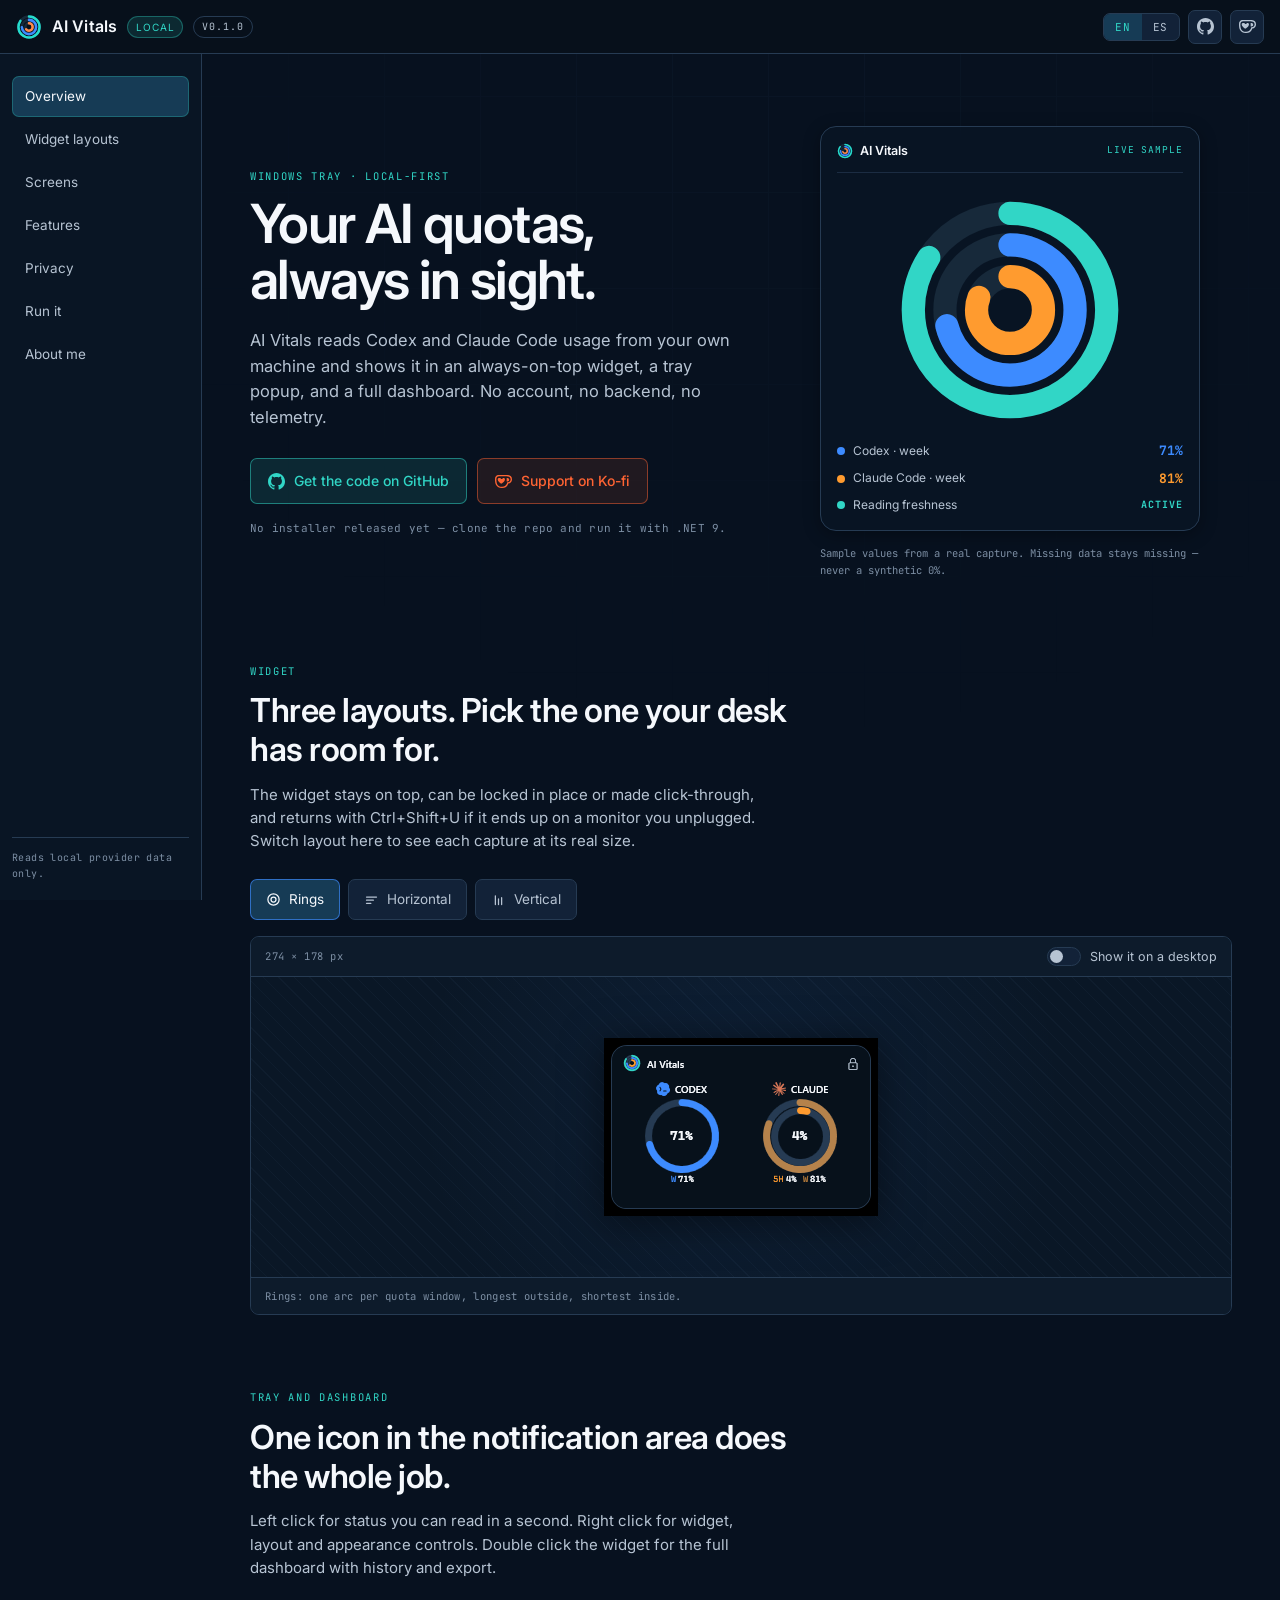
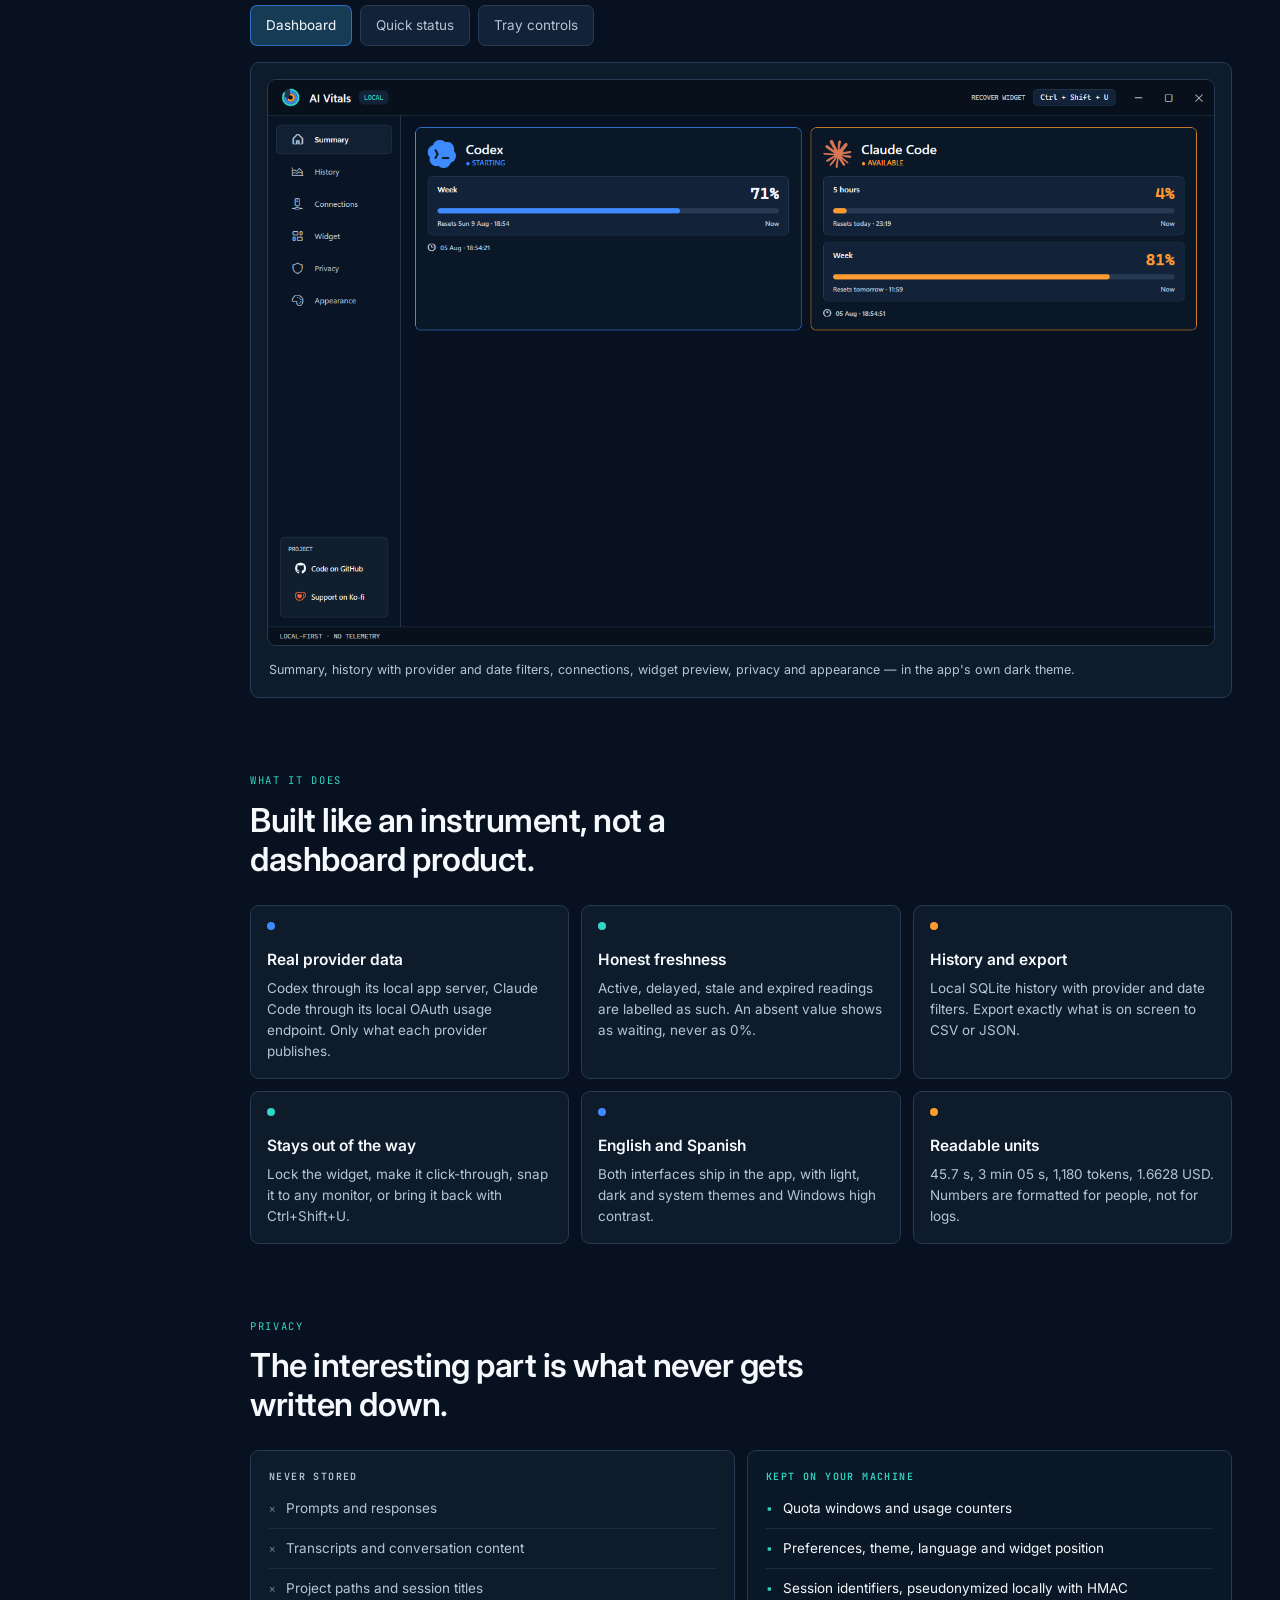
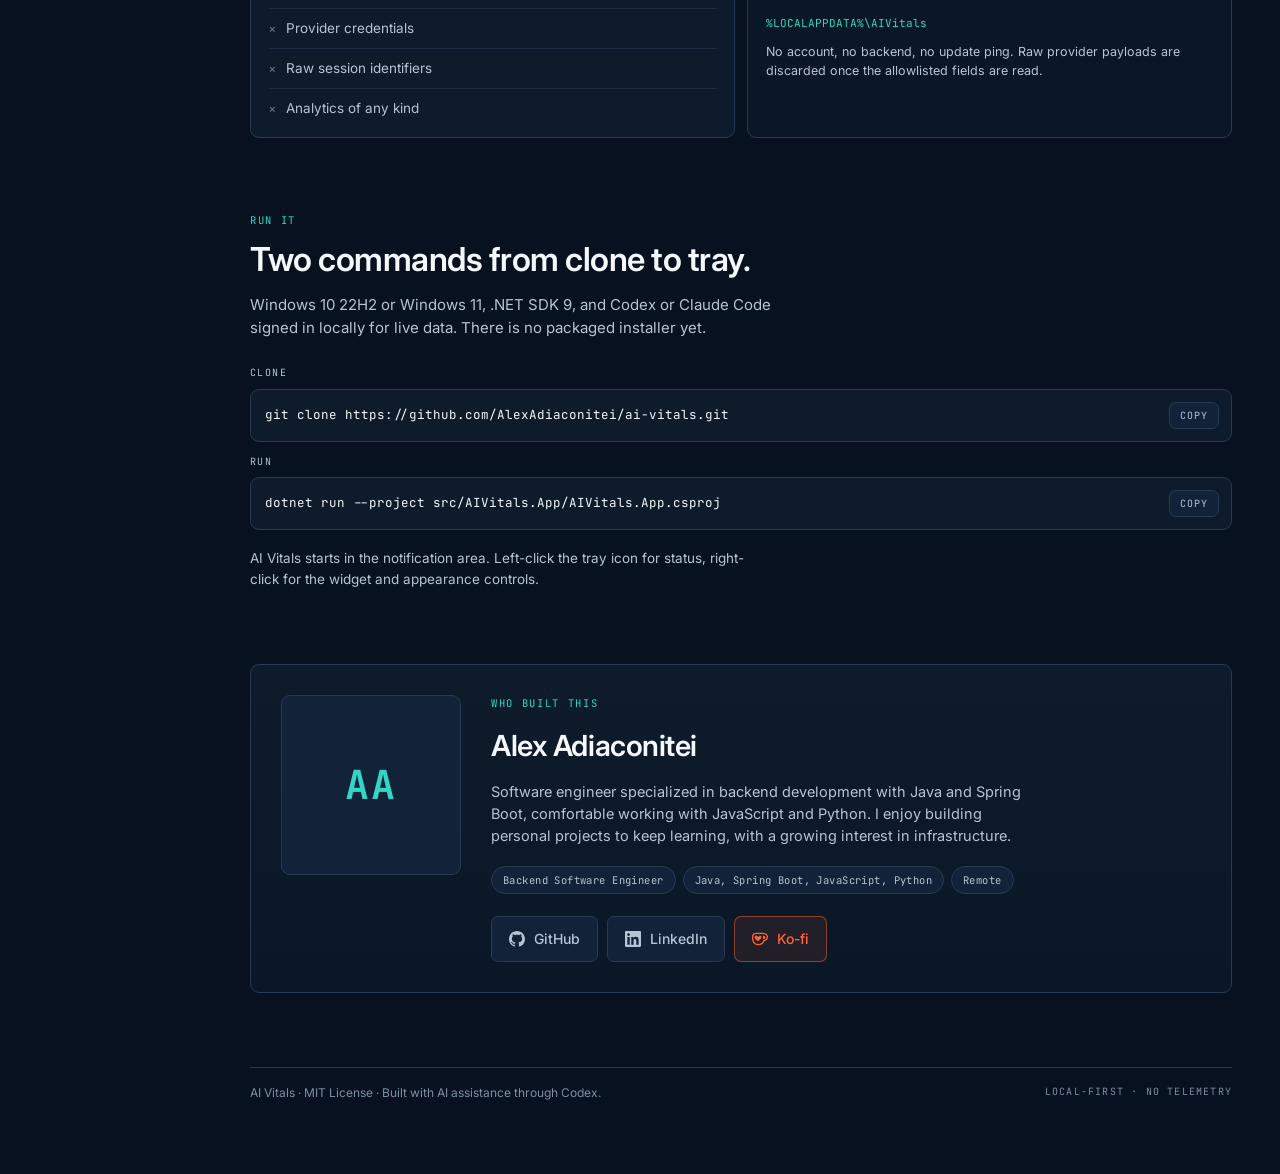
==== index.html @ 39efa4aa "docs: add AI Vitals landing page Static site for GitHub Pages: plain HTML, CSS and JavaScript, no bu" ====
<!DOCTYPE html>
<html lang="en" data-lang="en">
<head>
<meta charset="utf-8" />
<meta name="viewport" content="width=device-width, initial-scale=1" />
<title>AI Vitals — local-first quota monitor for Codex and Claude Code</title>
<meta name="description" content="AI Vitals is a Windows tray app that reads Codex and Claude Code usage from your own machine and shows it in an always-on-top widget, a quick popup, and a full dashboard. No account, no backend, no telemetry." />
<meta name="theme-color" content="#07111F" />
<link rel="icon" href="assets/img/app-icon.png" type="image/png" />
<meta property="og:type" content="website" />
<meta property="og:url" content="https://alexadiaconitei.github.io/ai-vitals/" />
<meta property="og:title" content="AI Vitals — local-first quota monitor for Codex and Claude Code" />
<meta property="og:description" content="Windows tray app for AI coding assistant quotas. Widget, quick popup, dashboard. Local-first, no telemetry." />
<meta property="og:image" content="https://alexadiaconitei.github.io/ai-vitals/assets/img/dashboard.png" />
<meta name="twitter:card" content="summary_large_image" />
<link rel="preconnect" href="https://fonts.googleapis.com" />
<link rel="preconnect" href="https://fonts.gstatic.com" crossorigin />
<link href="https://fonts.googleapis.com/css2?family=Inter:wght@400;500;600;700&family=JetBrains+Mono:wght@400;500;700&display=swap" rel="stylesheet" />
<link rel="stylesheet" href="assets/css/site.css" />
</head>
<body>

<a class="skip" href="#overview" data-i18n="skip">Skip to content</a>

<!-- ── app chrome: top bar ───────────────────────────────────────────── -->
<header class="topbar">
  <div class="topbar__brand">
    <img class="topbar__icon" src="assets/img/app-icon.svg" alt="" width="26" height="26" />
    <span class="topbar__name">AI Vitals</span>
    <span class="chip chip--teal">LOCAL</span>
    <span class="chip chip--line mono">v0.1.0</span>
  </div>
  <div class="topbar__actions">
    <div class="langswitch" role="group" aria-label="Language / Idioma">
      <button type="button" class="langswitch__btn is-on" data-lang-set="en" aria-pressed="true">EN</button>
      <button type="button" class="langswitch__btn" data-lang-set="es" aria-pressed="false">ES</button>
    </div>
    <a class="iconlink" href="https://github.com/AlexAdiaconitei/ai-vitals" data-i18n-label="nav.github" aria-label="AI Vitals on GitHub">
      <svg viewBox="0 0 1024 1024" aria-hidden="true" width="17" height="17"><path fill="currentColor" fill-rule="evenodd" d="M512 0C229.12 0 0 229.12 0 512c0 226.56 146.56 417.92 350.08 485.76 25.6 4.48 35.2-10.88 35.2-24.32 0-12.16-.64-52.48-.64-95.36-128.64 23.68-161.92-31.36-172.16-60.16-5.76-14.72-30.72-60.16-52.48-72.32-17.92-9.6-43.52-33.28-.64-33.92 40.32-.64 69.12 37.12 78.72 52.48 46.08 77.44 119.68 55.68 149.12 42.24 4.48-33.28 17.92-55.68 32.64-68.48-113.92-12.8-232.96-56.96-232.96-252.8 0-55.68 19.84-101.76 52.48-137.6-5.12-12.8-23.04-65.28 5.12-135.68 0 0 42.88-13.44 140.8 52.48 40.96-11.52 84.48-17.28 128-17.28s87.04 5.76 128 17.28c97.92-66.56 140.8-52.48 140.8-52.48 28.16 70.4 10.24 122.88 5.12 135.68 32.64 35.84 52.48 81.28 52.48 137.6 0 196.48-119.68 240-233.6 252.8 18.56 16 34.56 46.72 34.56 94.72 0 68.48-.64 123.52-.64 140.8 0 13.44 9.6 29.44 35.2 24.32C877.44 929.92 1024 738.56 1024 512 1024 229.12 794.88 0 512 0"/></svg>
    </a>
    <a class="iconlink iconlink--kofi" href="https://ko-fi.com/K3Q5236GOO" data-i18n-label="nav.kofi" aria-label="Support on Ko-fi">
      <svg viewBox="0 0 24 24" aria-hidden="true" width="17" height="17"><path fill="currentColor" d="M11.351 2.715c-2.7 0-4.986.025-6.83.26C2.078 3.285 0 5.154 0 8.61c0 3.506.182 6.13 1.585 8.493 1.584 2.701 4.233 4.182 7.662 4.182h.83c4.209 0 6.494-2.234 7.637-4a9.5 9.5 0 0 0 1.091-2.338C21.792 14.688 24 12.22 24 9.208v-.415c0-3.247-2.13-5.507-5.792-5.87-1.558-.156-2.65-.208-6.857-.208m0 1.947c4.208 0 5.09.052 6.571.182 2.624.311 4.13 1.584 4.13 4v.39c0 2.156-1.792 3.844-3.87 3.844h-.935l-.156.649c-.208 1.013-.597 1.818-1.039 2.546-.909 1.428-2.545 3.064-5.922 3.064h-.805c-2.571 0-4.831-.883-6.078-3.195-1.09-2-1.298-4.155-1.298-7.532 0-2.545 1.428-3.766 4-4 1.376-.13 2.234-.182 5.402-.182zm5.117 2.287v4.911h1.195c1.351 0 2.415-1.09 2.415-2.442 0-1.35-1.064-2.469-2.415-2.469zM5.663 6.976c-1.013 0-1.87.831-1.87 1.87 0 3.298 4.598 5.998 4.806 6.128a.66.66 0 0 0 .676 0c.208-.13 4.805-2.83 4.805-6.129 0-1.038-.857-1.869-1.87-1.869-1.194 0-1.87.987-2.311 1.61l-.961-.001c-.442-.623-1.09-1.61-2.286-1.61z"/></svg>
    </a>
  </div>
</header>

<div class="shell">

  <!-- ── app chrome: sidebar nav ─────────────────────────────────────── -->
  <nav class="rail" aria-label="Sections">
    <ul class="rail__list">
      <li><a class="rail__item" href="#overview" data-i18n="nav.overview">Overview</a></li>
      <li><a class="rail__item" href="#layouts" data-i18n="nav.layouts">Widget layouts</a></li>
      <li><a class="rail__item" href="#screens" data-i18n="nav.screens">Screens</a></li>
      <li><a class="rail__item" href="#features" data-i18n="nav.features">Features</a></li>
      <li><a class="rail__item" href="#privacy" data-i18n="nav.privacy">Privacy</a></li>
      <li><a class="rail__item" href="#install" data-i18n="nav.install">Run it</a></li>
      <li><a class="rail__item" href="#about" data-i18n="nav.about">About me</a></li>
    </ul>
    <div class="rail__foot">
      <p class="mono rail__note" data-i18n="rail.note">Reads local provider data only.</p>
    </div>
  </nav>

  <main class="main">

    <!-- ── hero ─────────────────────────────────────────────────────── -->
    <section class="hero" id="overview">
      <div class="hero__copy">
        <p class="eyebrow mono" data-i18n="hero.eyebrow">WINDOWS TRAY · LOCAL-FIRST</p>
        <h1 class="hero__title" data-i18n="hero.title">Your AI quotas, always in sight.</h1>
        <p class="hero__sub" data-i18n="hero.sub">AI Vitals reads Codex and Claude Code usage from your own machine and shows it in an always-on-top widget, a tray popup, and a full dashboard. No account, no backend, no telemetry.</p>
        <div class="hero__cta">
          <a class="btn btn--primary" href="https://github.com/AlexAdiaconitei/ai-vitals">
            <svg viewBox="0 0 1024 1024" aria-hidden="true" width="17" height="17"><path fill="currentColor" fill-rule="evenodd" d="M512 0C229.12 0 0 229.12 0 512c0 226.56 146.56 417.92 350.08 485.76 25.6 4.48 35.2-10.88 35.2-24.32 0-12.16-.64-52.48-.64-95.36-128.64 23.68-161.92-31.36-172.16-60.16-5.76-14.72-30.72-60.16-52.48-72.32-17.92-9.6-43.52-33.28-.64-33.92 40.32-.64 69.12 37.12 78.72 52.48 46.08 77.44 119.68 55.68 149.12 42.24 4.48-33.28 17.92-55.68 32.64-68.48-113.92-12.8-232.96-56.96-232.96-252.8 0-55.68 19.84-101.76 52.48-137.6-5.12-12.8-23.04-65.28 5.12-135.68 0 0 42.88-13.44 140.8 52.48 40.96-11.52 84.48-17.28 128-17.28s87.04 5.76 128 17.28c97.92-66.56 140.8-52.48 140.8-52.48 28.16 70.4 10.24 122.88 5.12 135.68 32.64 35.84 52.48 81.28 52.48 137.6 0 196.48-119.68 240-233.6 252.8 18.56 16 34.56 46.72 34.56 94.72 0 68.48-.64 123.52-.64 140.8 0 13.44 9.6 29.44 35.2 24.32C877.44 929.92 1024 738.56 1024 512 1024 229.12 794.88 0 512 0"/></svg>
            <span data-i18n="hero.cta.code">Get the code on GitHub</span>
          </a>
          <a class="btn btn--kofi" href="https://ko-fi.com/K3Q5236GOO">
            <svg viewBox="0 0 24 24" aria-hidden="true" width="17" height="17"><path fill="currentColor" d="M11.351 2.715c-2.7 0-4.986.025-6.83.26C2.078 3.285 0 5.154 0 8.61c0 3.506.182 6.13 1.585 8.493 1.584 2.701 4.233 4.182 7.662 4.182h.83c4.209 0 6.494-2.234 7.637-4a9.5 9.5 0 0 0 1.091-2.338C21.792 14.688 24 12.22 24 9.208v-.415c0-3.247-2.13-5.507-5.792-5.87-1.558-.156-2.65-.208-6.857-.208m0 1.947c4.208 0 5.09.052 6.571.182 2.624.311 4.13 1.584 4.13 4v.39c0 2.156-1.792 3.844-3.87 3.844h-.935l-.156.649c-.208 1.013-.597 1.818-1.039 2.546-.909 1.428-2.545 3.064-5.922 3.064h-.805c-2.571 0-4.831-.883-6.078-3.195-1.09-2-1.298-4.155-1.298-7.532 0-2.545 1.428-3.766 4-4 1.376-.13 2.234-.182 5.402-.182zm5.117 2.287v4.911h1.195c1.351 0 2.415-1.09 2.415-2.442 0-1.35-1.064-2.469-2.415-2.469zM5.663 6.976c-1.013 0-1.87.831-1.87 1.87 0 3.298 4.598 5.998 4.806 6.128a.66.66 0 0 0 .676 0c.208-.13 4.805-2.83 4.805-6.129 0-1.038-.857-1.869-1.87-1.869-1.194 0-1.87.987-2.311 1.61l-.961-.001c-.442-.623-1.09-1.61-2.286-1.61z"/></svg>
            <span data-i18n="hero.cta.kofi">Support on Ko-fi</span>
          </a>
        </div>
        <p class="hero__foot mono" data-i18n="hero.foot">No installer released yet — clone the repo and run it with .NET 9.</p>
      </div>

      <!-- signature: a live widget, not a picture of one -->
      <div class="hero__widget">
        <div class="glass glass--hero" role="img" data-i18n-label="hero.rings.alt"
             aria-label="Activity rings: Codex week at 71 percent, Claude Code week at 81 percent.">
          <div class="glass__head">
            <img src="assets/img/app-icon.svg" alt="" width="16" height="16" />
            <span class="glass__name">AI Vitals</span>
            <span class="glass__state mono" data-i18n="hero.rings.state">LIVE SAMPLE</span>
          </div>
          <div class="rings">
            <svg class="rings__svg" viewBox="0 0 256 256" aria-hidden="true">
              <circle class="rings__track" cx="128" cy="128" r="104" stroke-width="25" />
              <circle class="rings__arc" id="ringApp" cx="128" cy="128" r="104" stroke="#31D6C6" stroke-width="25" stroke-linecap="round" transform="rotate(-90 128 128)" />
              <circle class="rings__track" cx="128" cy="128" r="70" stroke-width="25" />
              <circle class="rings__arc" id="ringCodex" cx="128" cy="128" r="70" stroke="#3D8BFF" stroke-width="25" stroke-linecap="round" transform="rotate(-90 128 128)" />
              <circle class="rings__track" cx="128" cy="128" r="36" stroke-width="25" />
              <circle class="rings__arc" id="ringClaude" cx="128" cy="128" r="36" stroke="#FF9B2F" stroke-width="25" stroke-linecap="round" transform="rotate(-90 128 128)" />
            </svg>
          </div>
          <dl class="legend">
            <div class="legend__row">
              <dt><span class="dot dot--blue"></span><span data-i18n="hero.legend.codex">Codex · week</span></dt>
              <dd class="mono" data-count="71">71%</dd>
            </div>
            <div class="legend__row">
              <dt><span class="dot dot--orange"></span><span data-i18n="hero.legend.claude">Claude Code · week</span></dt>
              <dd class="mono" data-count="81">81%</dd>
            </div>
            <div class="legend__row">
              <dt><span class="dot dot--teal"></span><span data-i18n="hero.legend.app">Reading freshness</span></dt>
              <dd class="mono" data-i18n="hero.legend.fresh">ACTIVE</dd>
            </div>
          </dl>
        </div>
        <p class="hero__caption mono" data-i18n="hero.caption">Sample values from a real capture. Missing data stays missing — never a synthetic 0%.</p>
      </div>
    </section>

    <!-- ── layouts ──────────────────────────────────────────────────── -->
    <section class="section" id="layouts">
      <header class="section__head">
        <p class="eyebrow mono" data-i18n="layouts.eyebrow">WIDGET</p>
        <h2 class="section__title" data-i18n="layouts.title">Three layouts. Pick the one your desk has room for.</h2>
        <p class="section__lede" data-i18n="layouts.lede">The widget stays on top, can be locked in place or made click-through, and returns with Ctrl+Shift+U if it ends up on a monitor you unplugged. Switch layout here to see each capture at its real size.</p>
      </header>

      <div class="switcher" role="tablist" data-i18n-label="layouts.tablist" aria-label="Widget layout">
        <button class="seg" role="tab" id="tab-rings" aria-controls="panel-rings" aria-selected="true" data-layout="rings">
          <svg viewBox="0 0 24 24" aria-hidden="true" width="15" height="15" fill="none" stroke="currentColor" stroke-width="2"><circle cx="12" cy="12" r="9"/><circle cx="12" cy="12" r="4"/></svg>
          <span data-i18n="layouts.tab.rings">Rings</span>
        </button>
        <button class="seg" role="tab" id="tab-horizontal" aria-controls="panel-horizontal" aria-selected="false" tabindex="-1" data-layout="horizontal">
          <svg viewBox="0 0 24 24" aria-hidden="true" width="15" height="15" fill="none" stroke="currentColor" stroke-width="2" stroke-linecap="round"><path d="M4 8h16M4 13h11M4 18h7"/></svg>
          <span data-i18n="layouts.tab.horizontal">Horizontal</span>
        </button>
        <button class="seg" role="tab" id="tab-vertical" aria-controls="panel-vertical" aria-selected="false" tabindex="-1" data-layout="vertical">
          <svg viewBox="0 0 24 24" aria-hidden="true" width="15" height="15" fill="none" stroke="currentColor" stroke-width="2" stroke-linecap="round"><path d="M7 20V6M12 20v-9M17 20V9"/></svg>
          <span data-i18n="layouts.tab.vertical">Vertical</span>
        </button>
      </div>

      <div class="stage">
        <div class="stage__bar">
          <span class="mono stage__dims" id="stageDims">274 × 178 px</span>
          <label class="toggle">
            <input type="checkbox" id="ctxToggle" />
            <span class="toggle__track" aria-hidden="true"><span class="toggle__knob"></span></span>
            <span class="toggle__label" data-i18n="layouts.toggle">Show it on a desktop</span>
          </label>
        </div>

        <div class="stage__view" id="stageView">
          <figure class="shot shot--widget" role="tabpanel" id="panel-rings" aria-labelledby="tab-rings">
            <img src="assets/img/widget-rings.png" width="274" height="178" data-i18n-alt="layouts.alt.rings" alt="Activity-ring widget showing Codex at 71 percent and Claude at 4 and 81 percent" />
          </figure>
          <figure class="shot shot--widget is-hidden" role="tabpanel" id="panel-horizontal" aria-labelledby="tab-horizontal" hidden>
            <img src="assets/img/widget-horizontal.png" width="420" height="117" data-i18n-alt="layouts.alt.horizontal" alt="Horizontal-bar widget with one bar per quota window" />
          </figure>
          <figure class="shot shot--widget is-hidden" role="tabpanel" id="panel-vertical" aria-labelledby="tab-vertical" hidden>
            <img src="assets/img/widget-vertical.png" width="144" height="420" data-i18n-alt="layouts.alt.vertical" alt="Vertical-bar widget, a narrow column of quota bars" />
          </figure>
          <figure class="shot shot--ctx is-hidden" id="panel-ctx" hidden>
            <img id="ctxImage" src="assets/img/widget-rings-cartoon.png" width="1672" height="941" data-i18n-alt="layouts.alt.ctx" alt="The widget floating over an illustrated code editor, showing its real footprint" />
          </figure>
        </div>

        <p class="stage__note mono" id="stageNote" data-i18n="layouts.note.rings">Rings: one arc per quota window, longest outside, shortest inside.</p>
      </div>
    </section>

    <!-- ── screens ──────────────────────────────────────────────────── -->
    <section class="section" id="screens">
      <header class="section__head">
        <p class="eyebrow mono" data-i18n="screens.eyebrow">TRAY AND DASHBOARD</p>
        <h2 class="section__title" data-i18n="screens.title">One icon in the notification area does the whole job.</h2>
        <p class="section__lede" data-i18n="screens.lede">Left click for status you can read in a second. Right click for widget, layout and appearance controls. Double click the widget for the full dashboard with history and export.</p>
      </header>

      <div class="switcher switcher--wide" role="tablist" data-i18n-label="screens.tablist" aria-label="Screen">
        <button class="seg" role="tab" id="tab-dashboard" aria-controls="panel-dashboard" aria-selected="true" data-screen="dashboard"><span data-i18n="screens.tab.dashboard">Dashboard</span></button>
        <button class="seg" role="tab" id="tab-quick" aria-controls="panel-quick" aria-selected="false" tabindex="-1" data-screen="quick"><span data-i18n="screens.tab.quick">Quick status</span></button>
        <button class="seg" role="tab" id="tab-tray" aria-controls="panel-tray" aria-selected="false" tabindex="-1" data-screen="tray"><span data-i18n="screens.tab.tray">Tray controls</span></button>
      </div>

      <div class="screens">
        <figure class="shot shot--screen" role="tabpanel" id="panel-dashboard" aria-labelledby="tab-dashboard">
          <button class="zoom" type="button" data-zoom="assets/img/dashboard.png" data-i18n-label="screens.zoom">
            <img src="assets/img/dashboard.png" width="1440" height="860" data-i18n-alt="screens.alt.dashboard" alt="AI Vitals dashboard with Codex and Claude Code quota cards" />
          </button>
          <figcaption data-i18n="screens.cap.dashboard">Summary, history with provider and date filters, connections, widget preview, privacy and appearance — in the app's own dark theme.</figcaption>
        </figure>
        <figure class="shot shot--screen is-hidden" role="tabpanel" id="panel-quick" aria-labelledby="tab-quick" hidden>
          <button class="zoom" type="button" data-zoom="assets/img/tray-quick-status.png" data-i18n-label="screens.zoom">
            <img src="assets/img/tray-quick-status.png" width="440" height="610" data-i18n-alt="screens.alt.quick" alt="Quick status popup listing live quota windows" />
          </button>
          <figcaption data-i18n="screens.cap.quick">Left click: live quota windows and widget shortcuts, without opening the dashboard.</figcaption>
        </figure>
        <figure class="shot shot--screen is-hidden" role="tabpanel" id="panel-tray" aria-labelledby="tab-tray" hidden>
          <button class="zoom" type="button" data-zoom="assets/img/tray-menu.png" data-i18n-label="screens.zoom">
            <img src="assets/img/tray-menu.png" width="344" height="458" data-i18n-alt="screens.alt.tray" alt="Tray popover with widget actions, layout and appearance controls" />
          </button>
          <figcaption data-i18n="screens.cap.tray">Right click: show or hide, lock, click-through, recover, move to another display, layout and theme.</figcaption>
        </figure>
      </div>
    </section>

    <!-- ── features ─────────────────────────────────────────────────── -->
    <section class="section" id="features">
      <header class="section__head">
        <p class="eyebrow mono" data-i18n="features.eyebrow">WHAT IT DOES</p>
        <h2 class="section__title" data-i18n="features.title">Built like an instrument, not a dashboard product.</h2>
      </header>
      <ul class="cards">
        <li class="card">
          <span class="card__mark dot dot--blue"></span>
          <h3 data-i18n="features.f1.t">Real provider data</h3>
          <p data-i18n="features.f1.d">Codex through its local app server, Claude Code through its local OAuth usage endpoint. Only what each provider publishes.</p>
        </li>
        <li class="card">
          <span class="card__mark dot dot--teal"></span>
          <h3 data-i18n="features.f2.t">Honest freshness</h3>
          <p data-i18n="features.f2.d">Active, delayed, stale and expired readings are labelled as such. An absent value shows as waiting, never as 0%.</p>
        </li>
        <li class="card">
          <span class="card__mark dot dot--orange"></span>
          <h3 data-i18n="features.f3.t">History and export</h3>
          <p data-i18n="features.f3.d">Local SQLite history with provider and date filters. Export exactly what is on screen to CSV or JSON.</p>
        </li>
        <li class="card">
          <span class="card__mark dot dot--teal"></span>
          <h3 data-i18n="features.f4.t">Stays out of the way</h3>
          <p data-i18n="features.f4.d">Lock the widget, make it click-through, snap it to any monitor, or bring it back with Ctrl+Shift+U.</p>
        </li>
        <li class="card">
          <span class="card__mark dot dot--blue"></span>
          <h3 data-i18n="features.f5.t">English and Spanish</h3>
          <p data-i18n="features.f5.d">Both interfaces ship in the app, with light, dark and system themes and Windows high contrast.</p>
        </li>
        <li class="card">
          <span class="card__mark dot dot--orange"></span>
          <h3 data-i18n="features.f6.t">Readable units</h3>
          <p data-i18n="features.f6.d">45.7 s, 3 min 05 s, 1,180 tokens, 1.6628 USD. Numbers are formatted for people, not for logs.</p>
        </li>
      </ul>
    </section>

    <!-- ── privacy ──────────────────────────────────────────────────── -->
    <section class="section" id="privacy">
      <header class="section__head">
        <p class="eyebrow mono" data-i18n="privacy.eyebrow">PRIVACY</p>
        <h2 class="section__title" data-i18n="privacy.title">The interesting part is what never gets written down.</h2>
      </header>
      <div class="privacy">
        <div class="privacy__col privacy__col--no">
          <h3 class="mono privacy__h" data-i18n="privacy.no.t">NEVER STORED</h3>
          <ul class="ledger">
            <li data-i18n="privacy.no.1">Prompts and responses</li>
            <li data-i18n="privacy.no.2">Transcripts and conversation content</li>
            <li data-i18n="privacy.no.3">Project paths and session titles</li>
            <li data-i18n="privacy.no.4">Provider credentials</li>
            <li data-i18n="privacy.no.5">Raw session identifiers</li>
            <li data-i18n="privacy.no.6">Analytics of any kind</li>
          </ul>
        </div>
        <div class="privacy__col privacy__col--yes">
          <h3 class="mono privacy__h" data-i18n="privacy.yes.t">KEPT ON YOUR MACHINE</h3>
          <ul class="ledger ledger--yes">
            <li data-i18n="privacy.yes.1">Quota windows and usage counters</li>
            <li data-i18n="privacy.yes.2">Preferences, theme, language and widget position</li>
            <li data-i18n="privacy.yes.3">Session identifiers, pseudonymized locally with HMAC</li>
          </ul>
          <p class="privacy__path mono">%LOCALAPPDATA%\AIVitals</p>
          <p class="privacy__note" data-i18n="privacy.note">No account, no backend, no update ping. Raw provider payloads are discarded once the allowlisted fields are read.</p>
        </div>
      </div>
    </section>

    <!-- ── install ──────────────────────────────────────────────────── -->
    <section class="section" id="install">
      <header class="section__head">
        <p class="eyebrow mono" data-i18n="install.eyebrow">RUN IT</p>
        <h2 class="section__title" data-i18n="install.title">Two commands from clone to tray.</h2>
        <p class="section__lede" data-i18n="install.lede">Windows 10 22H2 or Windows 11, .NET SDK 9, and Codex or Claude Code signed in locally for live data. There is no packaged installer yet.</p>
      </header>
      <ol class="steps">
        <li class="step">
          <p class="step__label mono" data-i18n="install.s1">Clone</p>
          <div class="code">
            <code>git clone https://github.com/AlexAdiaconitei/ai-vitals.git</code>
            <button class="copy" type="button" data-copy="git clone https://github.com/AlexAdiaconitei/ai-vitals.git" data-i18n-label="install.copy" aria-label="Copy command"><span class="mono" data-i18n="install.copy.short">COPY</span></button>
          </div>
        </li>
        <li class="step">
          <p class="step__label mono" data-i18n="install.s2">Run</p>
          <div class="code">
            <code>dotnet run --project src/AIVitals.App/AIVitals.App.csproj</code>
            <button class="copy" type="button" data-copy="dotnet run --project src/AIVitals.App/AIVitals.App.csproj" data-i18n-label="install.copy" aria-label="Copy command"><span class="mono" data-i18n="install.copy.short">COPY</span></button>
          </div>
        </li>
      </ol>
      <p class="install__after" data-i18n="install.after">AI Vitals starts in the notification area. Left-click the tray icon for status, right-click for the widget and appearance controls.</p>
    </section>

    <!-- ── about ────────────────────────────────────────────────────── -->
    <section class="section section--about" id="about">
      <div class="about">
        <div class="about__portrait">
          <img class="about__photo" src="assets/img/alex.webp" width="180" height="180" alt="Alex Adiaconitei" id="aboutPhoto" />
          <span class="about__initials mono" id="aboutInitials" aria-hidden="true">AA</span>
        </div>
        <div class="about__body">
          <p class="eyebrow mono" data-i18n="about.eyebrow">WHO BUILT THIS</p>
          <h2 class="about__name">Alex Adiaconitei</h2>
          <p class="about__bio" data-i18n="about.bio">Software engineer specialized in backend development with Java and Spring Boot, comfortable working with JavaScript and Python. I enjoy building personal projects to keep learning, with a growing interest in infrastructure.</p>
          <ul class="facts">
            <li class="fact mono" data-i18n="about.fact1">Backend Software Engineer</li>
            <li class="fact mono" data-i18n="about.fact2">Java, Spring Boot, JavaScript, Python</li>
            <li class="fact mono" data-i18n="about.fact3">Remote</li>
          </ul>
          <div class="about__links">
            <a class="btn btn--ghost" href="https://github.com/AlexAdiaconitei">
              <svg viewBox="0 0 1024 1024" aria-hidden="true" width="16" height="16"><path fill="currentColor" fill-rule="evenodd" d="M512 0C229.12 0 0 229.12 0 512c0 226.56 146.56 417.92 350.08 485.76 25.6 4.48 35.2-10.88 35.2-24.32 0-12.16-.64-52.48-.64-95.36-128.64 23.68-161.92-31.36-172.16-60.16-5.76-14.72-30.72-60.16-52.48-72.32-17.92-9.6-43.52-33.28-.64-33.92 40.32-.64 69.12 37.12 78.72 52.48 46.08 77.44 119.68 55.68 149.12 42.24 4.48-33.28 17.92-55.68 32.64-68.48-113.92-12.8-232.96-56.96-232.96-252.8 0-55.68 19.84-101.76 52.48-137.6-5.12-12.8-23.04-65.28 5.12-135.68 0 0 42.88-13.44 140.8 52.48 40.96-11.52 84.48-17.28 128-17.28s87.04 5.76 128 17.28c97.92-66.56 140.8-52.48 140.8-52.48 28.16 70.4 10.24 122.88 5.12 135.68 32.64 35.84 52.48 81.28 52.48 137.6 0 196.48-119.68 240-233.6 252.8 18.56 16 34.56 46.72 34.56 94.72 0 68.48-.64 123.52-.64 140.8 0 13.44 9.6 29.44 35.2 24.32C877.44 929.92 1024 738.56 1024 512 1024 229.12 794.88 0 512 0"/></svg>
              GitHub
            </a>
            <a class="btn btn--ghost" href="https://www.linkedin.com/in/alexadiaconitei/">
              <svg viewBox="0 0 24 24" aria-hidden="true" width="16" height="16"><path fill="currentColor" d="M20.45 20.45h-3.56v-5.57c0-1.33-.02-3.04-1.85-3.04-1.85 0-2.14 1.45-2.14 2.94v5.67H9.35V9h3.42v1.56h.05c.48-.9 1.64-1.85 3.37-1.85 3.6 0 4.27 2.37 4.27 5.46zM5.34 7.43a2.06 2.06 0 1 1 0-4.13 2.06 2.06 0 0 1 0 4.13M7.12 20.45H3.55V9h3.57zM22.22 0H1.77C.79 0 0 .77 0 1.73v20.54C0 23.22.79 24 1.77 24h20.45c.98 0 1.78-.78 1.78-1.73V1.73C24 .77 23.2 0 22.22 0"/></svg>
              LinkedIn
            </a>
            <a class="btn btn--kofi" href="https://ko-fi.com/K3Q5236GOO">
              <svg viewBox="0 0 24 24" aria-hidden="true" width="16" height="16"><path fill="currentColor" d="M11.351 2.715c-2.7 0-4.986.025-6.83.26C2.078 3.285 0 5.154 0 8.61c0 3.506.182 6.13 1.585 8.493 1.584 2.701 4.233 4.182 7.662 4.182h.83c4.209 0 6.494-2.234 7.637-4a9.5 9.5 0 0 0 1.091-2.338C21.792 14.688 24 12.22 24 9.208v-.415c0-3.247-2.13-5.507-5.792-5.87-1.558-.156-2.65-.208-6.857-.208m0 1.947c4.208 0 5.09.052 6.571.182 2.624.311 4.13 1.584 4.13 4v.39c0 2.156-1.792 3.844-3.87 3.844h-.935l-.156.649c-.208 1.013-.597 1.818-1.039 2.546-.909 1.428-2.545 3.064-5.922 3.064h-.805c-2.571 0-4.831-.883-6.078-3.195-1.09-2-1.298-4.155-1.298-7.532 0-2.545 1.428-3.766 4-4 1.376-.13 2.234-.182 5.402-.182zm5.117 2.287v4.911h1.195c1.351 0 2.415-1.09 2.415-2.442 0-1.35-1.064-2.469-2.415-2.469zM5.663 6.976c-1.013 0-1.87.831-1.87 1.87 0 3.298 4.598 5.998 4.806 6.128a.66.66 0 0 0 .676 0c.208-.13 4.805-2.83 4.805-6.129 0-1.038-.857-1.869-1.87-1.869-1.194 0-1.87.987-2.311 1.61l-.961-.001c-.442-.623-1.09-1.61-2.286-1.61z"/></svg>
              Ko-fi
            </a>
          </div>
        </div>
      </div>
    </section>

    <footer class="foot">
      <p data-i18n="foot.left">AI Vitals · MIT License · Built with AI assistance through Codex.</p>
      <p class="mono foot__right">LOCAL-FIRST · NO TELEMETRY</p>
    </footer>
  </main>
</div>

<dialog class="lightbox" id="lightbox">
  <button class="lightbox__close" type="button" data-i18n-label="lightbox.close" aria-label="Close">✕</button>
  <img id="lightboxImage" src="" alt="" />
</dialog>

<script src="assets/js/site.js"></script>
</body>
</html>
---- assets/css/site.css ----
/* AI Vitals landing page
   Tokens mirror DESIGN.md (dark theme). Colours carry meaning: teal = app,
   blue = Codex, orange = Claude. Everything else stays neutral. */

:root {
  --canvas: #07111F;
  --panel: #0D1B2B;
  --panel-alt: #0A1726;
  --surface: #122238;
  --elevated: #172A42;
  --selection: #163B55;
  --glass: rgba(10, 23, 38, 0.72);
  --line: #263B53;
  --line-soft: #1B2C42;
  --text: #F5F8FC;
  --muted: #B7C4D3;
  --teal: #31D6C6;
  --blue: #3D8BFF;
  --orange: #FF9B2F;
  --kofi: #FF6433;

  --font-ui: "Segoe UI Variable Text", "Segoe UI", Inter, system-ui, sans-serif;
  --font-mono: "Cascadia Code", "Cascadia Mono", "JetBrains Mono", Consolas, ui-monospace, monospace;

  --r-card: 9px;
  --r-widget: 16px;
  --r-btn: 7px;
  --topbar-h: 54px;
  --rail-w: 202px;
}

* { box-sizing: border-box; }

html {
  scroll-behavior: smooth;
  scroll-padding-top: calc(var(--topbar-h) + 18px);
  overflow-x: hidden;
}

body {
  margin: 0;
  background: var(--canvas);
  color: var(--text);
  font-family: var(--font-ui);
  font-size: 15px;
  line-height: 1.55;
  -webkit-font-smoothing: antialiased;
}

/* faint instrument grid, fixed so it reads as chassis rather than content */
body::before {
  content: "";
  position: fixed;
  inset: 0;
  pointer-events: none;
  background-image:
    linear-gradient(var(--line-soft) 1px, transparent 1px),
    linear-gradient(90deg, var(--line-soft) 1px, transparent 1px);
  background-size: 96px 96px;
  opacity: .22;
  mask-image: radial-gradient(circle at 62% 0%, #000 0%, transparent 62%);
  z-index: 0;
}

img { max-width: 100%; height: auto; display: block; }

.mono { font-family: var(--font-mono); font-variant-ligatures: none; }

a { color: inherit; }

:focus-visible {
  outline: 2px solid var(--orange);
  outline-offset: 2px;
  border-radius: 4px;
}

.skip {
  position: absolute;
  left: -9999px;
  top: 8px;
  z-index: 60;
  background: var(--surface);
  padding: 8px 14px;
  border-radius: var(--r-btn);
  text-decoration: none;
}
.skip:focus { left: 12px; }

/* ── top bar ─────────────────────────────────────────────────────── */
.topbar {
  position: sticky;
  top: 0;
  z-index: 40;
  height: var(--topbar-h);
  display: flex;
  align-items: center;
  justify-content: space-between;
  gap: 14px;
  padding: 0 16px;
  background: #07101B;
  border-bottom: 1px solid var(--line);
}
.topbar__brand { display: flex; align-items: center; gap: 10px; min-width: 0; }
.topbar__name { font-weight: 600; font-size: 16px; letter-spacing: .1px; white-space: nowrap; }
.topbar__actions { display: flex; align-items: center; gap: 8px; }

@media (max-width: 620px) {
  .topbar { padding: 0 16px; gap: 8px; }
  .topbar__brand .chip--line { display: none; }
  .topbar__actions .iconlink { width: 32px; height: 32px; }
}
@media (max-width: 420px) {
  .topbar__brand .chip { display: none; }
}

.chip {
  font-size: 10px;
  letter-spacing: .09em;
  text-transform: uppercase;
  padding: 3px 8px;
  border-radius: 999px;
  line-height: 1.4;
  white-space: nowrap;
}
.chip--teal { background: rgba(49, 214, 198, .13); color: var(--teal); border: 1px solid rgba(49, 214, 198, .35); }
.chip--line { border: 1px solid var(--line); color: var(--muted); }

.langswitch {
  display: flex;
  border: 1px solid var(--line);
  border-radius: var(--r-btn);
  overflow: hidden;
  background: var(--surface);
}
.langswitch__btn {
  appearance: none;
  border: 0;
  background: transparent;
  color: var(--muted);
  font-family: var(--font-mono);
  font-size: 11px;
  letter-spacing: .06em;
  padding: 6px 11px;
  cursor: pointer;
}
.langswitch__btn.is-on { background: var(--selection); color: var(--teal); }

.iconlink {
  display: grid;
  place-items: center;
  width: 34px;
  height: 34px;
  border: 1px solid var(--line);
  border-radius: var(--r-btn);
  color: var(--muted);
  background: var(--surface);
  transition: color .16s ease, border-color .16s ease;
}
.iconlink:hover { color: var(--text); border-color: #35507099; background: var(--elevated); }
.iconlink--kofi:hover { color: var(--kofi); }

/* ── shell + rail ────────────────────────────────────────────────── */
.shell { position: relative; z-index: 1; display: block; }

.rail { display: none; }

.main {
  max-width: 1120px;
  margin: 0 auto;
  padding: 0 16px 64px;
}

@media (min-width: 620px) {
  .main { padding: 0 24px 64px; }
}

@media (min-width: 1180px) {
  .shell { display: grid; grid-template-columns: var(--rail-w) minmax(0, 1fr); }
  .rail {
    display: flex;
    flex-direction: column;
    justify-content: space-between;
    position: sticky;
    top: var(--topbar-h);
    height: calc(100vh - var(--topbar-h));
    padding: 22px 12px 18px;
    background: #091524;
    border-right: 1px solid var(--line);
  }
  .main { margin: 0; padding: 0 48px 72px; max-width: 1080px; }
}

.rail__list { list-style: none; margin: 0; padding: 0; display: grid; gap: 2px; }
.rail__item {
  display: block;
  padding: 9px 12px;
  border-radius: var(--r-btn);
  color: var(--muted);
  text-decoration: none;
  font-size: 13.5px;
  border: 1px solid transparent;
}
.rail__item:hover { background: var(--surface); color: var(--text); }
.rail__item.is-current { background: var(--selection); color: var(--text); border-color: rgba(49, 214, 198, .28); }
.rail__foot { border-top: 1px solid var(--line); padding-top: 12px; }
.rail__note { font-size: 10px; color: #7D8FA4; letter-spacing: .04em; margin: 0; line-height: 1.6; }

/* ── shared section furniture ────────────────────────────────────── */
.eyebrow {
  margin: 0 0 12px;
  font-size: 10.5px;
  letter-spacing: .16em;
  color: var(--teal);
  text-transform: uppercase;
}

.section { padding: 74px 0 0; }
.section__head { max-width: 62ch; }
.section__title {
  margin: 0;
  font-size: clamp(24px, 3.1vw, 33px);
  font-weight: 600;
  line-height: 1.18;
  letter-spacing: -.015em;
}
.section__lede { margin: 14px 0 0; color: var(--muted); font-size: 15px; max-width: 58ch; }

/* ── hero ────────────────────────────────────────────────────────── */
.hero {
  display: grid;
  gap: 34px;
  padding: 56px 0 6px;
  align-items: center;
}
@media (min-width: 900px) {
  .hero { grid-template-columns: minmax(0, 1.05fr) minmax(320px, .95fr); gap: 48px; padding: 72px 0 10px; }
}

.hero__title {
  margin: 0;
  font-size: clamp(34px, 5.4vw, 54px);
  line-height: 1.04;
  letter-spacing: -.03em;
  font-weight: 600;
  text-wrap: balance;
}
.hero__sub { margin: 20px 0 0; color: var(--muted); font-size: 16.5px; max-width: 52ch; }
.hero__cta { display: flex; flex-wrap: wrap; gap: 10px; margin: 28px 0 0; }
.hero__foot { margin: 16px 0 0; font-size: 11px; color: #7D8FA4; letter-spacing: .02em; }

.btn {
  display: inline-flex;
  align-items: center;
  gap: 9px;
  padding: 11px 17px;
  border-radius: var(--r-btn);
  border: 1px solid var(--line);
  background: var(--surface);
  color: var(--text);
  font: inherit;
  font-size: 14px;
  font-weight: 500;
  text-decoration: none;
  cursor: pointer;
  transition: background .16s ease, border-color .16s ease, transform .16s ease;
}
.btn:hover { background: var(--elevated); transform: translateY(-1px); }
.btn--primary { background: rgba(49, 214, 198, .12); border-color: rgba(49, 214, 198, .5); color: var(--teal); }
.btn--primary:hover { background: rgba(49, 214, 198, .2); }
.btn--kofi { border-color: rgba(255, 100, 51, .48); color: var(--kofi); background: rgba(255, 100, 51, .1); }
.btn--kofi:hover { background: rgba(255, 100, 51, .18); }
.btn--ghost { color: var(--muted); }
.btn--ghost:hover { color: var(--text); }

/* the hero widget: same glass, radius and shadow rules as the real one */
.glass {
  background: var(--glass);
  border: 1px solid var(--line);
  border-radius: var(--r-widget);
  box-shadow: 0 4px 17px rgba(0, 0, 0, .32);
  backdrop-filter: blur(9px);
  padding: 14px 16px 16px;
}
.glass--hero { max-width: 380px; margin-inline: auto; }
.glass__head { display: flex; align-items: center; gap: 7px; padding-bottom: 12px; border-bottom: 1px solid var(--line-soft); }
.glass__name { font-size: 12.5px; font-weight: 600; }
.glass__state { margin-left: auto; font-size: 9.5px; letter-spacing: .1em; color: var(--teal); }

.rings { padding: 18px 0 6px; display: grid; place-items: center; }
.rings__svg { width: min(238px, 62vw); height: auto; }
.rings__track { fill: none; stroke: #17293A; }
.rings__arc {
  fill: none;
  stroke-dasharray: 0 2000;
  transition: stroke-dasharray 1.4s cubic-bezier(.22, .8, .28, 1);
}

.legend { margin: 6px 0 0; display: grid; gap: 7px; }
.legend__row { display: flex; align-items: center; justify-content: space-between; gap: 12px; }
.legend dt { display: flex; align-items: center; gap: 8px; font-size: 12px; color: var(--muted); }
.legend dd { margin: 0; font-size: 13px; font-weight: 700; letter-spacing: .01em; }
.legend__row:nth-child(1) dd { color: var(--blue); }
.legend__row:nth-child(2) dd { color: var(--orange); }
.legend__row:nth-child(3) dd { color: var(--teal); font-size: 10px; letter-spacing: .1em; }

.dot { width: 8px; height: 8px; border-radius: 50%; flex: none; display: inline-block; }
.dot--teal { background: var(--teal); }
.dot--blue { background: var(--blue); }
.dot--orange { background: var(--orange); }

.hero__caption { margin: 14px auto 0; font-size: 10.5px; color: #7D8FA4; max-width: 380px; line-height: 1.6; }

/* ── segmented switchers (same language as the tray menu) ────────── */
.switcher {
  display: flex;
  flex-wrap: wrap;
  gap: 8px;
  margin: 26px 0 16px;
}
.seg {
  display: inline-flex;
  align-items: center;
  gap: 8px;
  padding: 9px 15px;
  border-radius: var(--r-btn);
  border: 1px solid var(--line);
  background: var(--surface);
  color: var(--muted);
  font: inherit;
  font-size: 13.5px;
  cursor: pointer;
  transition: background .16s ease, color .16s ease, border-color .16s ease;
}
.seg:hover { background: var(--elevated); color: var(--text); }
.seg[aria-selected="true"] {
  background: var(--selection);
  border-color: rgba(61, 139, 255, .65);
  color: var(--text);
}

/* ── widget stage ────────────────────────────────────────────────── */
.stage {
  border: 1px solid var(--line);
  border-radius: var(--r-card);
  background: var(--panel-alt);
  overflow: hidden;
}
.stage__bar {
  display: flex;
  flex-wrap: wrap;
  align-items: center;
  justify-content: space-between;
  gap: 8px 12px;
  padding: 10px 14px;
  border-bottom: 1px solid var(--line);
  background: var(--panel);
}
.stage__dims { font-size: 10.5px; color: #7D8FA4; letter-spacing: .05em; }

.toggle { display: inline-flex; align-items: center; gap: 9px; cursor: pointer; font-size: 12.5px; color: var(--muted); }
.toggle input { position: absolute; opacity: 0; width: 0; height: 0; }
.toggle__track {
  width: 34px;
  height: 19px;
  border-radius: 999px;
  background: var(--surface);
  border: 1px solid var(--line);
  display: inline-flex;
  align-items: center;
  padding: 2px;
  transition: background .16s ease, border-color .16s ease;
}
.toggle__knob { width: 13px; height: 13px; border-radius: 50%; background: var(--muted); transition: transform .16s ease, background .16s ease; }
.toggle input:checked + .toggle__track { background: rgba(49, 214, 198, .18); border-color: rgba(49, 214, 198, .55); }
.toggle input:checked + .toggle__track .toggle__knob { transform: translateX(15px); background: var(--teal); }
.toggle input:focus-visible + .toggle__track { outline: 2px solid var(--orange); outline-offset: 2px; }

.stage__view {
  min-height: 300px;
  display: grid;
  place-items: center;
  padding: 30px 18px;
  background:
    radial-gradient(circle at 50% 40%, rgba(61, 139, 255, .07), transparent 62%),
    repeating-linear-gradient(45deg, rgba(38, 59, 83, .16) 0 1px, transparent 1px 11px);
}
.shot { margin: 0; }
.shot--widget img {
  image-rendering: -webkit-optimize-contrast;
  filter: drop-shadow(0 6px 20px rgba(0, 0, 0, .5));
  width: auto;
  max-width: 100%;
}
.shot--ctx img { border-radius: var(--r-card); border: 1px solid var(--line); }
.is-hidden { display: none; }

.stage__note {
  margin: 0;
  padding: 10px 14px;
  border-top: 1px solid var(--line);
  background: var(--panel);
  font-size: 10.5px;
  color: #7D8FA4;
  letter-spacing: .03em;
}

/* ── screens ─────────────────────────────────────────────────────── */
.screens { border: 1px solid var(--line); border-radius: var(--r-card); background: var(--panel); padding: 16px; }
.shot--screen figcaption { margin: 14px 2px 2px; color: var(--muted); font-size: 12.5px; }
.zoom {
  display: block;
  width: 100%;
  padding: 0;
  border: 1px solid var(--line);
  border-radius: var(--r-card);
  background: var(--panel-alt);
  cursor: zoom-in;
  overflow: hidden;
}
.zoom img { width: 100%; }
.shot--screen:not(#panel-dashboard) .zoom { max-width: 440px; margin-inline: auto; }

/* ── feature cards ───────────────────────────────────────────────── */
.cards {
  list-style: none;
  margin: 26px 0 0;
  padding: 0;
  display: grid;
  gap: 12px;
  grid-template-columns: repeat(auto-fit, minmax(240px, 1fr));
}
.card {
  background: var(--panel);
  border: 1px solid var(--line);
  border-radius: var(--r-card);
  padding: 16px;
}
.card__mark { margin-bottom: 12px; }
.card h3 { margin: 0 0 6px; font-size: 15.5px; font-weight: 600; }
.card p { margin: 0; color: var(--muted); font-size: 13.5px; }

/* ── privacy ledger ──────────────────────────────────────────────── */
.privacy { display: grid; gap: 12px; margin-top: 26px; grid-template-columns: repeat(auto-fit, minmax(280px, 1fr)); }
.privacy__col { border: 1px solid var(--line); border-radius: var(--r-card); padding: 18px; background: var(--panel); }
.privacy__col--yes { background: var(--panel-alt); }
.privacy__h { margin: 0 0 14px; font-size: 10px; letter-spacing: .14em; color: var(--muted); font-weight: 600; }
.privacy__col--yes .privacy__h { color: var(--teal); }

.ledger { list-style: none; margin: 0; padding: 0; display: grid; gap: 9px; }
.ledger li {
  display: flex;
  align-items: baseline;
  gap: 10px;
  font-size: 13.5px;
  color: var(--muted);
  padding-bottom: 9px;
  border-bottom: 1px solid var(--line-soft);
}
.ledger li:last-child { border-bottom: 0; padding-bottom: 0; }
.ledger li::before {
  content: "✕";
  font-family: var(--font-mono);
  font-size: 11px;
  color: #6E8199;
  flex: none;
}
.ledger--yes li::before { content: "▪"; color: var(--teal); }
.ledger--yes li { color: var(--text); }

.privacy__path { margin: 16px 0 0; font-size: 11px; color: var(--teal); word-break: break-all; }
.privacy__note { margin: 10px 0 0; font-size: 12.5px; color: var(--muted); }

/* ── install steps ───────────────────────────────────────────────── */
/* minmax(0, 1fr): the nowrap command must scroll inside its box, never
   widen the page on narrow screens */
.steps { list-style: none; margin: 26px 0 0; padding: 0; display: grid; grid-template-columns: minmax(0, 1fr); gap: 12px; }
.step__label { margin: 0 0 8px; font-size: 10px; letter-spacing: .14em; color: var(--muted); text-transform: uppercase; }
.code {
  display: flex;
  align-items: center;
  gap: 12px;
  background: var(--panel);
  border: 1px solid var(--line);
  border-radius: var(--r-card);
  padding: 12px 12px 12px 14px;
}
.code code {
  font-family: var(--font-mono);
  font-size: 12.5px;
  color: var(--text);
  overflow-x: auto;
  white-space: nowrap;
  flex: 1 1 0;
  min-width: 0;
  padding-bottom: 2px;
}
.copy {
  flex: none;
  border: 1px solid var(--line);
  background: var(--surface);
  color: var(--muted);
  border-radius: var(--r-btn);
  padding: 6px 10px;
  font-size: 10px;
  letter-spacing: .1em;
  cursor: pointer;
}
.copy:hover { background: var(--elevated); color: var(--text); }
.copy.is-done { color: var(--teal); border-color: rgba(49, 214, 198, .5); }
.install__after { margin: 18px 0 0; color: var(--muted); font-size: 13.5px; max-width: 58ch; }

/* ── about ───────────────────────────────────────────────────────── */
.section--about { padding-top: 74px; }
.about {
  display: grid;
  gap: 24px;
  align-items: start;
  border: 1px solid var(--line);
  border-radius: var(--r-card);
  background: linear-gradient(180deg, var(--panel) 0%, var(--panel-alt) 100%);
  padding: 24px;
}
@media (min-width: 760px) {
  .about { grid-template-columns: 180px minmax(0, 1fr); gap: 30px; padding: 30px; }
}
.about__portrait {
  position: relative;
  width: 148px;
  height: 148px;
  border-radius: var(--r-card);
  overflow: hidden;
  border: 1px solid var(--line);
  background: var(--surface);
  display: grid;
  place-items: center;
}
@media (min-width: 760px) { .about__portrait { width: 180px; height: 180px; } }
.about__photo { width: 100%; height: 100%; object-fit: cover; }
.about__initials {
  position: absolute;
  font-size: 40px;
  font-weight: 700;
  color: var(--teal);
  letter-spacing: .04em;
  display: none;
}
.about__portrait.is-fallback .about__photo { display: none; }
.about__portrait.is-fallback .about__initials { display: block; }

.about__name { margin: 0 0 12px; font-size: clamp(23px, 3vw, 29px); font-weight: 600; letter-spacing: -.015em; }
.about__bio { margin: 0; color: var(--muted); font-size: 14.5px; max-width: 60ch; }
.facts { list-style: none; margin: 18px 0 0; padding: 0; display: flex; flex-wrap: wrap; gap: 7px; }
.fact {
  border: 1px solid var(--line);
  background: var(--surface);
  border-radius: 999px;
  padding: 5px 11px;
  font-size: 10.5px;
  letter-spacing: .04em;
  color: var(--muted);
}
.about__links { display: flex; flex-wrap: wrap; gap: 9px; margin-top: 22px; }

/* ── footer ──────────────────────────────────────────────────────── */
.foot {
  margin-top: 74px;
  padding-top: 16px;
  border-top: 1px solid var(--line);
  display: flex;
  flex-wrap: wrap;
  gap: 10px;
  justify-content: space-between;
  color: #7D8FA4;
  font-size: 12px;
}
.foot p { margin: 0; }
.foot__right { font-size: 10px; letter-spacing: .12em; }

/* ── lightbox ────────────────────────────────────────────────────── */
.lightbox {
  border: 1px solid var(--line);
  border-radius: var(--r-card);
  background: var(--panel);
  padding: 12px;
  max-width: min(96vw, 1500px);
  max-height: 92vh;
  color: var(--text);
}
.lightbox::backdrop { background: rgba(4, 9, 16, .82); }
.lightbox img { max-height: 82vh; width: auto; margin-inline: auto; }
.lightbox__close {
  display: block;
  margin: 0 0 10px auto;
  width: 32px;
  height: 32px;
  border-radius: var(--r-btn);
  border: 1px solid var(--line);
  background: var(--surface);
  color: var(--muted);
  cursor: pointer;
  font-size: 13px;
}
.lightbox__close:hover { background: var(--elevated); color: var(--text); }

/* ── motion ──────────────────────────────────────────────────────── */
.reveal { opacity: 0; transform: translateY(14px); transition: opacity .6s ease, transform .6s ease; }
.reveal.is-in { opacity: 1; transform: none; }

@media (prefers-reduced-motion: reduce) {
  html { scroll-behavior: auto; }
  *, *::before, *::after { animation-duration: .001ms !important; transition-duration: .001ms !important; }
  .reveal { opacity: 1; transform: none; }
}
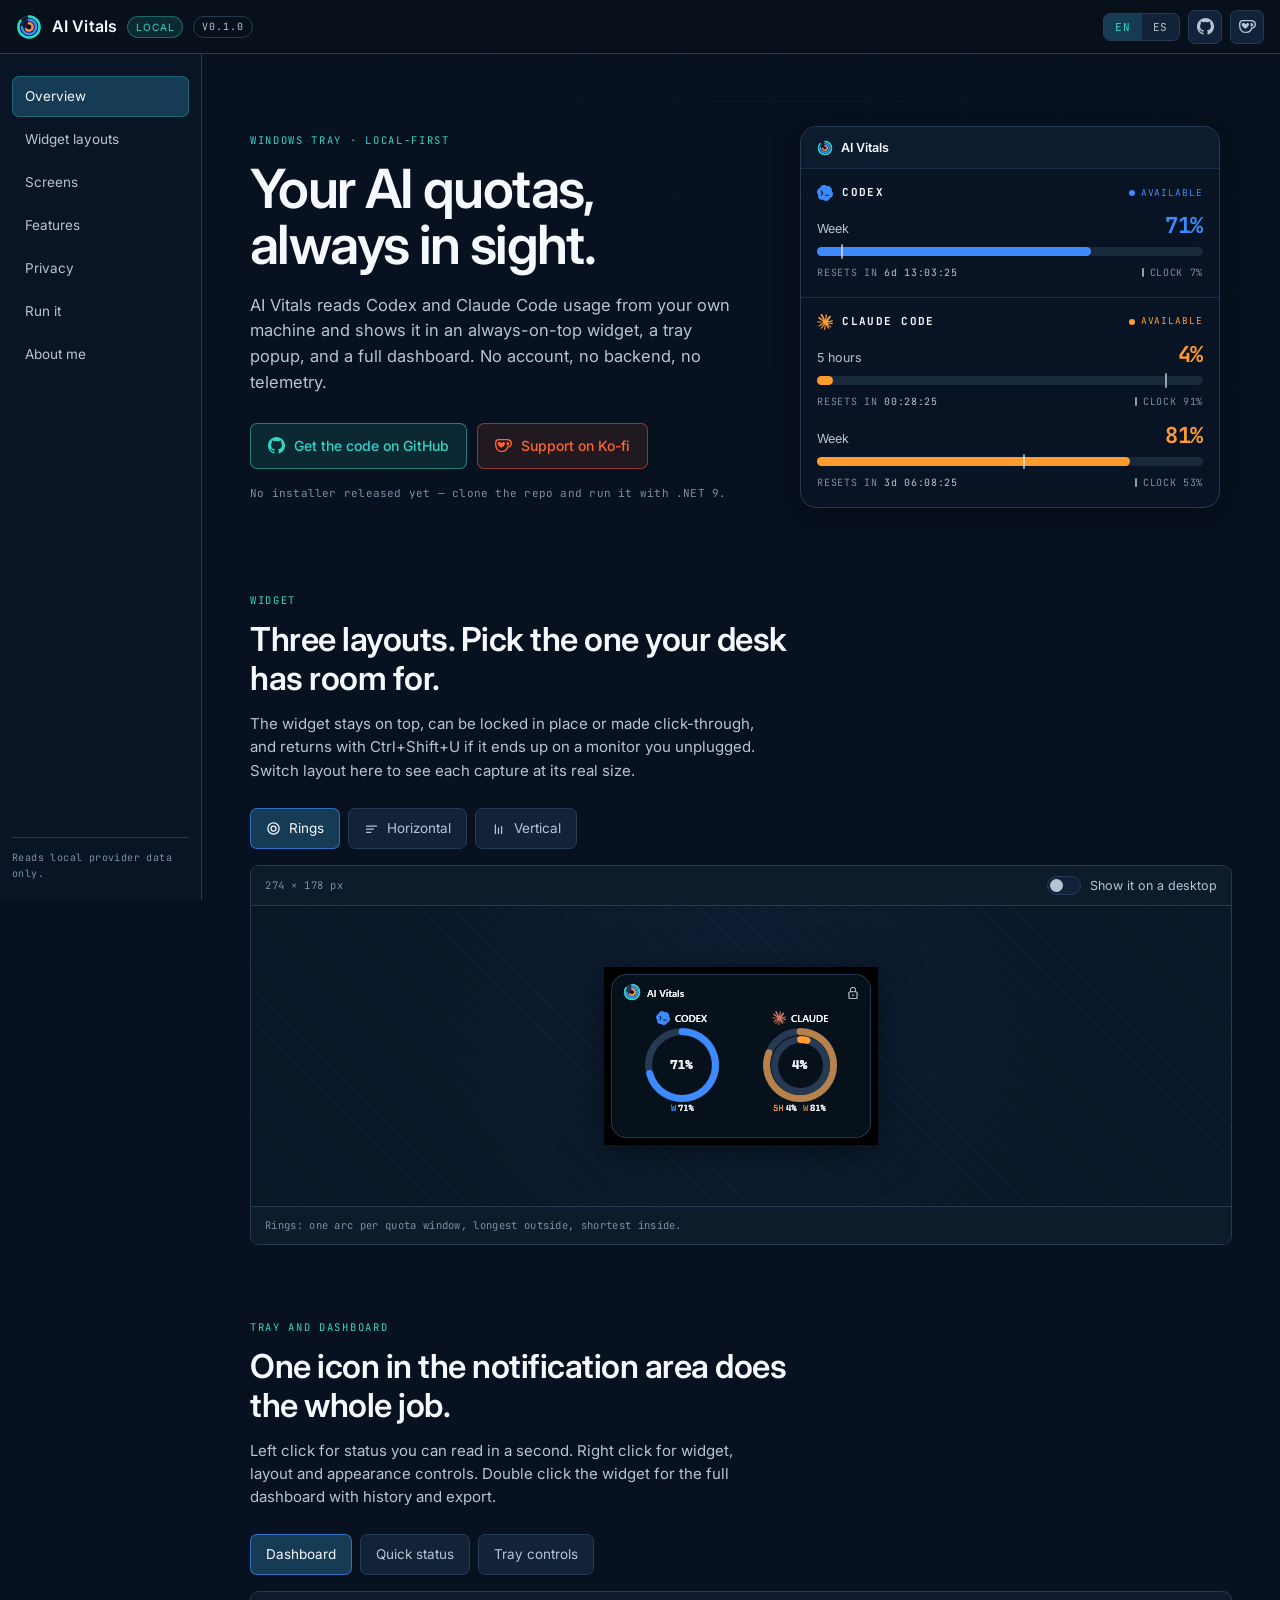
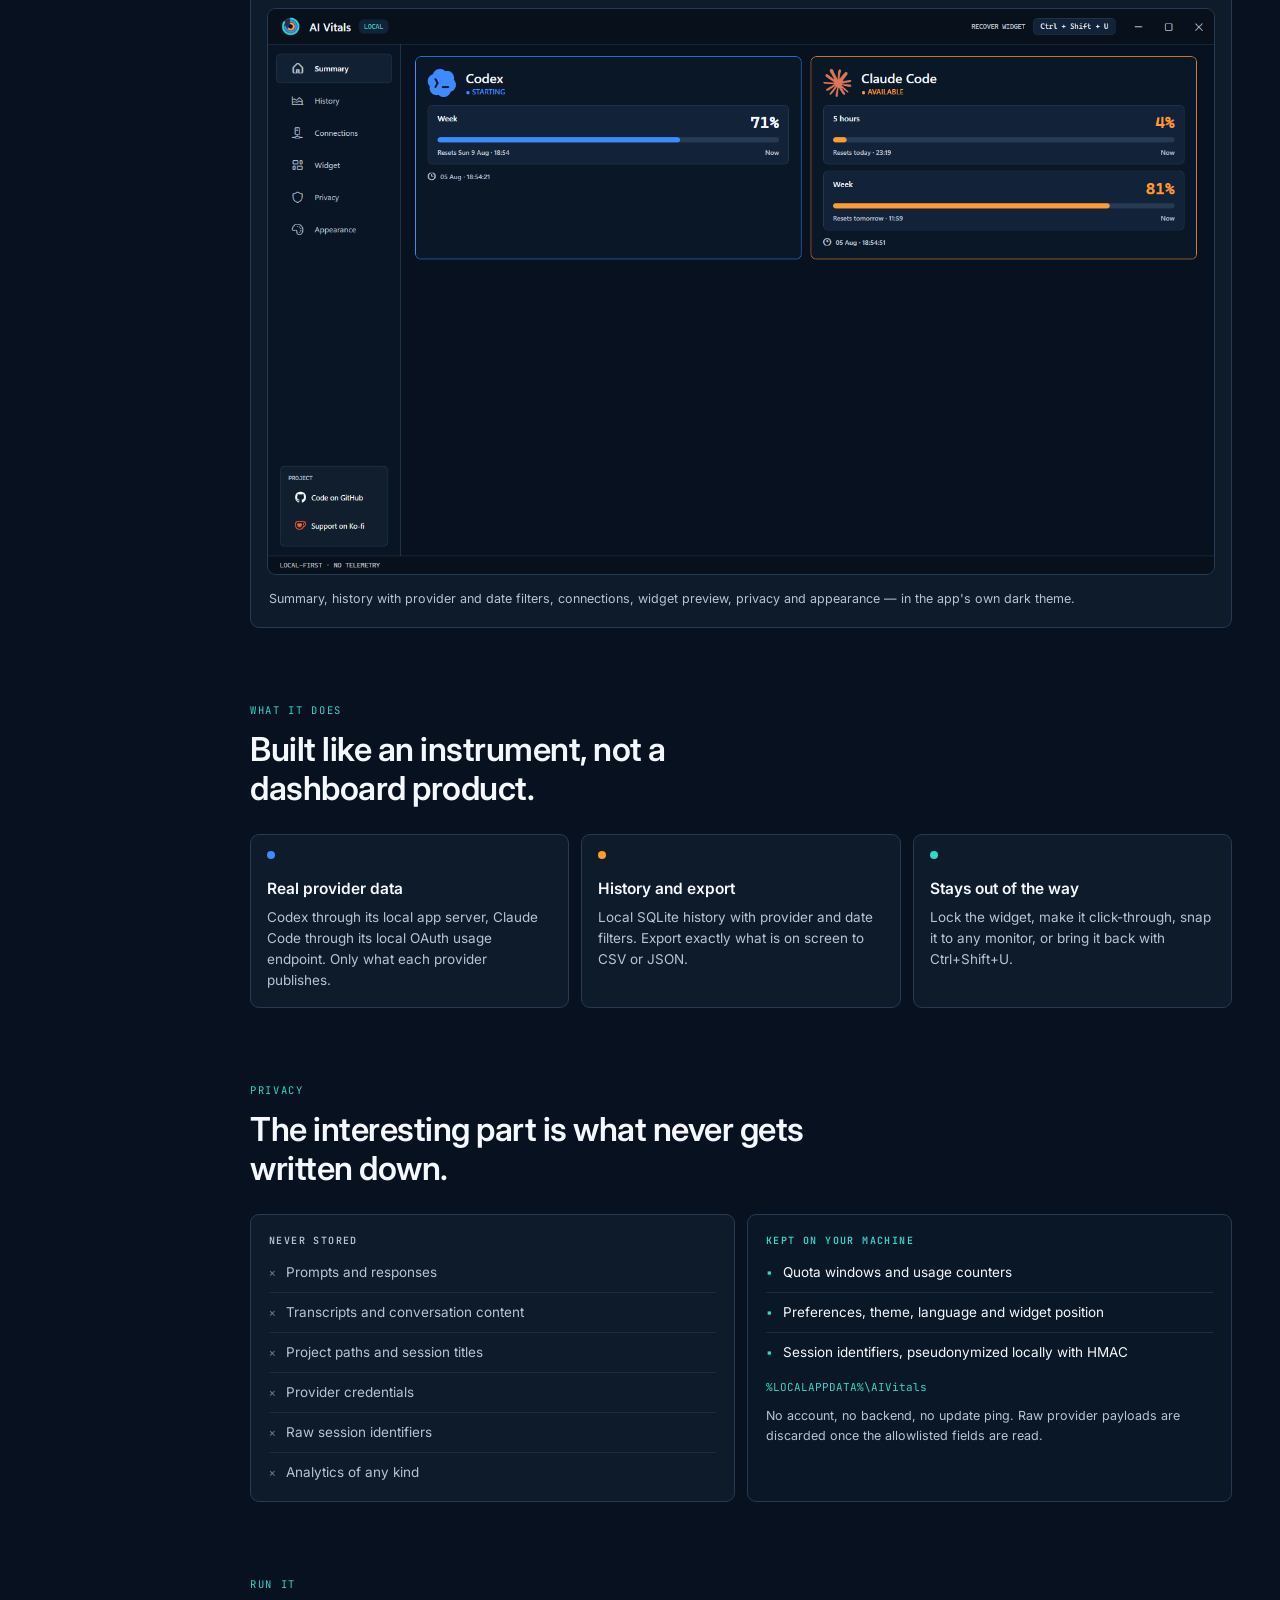
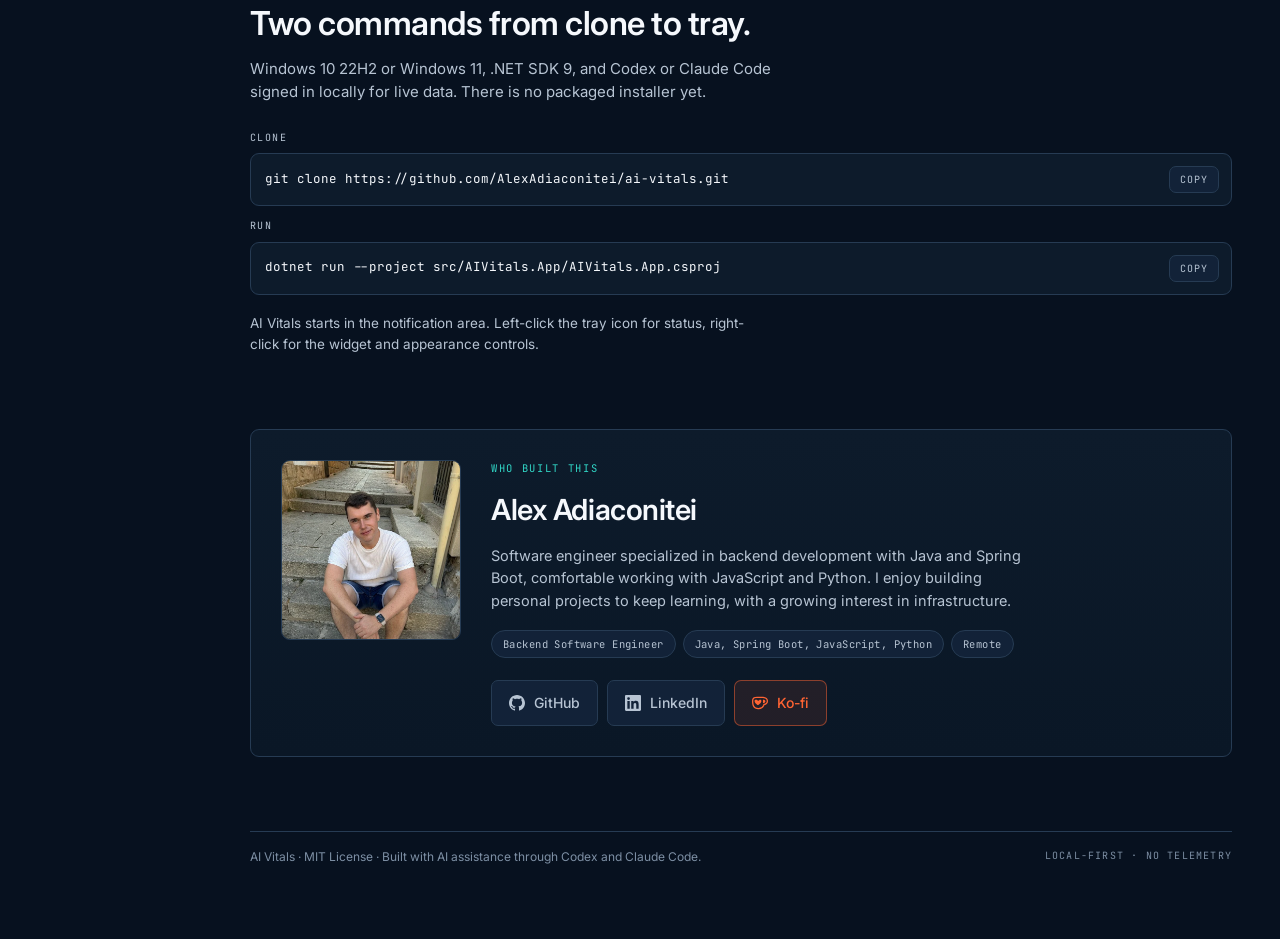
==== commit 6a6ac365: "docs: updated landing page with svg and about image" ====
--- a/index.html
+++ b/index.html
@@ -83,41 +83,80 @@
         <p class="hero__foot mono" data-i18n="hero.foot">No installer released yet — clone the repo and run it with .NET 9.</p>
       </div>
 
-      <!-- signature: a live widget, not a picture of one -->
-      <div class="hero__widget">
-        <div class="glass glass--hero" role="img" data-i18n-label="hero.rings.alt"
-             aria-label="Activity rings: Codex week at 71 percent, Claude Code week at 81 percent.">
-          <div class="glass__head">
+      <!-- signature: the reading itself — one meter per quota window, each
+           with the clock that empties it. Colour means provider, nothing else. -->
+      <div class="hero__panel">
+        <div class="panel" role="group" data-i18n-label="hero.panel.label" aria-label="Sample reading: Codex and Claude Code quota windows">
+          <div class="panel__head">
             <img src="assets/img/app-icon.svg" alt="" width="16" height="16" />
-            <span class="glass__name">AI Vitals</span>
-            <span class="glass__state mono" data-i18n="hero.rings.state">LIVE SAMPLE</span>
-          </div>
-          <div class="rings">
-            <svg class="rings__svg" viewBox="0 0 256 256" aria-hidden="true">
-              <circle class="rings__track" cx="128" cy="128" r="104" stroke-width="25" />
-              <circle class="rings__arc" id="ringApp" cx="128" cy="128" r="104" stroke="#31D6C6" stroke-width="25" stroke-linecap="round" transform="rotate(-90 128 128)" />
-              <circle class="rings__track" cx="128" cy="128" r="70" stroke-width="25" />
-              <circle class="rings__arc" id="ringCodex" cx="128" cy="128" r="70" stroke="#3D8BFF" stroke-width="25" stroke-linecap="round" transform="rotate(-90 128 128)" />
-              <circle class="rings__track" cx="128" cy="128" r="36" stroke-width="25" />
-              <circle class="rings__arc" id="ringClaude" cx="128" cy="128" r="36" stroke="#FF9B2F" stroke-width="25" stroke-linecap="round" transform="rotate(-90 128 128)" />
-            </svg>
-          </div>
-          <dl class="legend">
-            <div class="legend__row">
-              <dt><span class="dot dot--blue"></span><span data-i18n="hero.legend.codex">Codex · week</span></dt>
-              <dd class="mono" data-count="71">71%</dd>
+            <span class="panel__name">AI Vitals</span>
+          </div>
+
+          <div class="prov prov--codex">
+            <div class="prov__head">
+              <svg class="prov__icon" viewBox="0 0 24 24" aria-hidden="true" width="16" height="16"><path fill="currentColor" fill-rule="evenodd" clip-rule="evenodd" d="M8.086.457a6.105 6.105 0 013.046-.415c1.333.153 2.521.72 3.564 1.7a.117.117 0 00.107.029c1.408-.346 2.762-.224 4.061.366l.063.03.154.076c1.357.703 2.33 1.77 2.918 3.198.278.679.418 1.388.421 2.126a5.655 5.655 0 01-.18 1.631.167.167 0 00.04.155 5.982 5.982 0 011.578 2.891c.385 1.901-.01 3.615-1.183 5.14l-.182.22a6.063 6.063 0 01-2.934 1.851.162.162 0 00-.108.102c-.255.736-.511 1.364-.987 1.992-1.199 1.582-2.962 2.462-4.948 2.451-1.583-.008-2.986-.587-4.21-1.736a.145.145 0 00-.14-.032c-.518.167-1.04.191-1.604.185a5.924 5.924 0 01-2.595-.622 6.058 6.058 0 01-2.146-1.781c-.203-.269-.404-.522-.551-.821a7.74 7.74 0 01-.495-1.283 6.11 6.11 0 01-.017-3.064.166.166 0 00.008-.074.115.115 0 00-.037-.064 5.958 5.958 0 01-1.38-2.202 5.196 5.196 0 01-.333-1.589 6.915 6.915 0 01.188-2.132c.45-1.484 1.309-2.648 2.577-3.493.282-.188.55-.334.802-.438.286-.12.573-.22.861-.304a.129.129 0 00.087-.087A6.016 6.016 0 015.635 2.31C6.315 1.464 7.132.846 8.086.457zm-.804 7.85a.848.848 0 00-1.473.842l1.694 2.965-1.688 2.848a.849.849 0 001.46.864l1.94-3.272a.849.849 0 00.007-.854l-1.94-3.393zm5.446 6.24a.849.849 0 000 1.695h4.848a.849.849 0 000-1.696h-4.848z"/></svg>
+              <span class="prov__name mono">CODEX</span>
+              <span class="prov__state mono" data-i18n="hero.panel.available">AVAILABLE</span>
             </div>
-            <div class="legend__row">
-              <dt><span class="dot dot--orange"></span><span data-i18n="hero.legend.claude">Claude Code · week</span></dt>
-              <dd class="mono" data-count="81">81%</dd>
+            <ul class="wins">
+              <li class="win">
+                <div class="win__top">
+                  <span class="win__label" data-i18n="hero.win.week">Week</span>
+                  <span class="win__pct mono" data-count="71">71%</span>
+                </div>
+                <div class="meter" role="progressbar" aria-valuemin="0" aria-valuemax="100" aria-valuenow="71"
+                     data-i18n-label="hero.a11y.codexWeek" aria-label="Codex, week window, 71 percent used">
+                  <span class="meter__fill" data-fill="71"></span>
+                  <span class="meter__now" data-window="codex-week"></span>
+                </div>
+                <p class="win__foot mono">
+                  <span class="win__clock"><span data-i18n="hero.win.resets">RESETS IN</span> <time data-window="codex-week">—</time></span>
+                  <span class="win__pace"><span data-i18n="hero.win.clock">CLOCK</span> <span data-window="codex-week">—</span></span>
+                </p>
+              </li>
+            </ul>
+          </div>
+
+          <div class="prov prov--claude">
+            <div class="prov__head">
+              <svg class="prov__icon" viewBox="0 0 256 257" aria-hidden="true" width="16" height="16"><path fill="currentColor" d="m50.228 170.321 50.357-28.257.843-2.463-.843-1.361h-2.462l-8.426-.518-28.775-.778-24.952-1.037-24.175-1.296-6.092-1.297L0 125.796l.583-3.759 5.12-3.434 7.324.648 16.202 1.101 24.304 1.685 17.629 1.037 26.118 2.722h4.148l.583-1.685-1.426-1.037-1.101-1.037-25.147-17.045-27.22-18.017-14.258-10.37-7.713-5.25-3.888-4.925-1.685-10.758 7-7.713 9.397.649 2.398.648 9.527 7.323 20.35 15.75L94.817 91.9l3.889 3.24 1.555-1.102.195-.777-1.75-2.917-14.453-26.118-15.425-26.572-6.87-11.018-1.814-6.61c-.648-2.723-1.102-4.991-1.102-7.778l7.972-10.823L71.42 0 82.05 1.426l4.472 3.888 6.61 15.101 10.694 23.786 16.591 32.34 4.861 9.592 2.592 8.879.973 2.722h1.685v-1.556l1.36-18.211 2.528-22.36 2.463-28.776.843-8.1 4.018-9.722 7.971-5.25 6.222 2.981 5.12 7.324-.713 4.73-3.046 19.768-5.962 30.98-3.889 20.739h2.268l2.593-2.593 10.499-13.934 17.628-22.036 7.778-8.749 9.073-9.657 5.833-4.601h11.018l8.1 12.055-3.628 12.443-11.342 14.388-9.398 12.184-13.48 18.147-8.426 14.518.778 1.166 2.01-.194 30.46-6.481 16.462-2.982 19.637-3.37 8.88 4.148.971 4.213-3.5 8.62-20.998 5.184-24.628 4.926-36.682 8.685-.454.324.519.648 16.526 1.555 7.065.389h17.304l32.21 2.398 8.426 5.574 5.055 6.805-.843 5.184-12.962 6.611-17.498-4.148-40.83-9.721-14-3.5h-1.944v1.167l11.666 11.406 21.387 19.314 26.767 24.887 1.36 6.157-3.434 4.86-3.63-.518-23.526-17.693-9.073-7.972-20.545-17.304h-1.36v1.814l4.73 6.935 25.017 37.59 1.296 11.536-1.814 3.76-6.481 2.268-7.13-1.297-14.647-20.544-15.1-23.138-12.185-20.739-1.49.843-7.194 77.448-3.37 3.953-7.778 2.981-6.48-4.925-3.436-7.972 3.435-15.749 4.148-20.544 3.37-16.333 3.046-20.285 1.815-6.74-.13-.454-1.49.194-15.295 20.999-23.267 31.433-18.406 19.702-4.407 1.75-7.648-3.954.713-7.064 4.277-6.286 25.47-32.405 15.36-20.092 9.917-11.6-.065-1.686h-.583L44.07 198.125l-12.055 1.555-5.185-4.86.648-7.972 2.463-2.593 20.35-13.999-.064.065Z"/></svg>
+              <span class="prov__name mono">CLAUDE CODE</span>
+              <span class="prov__state mono" data-i18n="hero.panel.available">AVAILABLE</span>
             </div>
-            <div class="legend__row">
-              <dt><span class="dot dot--teal"></span><span data-i18n="hero.legend.app">Reading freshness</span></dt>
-              <dd class="mono" data-i18n="hero.legend.fresh">ACTIVE</dd>
-            </div>
-          </dl>
-        </div>
-        <p class="hero__caption mono" data-i18n="hero.caption">Sample values from a real capture. Missing data stays missing — never a synthetic 0%.</p>
+            <ul class="wins">
+              <li class="win">
+                <div class="win__top">
+                  <span class="win__label" data-i18n="hero.win.5h">5 hours</span>
+                  <span class="win__pct mono" data-count="4">4%</span>
+                </div>
+                <div class="meter" role="progressbar" aria-valuemin="0" aria-valuemax="100" aria-valuenow="4"
+                     data-i18n-label="hero.a11y.claude5h" aria-label="Claude Code, 5-hour window, 4 percent used">
+                  <span class="meter__fill" data-fill="4"></span>
+                  <span class="meter__now" data-window="claude-5h"></span>
+                </div>
+                <p class="win__foot mono">
+                  <span class="win__clock"><span data-i18n="hero.win.resets">RESETS IN</span> <time data-window="claude-5h">—</time></span>
+                  <span class="win__pace"><span data-i18n="hero.win.clock">CLOCK</span> <span data-window="claude-5h">—</span></span>
+                </p>
+              </li>
+              <li class="win">
+                <div class="win__top">
+                  <span class="win__label" data-i18n="hero.win.week">Week</span>
+                  <span class="win__pct mono" data-count="81">81%</span>
+                </div>
+                <div class="meter" role="progressbar" aria-valuemin="0" aria-valuemax="100" aria-valuenow="81"
+                     data-i18n-label="hero.a11y.claudeWeek" aria-label="Claude Code, week window, 81 percent used">
+                  <span class="meter__fill" data-fill="81"></span>
+                  <span class="meter__now" data-window="claude-week"></span>
+                </div>
+                <p class="win__foot mono">
+                  <span class="win__clock"><span data-i18n="hero.win.resets">RESETS IN</span> <time data-window="claude-week">—</time></span>
+                  <span class="win__pace"><span data-i18n="hero.win.clock">CLOCK</span> <span data-window="claude-week">—</span></span>
+                </p>
+              </li>
+            </ul>
+          </div>
+        </div>
       </div>
     </section>
 
@@ -222,11 +261,6 @@
           <p data-i18n="features.f1.d">Codex through its local app server, Claude Code through its local OAuth usage endpoint. Only what each provider publishes.</p>
         </li>
         <li class="card">
-          <span class="card__mark dot dot--teal"></span>
-          <h3 data-i18n="features.f2.t">Honest freshness</h3>
-          <p data-i18n="features.f2.d">Active, delayed, stale and expired readings are labelled as such. An absent value shows as waiting, never as 0%.</p>
-        </li>
-        <li class="card">
           <span class="card__mark dot dot--orange"></span>
           <h3 data-i18n="features.f3.t">History and export</h3>
           <p data-i18n="features.f3.d">Local SQLite history with provider and date filters. Export exactly what is on screen to CSV or JSON.</p>
@@ -235,16 +269,6 @@
           <span class="card__mark dot dot--teal"></span>
           <h3 data-i18n="features.f4.t">Stays out of the way</h3>
           <p data-i18n="features.f4.d">Lock the widget, make it click-through, snap it to any monitor, or bring it back with Ctrl+Shift+U.</p>
-        </li>
-        <li class="card">
-          <span class="card__mark dot dot--blue"></span>
-          <h3 data-i18n="features.f5.t">English and Spanish</h3>
-          <p data-i18n="features.f5.d">Both interfaces ship in the app, with light, dark and system themes and Windows high contrast.</p>
-        </li>
-        <li class="card">
-          <span class="card__mark dot dot--orange"></span>
-          <h3 data-i18n="features.f6.t">Readable units</h3>
-          <p data-i18n="features.f6.d">45.7 s, 3 min 05 s, 1,180 tokens, 1.6628 USD. Numbers are formatted for people, not for logs.</p>
         </li>
       </ul>
     </section>
@@ -341,7 +365,7 @@
     </section>
 
     <footer class="foot">
-      <p data-i18n="foot.left">AI Vitals · MIT License · Built with AI assistance through Codex.</p>
+      <p data-i18n="foot.left">AI Vitals · MIT License · Built with AI assistance through Codex and Claude Code.</p>
       <p class="mono foot__right">LOCAL-FIRST · NO TELEMETRY</p>
     </footer>
   </main>
--- a/assets/css/site.css
+++ b/assets/css/site.css
@@ -272,43 +272,122 @@
 .btn--ghost { color: var(--muted); }
 .btn--ghost:hover { color: var(--text); }
 
-/* the hero widget: same glass, radius and shadow rules as the real one */
-.glass {
-  background: var(--glass);
-  border: 1px solid var(--line);
-  border-radius: var(--r-widget);
-  box-shadow: 0 4px 17px rgba(0, 0, 0, .32);
-  backdrop-filter: blur(9px);
-  padding: 14px 16px 16px;
-}
-.glass--hero { max-width: 380px; margin-inline: auto; }
-.glass__head { display: flex; align-items: center; gap: 7px; padding-bottom: 12px; border-bottom: 1px solid var(--line-soft); }
-.glass__name { font-size: 12.5px; font-weight: 600; }
-.glass__state { margin-left: auto; font-size: 9.5px; letter-spacing: .1em; color: var(--teal); }
-
-.rings { padding: 18px 0 6px; display: grid; place-items: center; }
-.rings__svg { width: min(238px, 62vw); height: auto; }
-.rings__track { fill: none; stroke: #17293A; }
-.rings__arc {
-  fill: none;
-  stroke-dasharray: 0 2000;
-  transition: stroke-dasharray 1.4s cubic-bezier(.22, .8, .28, 1);
-}
-
-.legend { margin: 6px 0 0; display: grid; gap: 7px; }
-.legend__row { display: flex; align-items: center; justify-content: space-between; gap: 12px; }
-.legend dt { display: flex; align-items: center; gap: 8px; font-size: 12px; color: var(--muted); }
-.legend dd { margin: 0; font-size: 13px; font-weight: 700; letter-spacing: .01em; }
-.legend__row:nth-child(1) dd { color: var(--blue); }
-.legend__row:nth-child(2) dd { color: var(--orange); }
-.legend__row:nth-child(3) dd { color: var(--teal); font-size: 10px; letter-spacing: .1em; }
-
 .dot { width: 8px; height: 8px; border-radius: 50%; flex: none; display: inline-block; }
 .dot--teal { background: var(--teal); }
 .dot--blue { background: var(--blue); }
 .dot--orange { background: var(--orange); }
 
-.hero__caption { margin: 14px auto 0; font-size: 10.5px; color: #7D8FA4; max-width: 380px; line-height: 1.6; }
+/* ── hero panel ──────────────────────────────────────────────────────
+   One meter per quota window, in the app's own glass, radius and shadow.
+   Colour carries the provider — blue Codex, orange Claude — and each label
+   sits on its own row, so nothing needs a legend to be read. */
+.hero__panel { min-width: 0; }
+
+.panel {
+  max-width: 420px;
+  margin-inline: auto;
+  background: var(--glass);
+  border: 1px solid var(--line);
+  border-radius: var(--r-widget);
+  box-shadow: 0 6px 26px rgba(0, 0, 0, .38);
+  backdrop-filter: blur(9px);
+  overflow: hidden;
+}
+.panel__head {
+  display: flex;
+  align-items: center;
+  gap: 8px;
+  padding: 11px 16px;
+  background: rgba(18, 34, 56, .55);
+  border-bottom: 1px solid var(--line-soft);
+}
+.panel__name { font-size: 12.5px; font-weight: 600; }
+.panel__stamp { margin-left: auto; font-size: 9.5px; letter-spacing: .1em; color: #7D8FA4; }
+
+/* provider block: sets the colour every meter and figure inherits */
+.prov { padding: 15px 16px 17px; }
+.prov + .prov { border-top: 1px solid var(--line-soft); }
+.prov--codex { color: var(--blue); }
+.prov--claude { color: var(--orange); }
+
+.prov__head { display: flex; align-items: center; gap: 9px; margin-bottom: 14px; }
+/* provider marks, straight from the app's own asset folder, tinted by the
+   block colour so the icon and its figures always agree */
+.prov__icon { flex: none; width: 16px; height: 16px; color: currentColor; }
+.prov__name { font-size: 11px; font-weight: 700; letter-spacing: .13em; color: var(--text); }
+.prov__state {
+  margin-left: auto;
+  display: inline-flex;
+  align-items: center;
+  gap: 6px;
+  font-size: 9.5px;
+  letter-spacing: .1em;
+  color: currentColor;
+}
+.prov__state::before { content: ""; width: 6px; height: 6px; border-radius: 50%; background: currentColor; }
+
+.wins { list-style: none; margin: 0; padding: 0; display: grid; gap: 16px; }
+.win__top { display: flex; align-items: baseline; justify-content: space-between; gap: 12px; }
+.win__label { font-size: 12.5px; color: var(--muted); }
+.win__pct {
+  font-size: 22px;
+  font-weight: 700;
+  line-height: 1;
+  letter-spacing: -.01em;
+  color: currentColor;
+  font-variant-numeric: tabular-nums;
+}
+
+.meter { position: relative; height: 9px; margin: 8px 0 9px; border-radius: 999px; background: #17293A; }
+.meter__fill {
+  position: absolute;
+  left: 0;
+  top: 0;
+  bottom: 0;
+  width: 0;
+  border-radius: 999px;
+  background: currentColor;
+  transition: width 1.1s cubic-bezier(.22, .8, .28, 1);
+}
+/* the hairline: where the clock stands inside the window, so a filled bar
+   can be read against the time it has left */
+.meter__now {
+  position: absolute;
+  top: -3px;
+  bottom: -3px;
+  left: 0;
+  width: 2px;
+  margin-left: -1px;
+  border-radius: 2px;
+  background: var(--text);
+  opacity: .6;
+}
+
+.win__foot {
+  display: flex;
+  flex-wrap: wrap;
+  align-items: center;
+  justify-content: space-between;
+  gap: 3px 12px;
+  margin: 0;
+  font-size: 10px;
+  letter-spacing: .07em;
+  color: #7D8FA4;
+}
+.win__clock time { color: var(--muted); font-variant-numeric: tabular-nums; }
+.win__pace::before {
+  content: "";
+  display: inline-block;
+  width: 2px;
+  height: 9px;
+  margin-right: 6px;
+  vertical-align: -1px;
+  border-radius: 2px;
+  background: var(--text);
+  opacity: .6;
+}
+
+.hero__caption { margin: 14px auto 0; font-size: 10.5px; color: #7D8FA4; max-width: 420px; line-height: 1.65; }
 
 /* ── segmented switchers (same language as the tray menu) ────────── */
 .switcher {
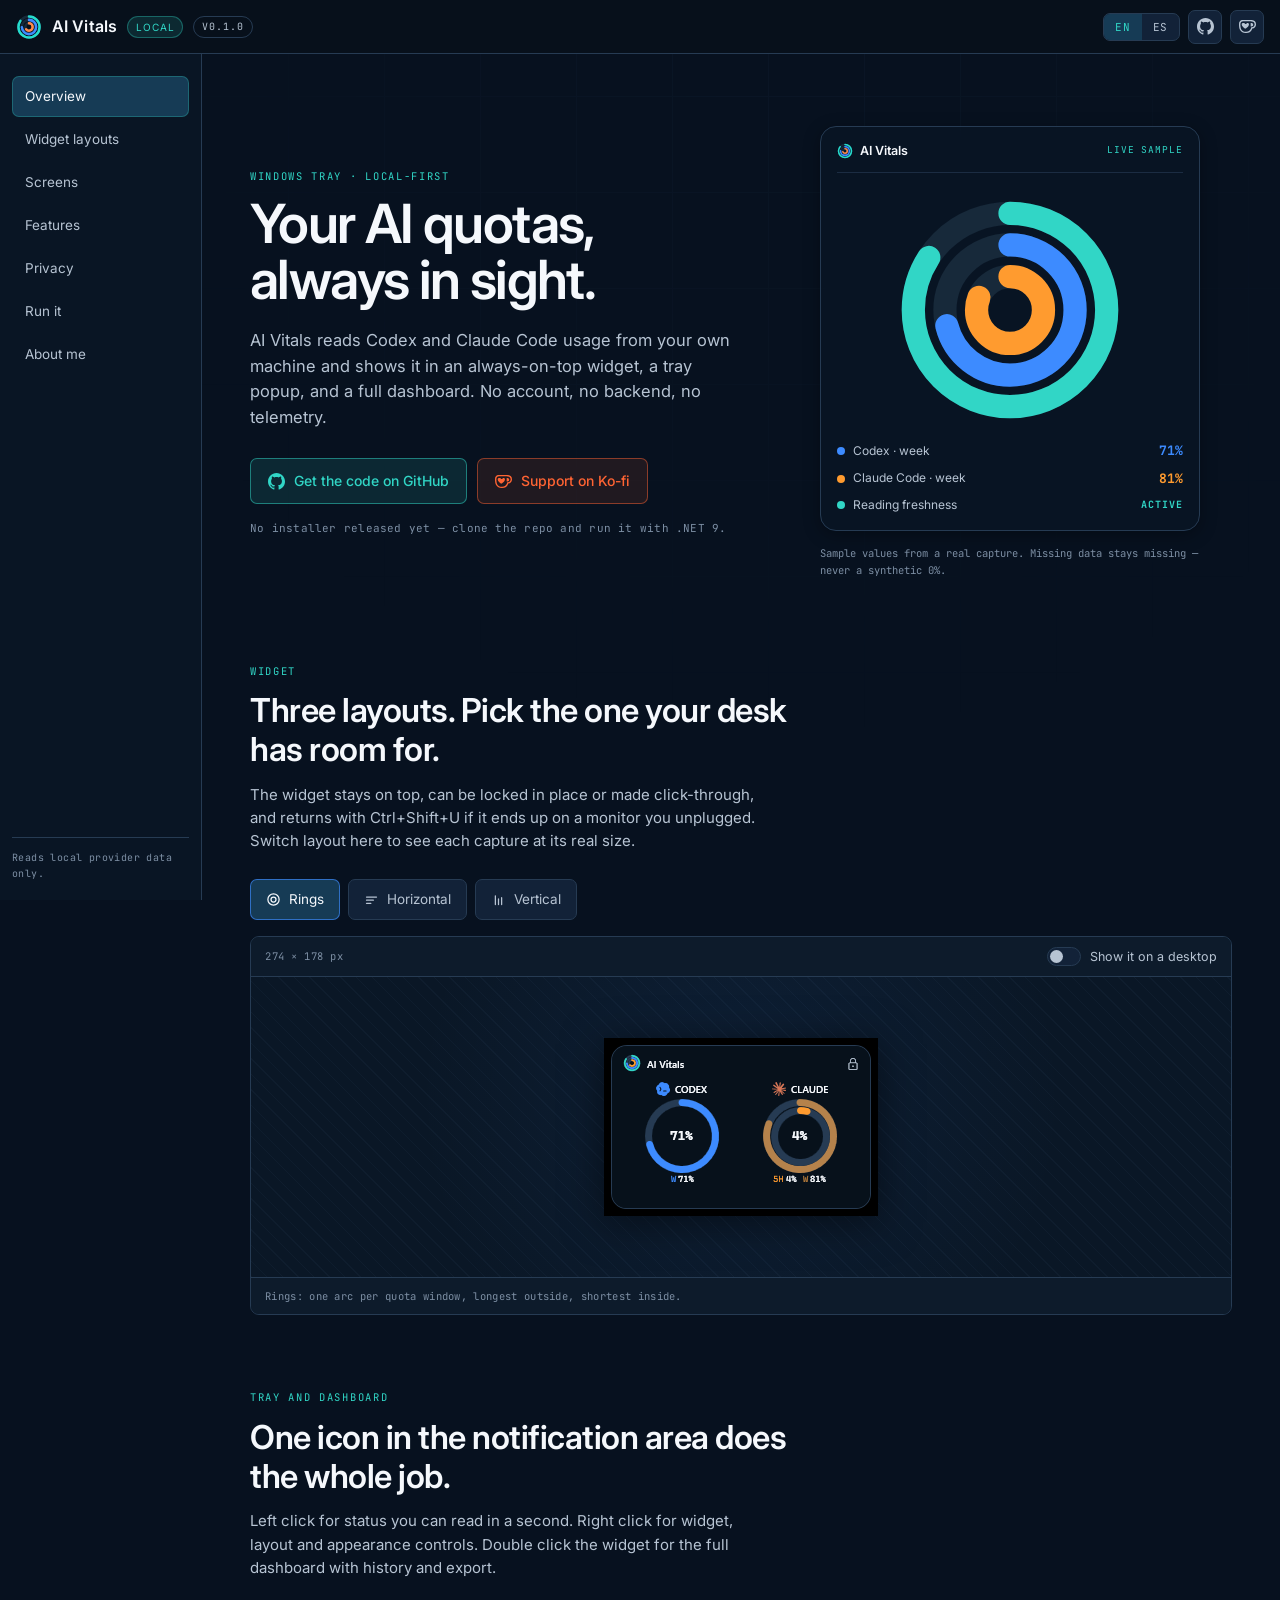
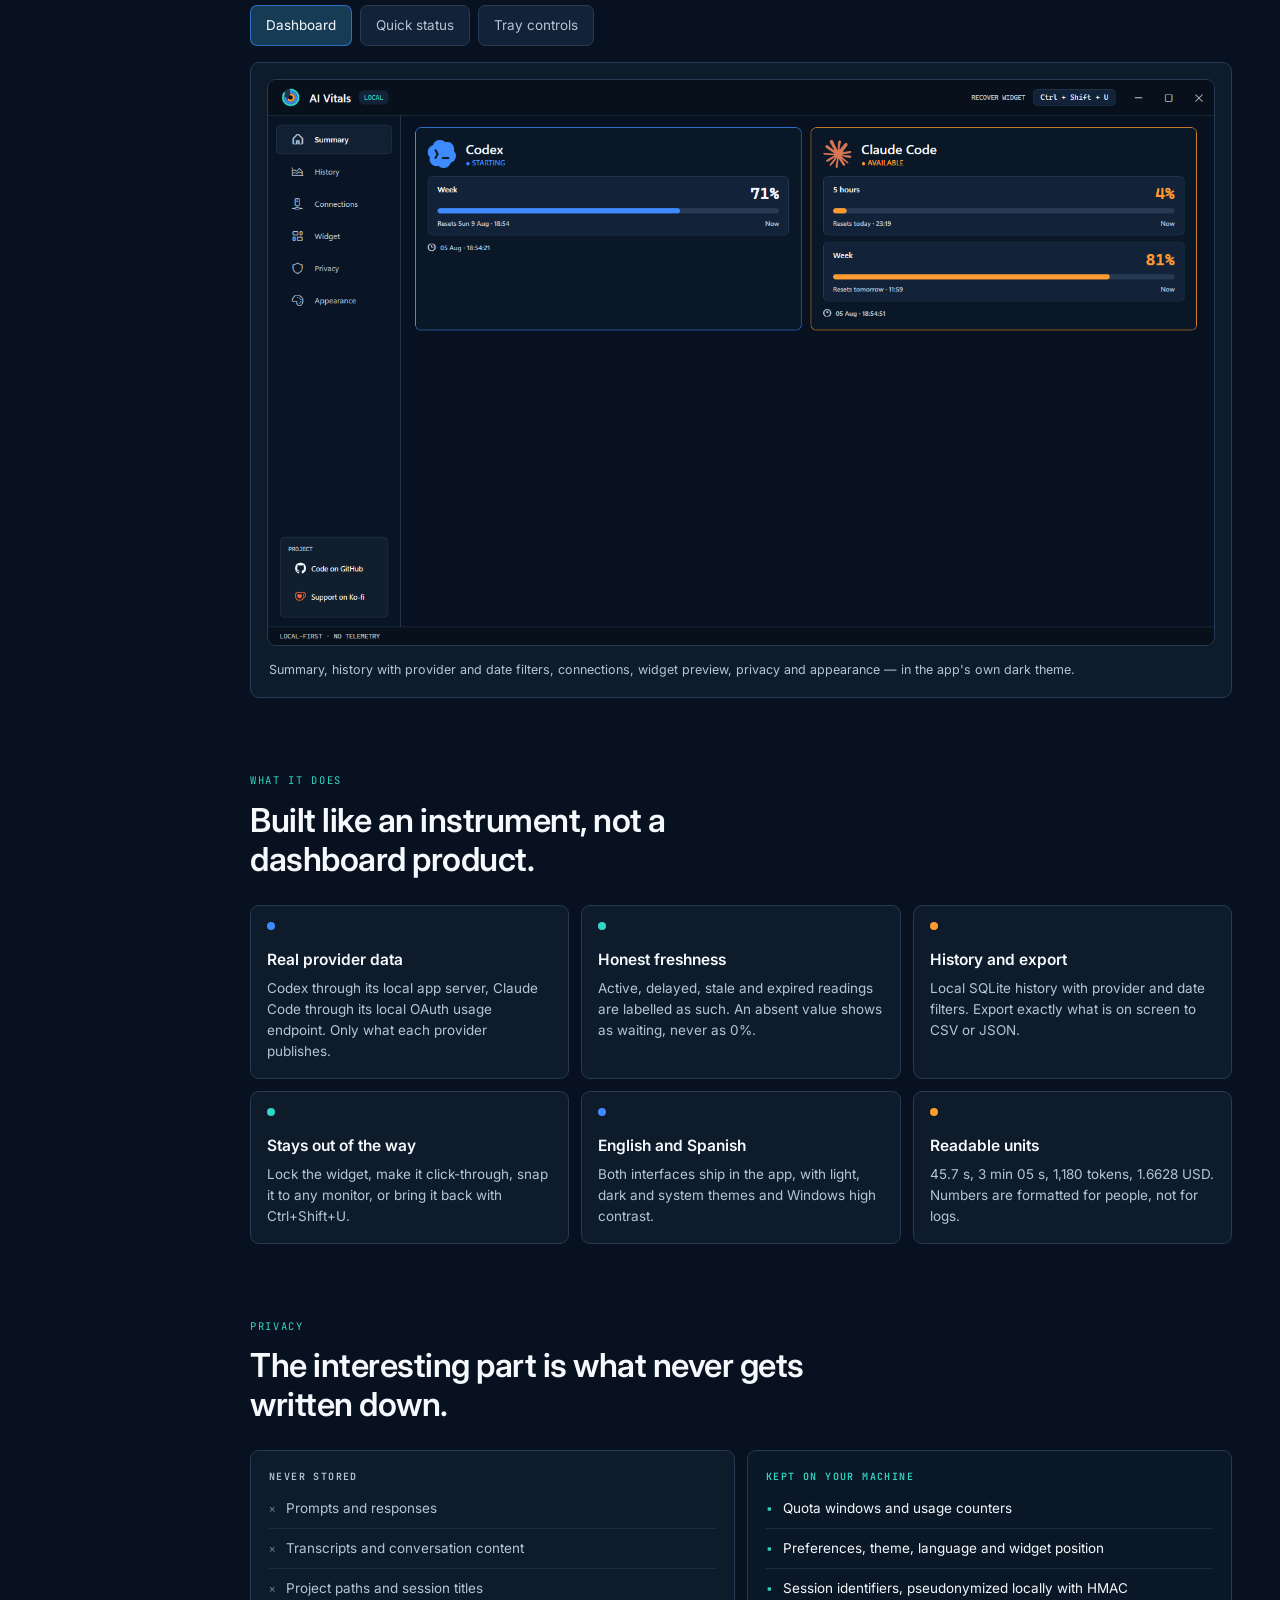
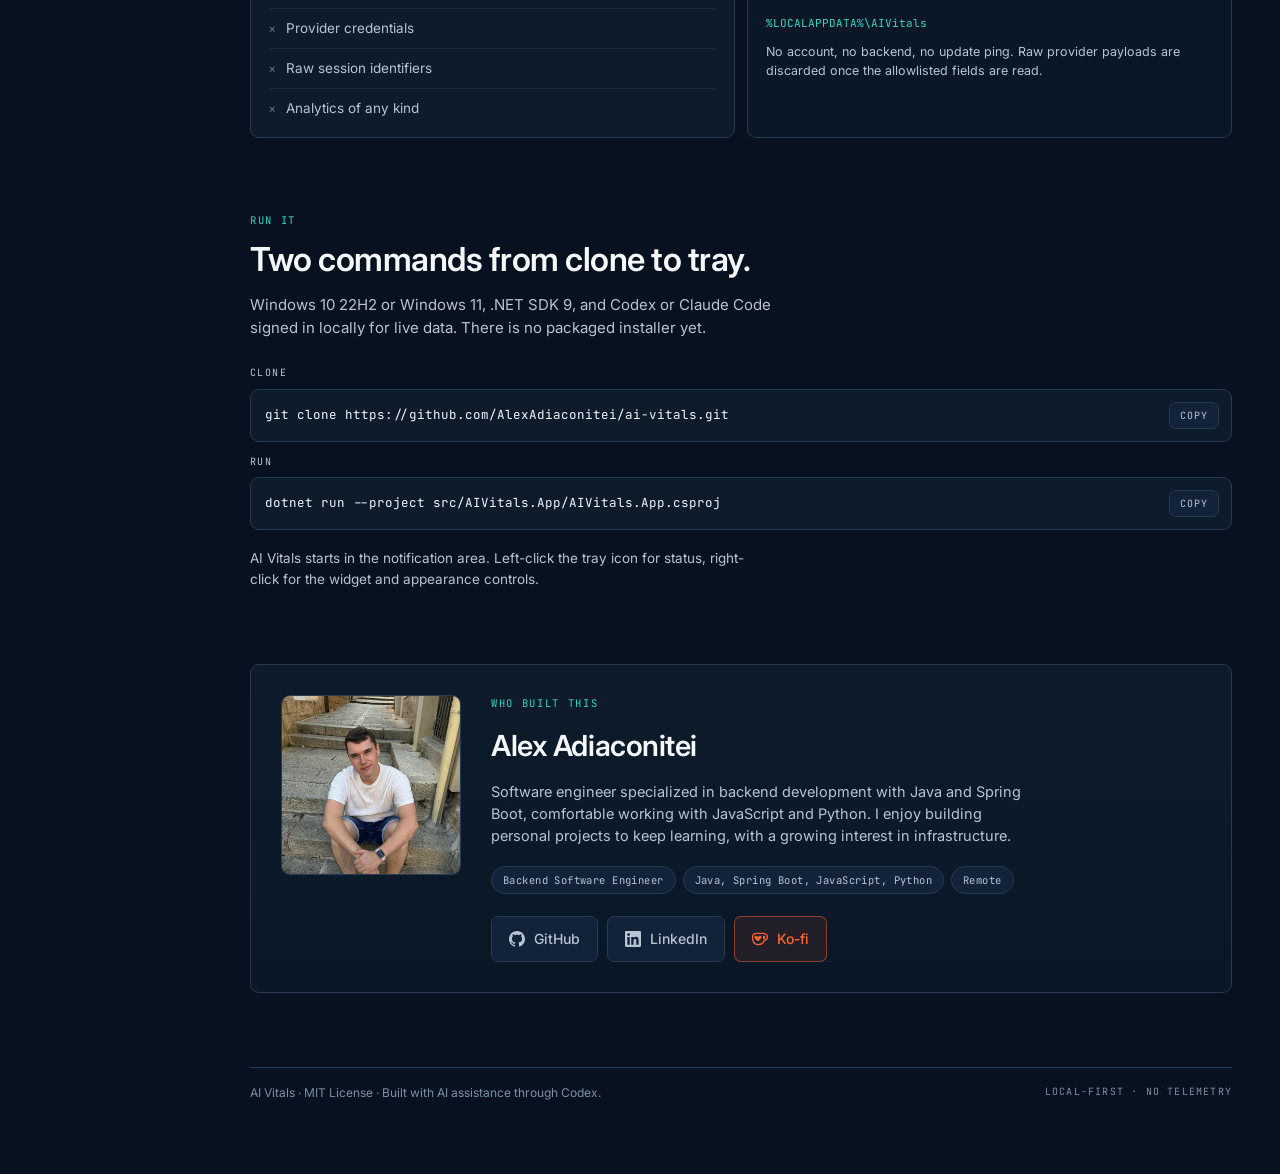
==== commit d947cccd: "docs: add AI Vitals landing page Static site for GitHub Pages: plain HTML, CSS and JavaScript, no bu" ====
--- a/index.html
+++ b/index.html
@@ -83,80 +83,41 @@
         <p class="hero__foot mono" data-i18n="hero.foot">No installer released yet — clone the repo and run it with .NET 9.</p>
       </div>
 
-      <!-- signature: the reading itself — one meter per quota window, each
-           with the clock that empties it. Colour means provider, nothing else. -->
-      <div class="hero__panel">
-        <div class="panel" role="group" data-i18n-label="hero.panel.label" aria-label="Sample reading: Codex and Claude Code quota windows">
-          <div class="panel__head">
+      <!-- signature: a live widget, not a picture of one -->
+      <div class="hero__widget">
+        <div class="glass glass--hero" role="img" data-i18n-label="hero.rings.alt"
+             aria-label="Activity rings: Codex week at 71 percent, Claude Code week at 81 percent.">
+          <div class="glass__head">
             <img src="assets/img/app-icon.svg" alt="" width="16" height="16" />
-            <span class="panel__name">AI Vitals</span>
-          </div>
-
-          <div class="prov prov--codex">
-            <div class="prov__head">
-              <svg class="prov__icon" viewBox="0 0 24 24" aria-hidden="true" width="16" height="16"><path fill="currentColor" fill-rule="evenodd" clip-rule="evenodd" d="M8.086.457a6.105 6.105 0 013.046-.415c1.333.153 2.521.72 3.564 1.7a.117.117 0 00.107.029c1.408-.346 2.762-.224 4.061.366l.063.03.154.076c1.357.703 2.33 1.77 2.918 3.198.278.679.418 1.388.421 2.126a5.655 5.655 0 01-.18 1.631.167.167 0 00.04.155 5.982 5.982 0 011.578 2.891c.385 1.901-.01 3.615-1.183 5.14l-.182.22a6.063 6.063 0 01-2.934 1.851.162.162 0 00-.108.102c-.255.736-.511 1.364-.987 1.992-1.199 1.582-2.962 2.462-4.948 2.451-1.583-.008-2.986-.587-4.21-1.736a.145.145 0 00-.14-.032c-.518.167-1.04.191-1.604.185a5.924 5.924 0 01-2.595-.622 6.058 6.058 0 01-2.146-1.781c-.203-.269-.404-.522-.551-.821a7.74 7.74 0 01-.495-1.283 6.11 6.11 0 01-.017-3.064.166.166 0 00.008-.074.115.115 0 00-.037-.064 5.958 5.958 0 01-1.38-2.202 5.196 5.196 0 01-.333-1.589 6.915 6.915 0 01.188-2.132c.45-1.484 1.309-2.648 2.577-3.493.282-.188.55-.334.802-.438.286-.12.573-.22.861-.304a.129.129 0 00.087-.087A6.016 6.016 0 015.635 2.31C6.315 1.464 7.132.846 8.086.457zm-.804 7.85a.848.848 0 00-1.473.842l1.694 2.965-1.688 2.848a.849.849 0 001.46.864l1.94-3.272a.849.849 0 00.007-.854l-1.94-3.393zm5.446 6.24a.849.849 0 000 1.695h4.848a.849.849 0 000-1.696h-4.848z"/></svg>
-              <span class="prov__name mono">CODEX</span>
-              <span class="prov__state mono" data-i18n="hero.panel.available">AVAILABLE</span>
+            <span class="glass__name">AI Vitals</span>
+            <span class="glass__state mono" data-i18n="hero.rings.state">LIVE SAMPLE</span>
+          </div>
+          <div class="rings">
+            <svg class="rings__svg" viewBox="0 0 256 256" aria-hidden="true">
+              <circle class="rings__track" cx="128" cy="128" r="104" stroke-width="25" />
+              <circle class="rings__arc" id="ringApp" cx="128" cy="128" r="104" stroke="#31D6C6" stroke-width="25" stroke-linecap="round" transform="rotate(-90 128 128)" />
+              <circle class="rings__track" cx="128" cy="128" r="70" stroke-width="25" />
+              <circle class="rings__arc" id="ringCodex" cx="128" cy="128" r="70" stroke="#3D8BFF" stroke-width="25" stroke-linecap="round" transform="rotate(-90 128 128)" />
+              <circle class="rings__track" cx="128" cy="128" r="36" stroke-width="25" />
+              <circle class="rings__arc" id="ringClaude" cx="128" cy="128" r="36" stroke="#FF9B2F" stroke-width="25" stroke-linecap="round" transform="rotate(-90 128 128)" />
+            </svg>
+          </div>
+          <dl class="legend">
+            <div class="legend__row">
+              <dt><span class="dot dot--blue"></span><span data-i18n="hero.legend.codex">Codex · week</span></dt>
+              <dd class="mono" data-count="71">71%</dd>
             </div>
-            <ul class="wins">
-              <li class="win">
-                <div class="win__top">
-                  <span class="win__label" data-i18n="hero.win.week">Week</span>
-                  <span class="win__pct mono" data-count="71">71%</span>
-                </div>
-                <div class="meter" role="progressbar" aria-valuemin="0" aria-valuemax="100" aria-valuenow="71"
-                     data-i18n-label="hero.a11y.codexWeek" aria-label="Codex, week window, 71 percent used">
-                  <span class="meter__fill" data-fill="71"></span>
-                  <span class="meter__now" data-window="codex-week"></span>
-                </div>
-                <p class="win__foot mono">
-                  <span class="win__clock"><span data-i18n="hero.win.resets">RESETS IN</span> <time data-window="codex-week">—</time></span>
-                  <span class="win__pace"><span data-i18n="hero.win.clock">CLOCK</span> <span data-window="codex-week">—</span></span>
-                </p>
-              </li>
-            </ul>
-          </div>
-
-          <div class="prov prov--claude">
-            <div class="prov__head">
-              <svg class="prov__icon" viewBox="0 0 256 257" aria-hidden="true" width="16" height="16"><path fill="currentColor" d="m50.228 170.321 50.357-28.257.843-2.463-.843-1.361h-2.462l-8.426-.518-28.775-.778-24.952-1.037-24.175-1.296-6.092-1.297L0 125.796l.583-3.759 5.12-3.434 7.324.648 16.202 1.101 24.304 1.685 17.629 1.037 26.118 2.722h4.148l.583-1.685-1.426-1.037-1.101-1.037-25.147-17.045-27.22-18.017-14.258-10.37-7.713-5.25-3.888-4.925-1.685-10.758 7-7.713 9.397.649 2.398.648 9.527 7.323 20.35 15.75L94.817 91.9l3.889 3.24 1.555-1.102.195-.777-1.75-2.917-14.453-26.118-15.425-26.572-6.87-11.018-1.814-6.61c-.648-2.723-1.102-4.991-1.102-7.778l7.972-10.823L71.42 0 82.05 1.426l4.472 3.888 6.61 15.101 10.694 23.786 16.591 32.34 4.861 9.592 2.592 8.879.973 2.722h1.685v-1.556l1.36-18.211 2.528-22.36 2.463-28.776.843-8.1 4.018-9.722 7.971-5.25 6.222 2.981 5.12 7.324-.713 4.73-3.046 19.768-5.962 30.98-3.889 20.739h2.268l2.593-2.593 10.499-13.934 17.628-22.036 7.778-8.749 9.073-9.657 5.833-4.601h11.018l8.1 12.055-3.628 12.443-11.342 14.388-9.398 12.184-13.48 18.147-8.426 14.518.778 1.166 2.01-.194 30.46-6.481 16.462-2.982 19.637-3.37 8.88 4.148.971 4.213-3.5 8.62-20.998 5.184-24.628 4.926-36.682 8.685-.454.324.519.648 16.526 1.555 7.065.389h17.304l32.21 2.398 8.426 5.574 5.055 6.805-.843 5.184-12.962 6.611-17.498-4.148-40.83-9.721-14-3.5h-1.944v1.167l11.666 11.406 21.387 19.314 26.767 24.887 1.36 6.157-3.434 4.86-3.63-.518-23.526-17.693-9.073-7.972-20.545-17.304h-1.36v1.814l4.73 6.935 25.017 37.59 1.296 11.536-1.814 3.76-6.481 2.268-7.13-1.297-14.647-20.544-15.1-23.138-12.185-20.739-1.49.843-7.194 77.448-3.37 3.953-7.778 2.981-6.48-4.925-3.436-7.972 3.435-15.749 4.148-20.544 3.37-16.333 3.046-20.285 1.815-6.74-.13-.454-1.49.194-15.295 20.999-23.267 31.433-18.406 19.702-4.407 1.75-7.648-3.954.713-7.064 4.277-6.286 25.47-32.405 15.36-20.092 9.917-11.6-.065-1.686h-.583L44.07 198.125l-12.055 1.555-5.185-4.86.648-7.972 2.463-2.593 20.35-13.999-.064.065Z"/></svg>
-              <span class="prov__name mono">CLAUDE CODE</span>
-              <span class="prov__state mono" data-i18n="hero.panel.available">AVAILABLE</span>
+            <div class="legend__row">
+              <dt><span class="dot dot--orange"></span><span data-i18n="hero.legend.claude">Claude Code · week</span></dt>
+              <dd class="mono" data-count="81">81%</dd>
             </div>
-            <ul class="wins">
-              <li class="win">
-                <div class="win__top">
-                  <span class="win__label" data-i18n="hero.win.5h">5 hours</span>
-                  <span class="win__pct mono" data-count="4">4%</span>
-                </div>
-                <div class="meter" role="progressbar" aria-valuemin="0" aria-valuemax="100" aria-valuenow="4"
-                     data-i18n-label="hero.a11y.claude5h" aria-label="Claude Code, 5-hour window, 4 percent used">
-                  <span class="meter__fill" data-fill="4"></span>
-                  <span class="meter__now" data-window="claude-5h"></span>
-                </div>
-                <p class="win__foot mono">
-                  <span class="win__clock"><span data-i18n="hero.win.resets">RESETS IN</span> <time data-window="claude-5h">—</time></span>
-                  <span class="win__pace"><span data-i18n="hero.win.clock">CLOCK</span> <span data-window="claude-5h">—</span></span>
-                </p>
-              </li>
-              <li class="win">
-                <div class="win__top">
-                  <span class="win__label" data-i18n="hero.win.week">Week</span>
-                  <span class="win__pct mono" data-count="81">81%</span>
-                </div>
-                <div class="meter" role="progressbar" aria-valuemin="0" aria-valuemax="100" aria-valuenow="81"
-                     data-i18n-label="hero.a11y.claudeWeek" aria-label="Claude Code, week window, 81 percent used">
-                  <span class="meter__fill" data-fill="81"></span>
-                  <span class="meter__now" data-window="claude-week"></span>
-                </div>
-                <p class="win__foot mono">
-                  <span class="win__clock"><span data-i18n="hero.win.resets">RESETS IN</span> <time data-window="claude-week">—</time></span>
-                  <span class="win__pace"><span data-i18n="hero.win.clock">CLOCK</span> <span data-window="claude-week">—</span></span>
-                </p>
-              </li>
-            </ul>
-          </div>
-        </div>
+            <div class="legend__row">
+              <dt><span class="dot dot--teal"></span><span data-i18n="hero.legend.app">Reading freshness</span></dt>
+              <dd class="mono" data-i18n="hero.legend.fresh">ACTIVE</dd>
+            </div>
+          </dl>
+        </div>
+        <p class="hero__caption mono" data-i18n="hero.caption">Sample values from a real capture. Missing data stays missing — never a synthetic 0%.</p>
       </div>
     </section>
 
@@ -261,6 +222,11 @@
           <p data-i18n="features.f1.d">Codex through its local app server, Claude Code through its local OAuth usage endpoint. Only what each provider publishes.</p>
         </li>
         <li class="card">
+          <span class="card__mark dot dot--teal"></span>
+          <h3 data-i18n="features.f2.t">Honest freshness</h3>
+          <p data-i18n="features.f2.d">Active, delayed, stale and expired readings are labelled as such. An absent value shows as waiting, never as 0%.</p>
+        </li>
+        <li class="card">
           <span class="card__mark dot dot--orange"></span>
           <h3 data-i18n="features.f3.t">History and export</h3>
           <p data-i18n="features.f3.d">Local SQLite history with provider and date filters. Export exactly what is on screen to CSV or JSON.</p>
@@ -269,6 +235,16 @@
           <span class="card__mark dot dot--teal"></span>
           <h3 data-i18n="features.f4.t">Stays out of the way</h3>
           <p data-i18n="features.f4.d">Lock the widget, make it click-through, snap it to any monitor, or bring it back with Ctrl+Shift+U.</p>
+        </li>
+        <li class="card">
+          <span class="card__mark dot dot--blue"></span>
+          <h3 data-i18n="features.f5.t">English and Spanish</h3>
+          <p data-i18n="features.f5.d">Both interfaces ship in the app, with light, dark and system themes and Windows high contrast.</p>
+        </li>
+        <li class="card">
+          <span class="card__mark dot dot--orange"></span>
+          <h3 data-i18n="features.f6.t">Readable units</h3>
+          <p data-i18n="features.f6.d">45.7 s, 3 min 05 s, 1,180 tokens, 1.6628 USD. Numbers are formatted for people, not for logs.</p>
         </li>
       </ul>
     </section>
@@ -365,7 +341,7 @@
     </section>
 
     <footer class="foot">
-      <p data-i18n="foot.left">AI Vitals · MIT License · Built with AI assistance through Codex and Claude Code.</p>
+      <p data-i18n="foot.left">AI Vitals · MIT License · Built with AI assistance through Codex.</p>
       <p class="mono foot__right">LOCAL-FIRST · NO TELEMETRY</p>
     </footer>
   </main>
--- a/assets/css/site.css
+++ b/assets/css/site.css
@@ -272,122 +272,43 @@
 .btn--ghost { color: var(--muted); }
 .btn--ghost:hover { color: var(--text); }
 
+/* the hero widget: same glass, radius and shadow rules as the real one */
+.glass {
+  background: var(--glass);
+  border: 1px solid var(--line);
+  border-radius: var(--r-widget);
+  box-shadow: 0 4px 17px rgba(0, 0, 0, .32);
+  backdrop-filter: blur(9px);
+  padding: 14px 16px 16px;
+}
+.glass--hero { max-width: 380px; margin-inline: auto; }
+.glass__head { display: flex; align-items: center; gap: 7px; padding-bottom: 12px; border-bottom: 1px solid var(--line-soft); }
+.glass__name { font-size: 12.5px; font-weight: 600; }
+.glass__state { margin-left: auto; font-size: 9.5px; letter-spacing: .1em; color: var(--teal); }
+
+.rings { padding: 18px 0 6px; display: grid; place-items: center; }
+.rings__svg { width: min(238px, 62vw); height: auto; }
+.rings__track { fill: none; stroke: #17293A; }
+.rings__arc {
+  fill: none;
+  stroke-dasharray: 0 2000;
+  transition: stroke-dasharray 1.4s cubic-bezier(.22, .8, .28, 1);
+}
+
+.legend { margin: 6px 0 0; display: grid; gap: 7px; }
+.legend__row { display: flex; align-items: center; justify-content: space-between; gap: 12px; }
+.legend dt { display: flex; align-items: center; gap: 8px; font-size: 12px; color: var(--muted); }
+.legend dd { margin: 0; font-size: 13px; font-weight: 700; letter-spacing: .01em; }
+.legend__row:nth-child(1) dd { color: var(--blue); }
+.legend__row:nth-child(2) dd { color: var(--orange); }
+.legend__row:nth-child(3) dd { color: var(--teal); font-size: 10px; letter-spacing: .1em; }
+
 .dot { width: 8px; height: 8px; border-radius: 50%; flex: none; display: inline-block; }
 .dot--teal { background: var(--teal); }
 .dot--blue { background: var(--blue); }
 .dot--orange { background: var(--orange); }
 
-/* ── hero panel ──────────────────────────────────────────────────────
-   One meter per quota window, in the app's own glass, radius and shadow.
-   Colour carries the provider — blue Codex, orange Claude — and each label
-   sits on its own row, so nothing needs a legend to be read. */
-.hero__panel { min-width: 0; }
-
-.panel {
-  max-width: 420px;
-  margin-inline: auto;
-  background: var(--glass);
-  border: 1px solid var(--line);
-  border-radius: var(--r-widget);
-  box-shadow: 0 6px 26px rgba(0, 0, 0, .38);
-  backdrop-filter: blur(9px);
-  overflow: hidden;
-}
-.panel__head {
-  display: flex;
-  align-items: center;
-  gap: 8px;
-  padding: 11px 16px;
-  background: rgba(18, 34, 56, .55);
-  border-bottom: 1px solid var(--line-soft);
-}
-.panel__name { font-size: 12.5px; font-weight: 600; }
-.panel__stamp { margin-left: auto; font-size: 9.5px; letter-spacing: .1em; color: #7D8FA4; }
-
-/* provider block: sets the colour every meter and figure inherits */
-.prov { padding: 15px 16px 17px; }
-.prov + .prov { border-top: 1px solid var(--line-soft); }
-.prov--codex { color: var(--blue); }
-.prov--claude { color: var(--orange); }
-
-.prov__head { display: flex; align-items: center; gap: 9px; margin-bottom: 14px; }
-/* provider marks, straight from the app's own asset folder, tinted by the
-   block colour so the icon and its figures always agree */
-.prov__icon { flex: none; width: 16px; height: 16px; color: currentColor; }
-.prov__name { font-size: 11px; font-weight: 700; letter-spacing: .13em; color: var(--text); }
-.prov__state {
-  margin-left: auto;
-  display: inline-flex;
-  align-items: center;
-  gap: 6px;
-  font-size: 9.5px;
-  letter-spacing: .1em;
-  color: currentColor;
-}
-.prov__state::before { content: ""; width: 6px; height: 6px; border-radius: 50%; background: currentColor; }
-
-.wins { list-style: none; margin: 0; padding: 0; display: grid; gap: 16px; }
-.win__top { display: flex; align-items: baseline; justify-content: space-between; gap: 12px; }
-.win__label { font-size: 12.5px; color: var(--muted); }
-.win__pct {
-  font-size: 22px;
-  font-weight: 700;
-  line-height: 1;
-  letter-spacing: -.01em;
-  color: currentColor;
-  font-variant-numeric: tabular-nums;
-}
-
-.meter { position: relative; height: 9px; margin: 8px 0 9px; border-radius: 999px; background: #17293A; }
-.meter__fill {
-  position: absolute;
-  left: 0;
-  top: 0;
-  bottom: 0;
-  width: 0;
-  border-radius: 999px;
-  background: currentColor;
-  transition: width 1.1s cubic-bezier(.22, .8, .28, 1);
-}
-/* the hairline: where the clock stands inside the window, so a filled bar
-   can be read against the time it has left */
-.meter__now {
-  position: absolute;
-  top: -3px;
-  bottom: -3px;
-  left: 0;
-  width: 2px;
-  margin-left: -1px;
-  border-radius: 2px;
-  background: var(--text);
-  opacity: .6;
-}
-
-.win__foot {
-  display: flex;
-  flex-wrap: wrap;
-  align-items: center;
-  justify-content: space-between;
-  gap: 3px 12px;
-  margin: 0;
-  font-size: 10px;
-  letter-spacing: .07em;
-  color: #7D8FA4;
-}
-.win__clock time { color: var(--muted); font-variant-numeric: tabular-nums; }
-.win__pace::before {
-  content: "";
-  display: inline-block;
-  width: 2px;
-  height: 9px;
-  margin-right: 6px;
-  vertical-align: -1px;
-  border-radius: 2px;
-  background: var(--text);
-  opacity: .6;
-}
-
-.hero__caption { margin: 14px auto 0; font-size: 10.5px; color: #7D8FA4; max-width: 420px; line-height: 1.65; }
+.hero__caption { margin: 14px auto 0; font-size: 10.5px; color: #7D8FA4; max-width: 380px; line-height: 1.6; }
 
 /* ── segmented switchers (same language as the tray menu) ────────── */
 .switcher {
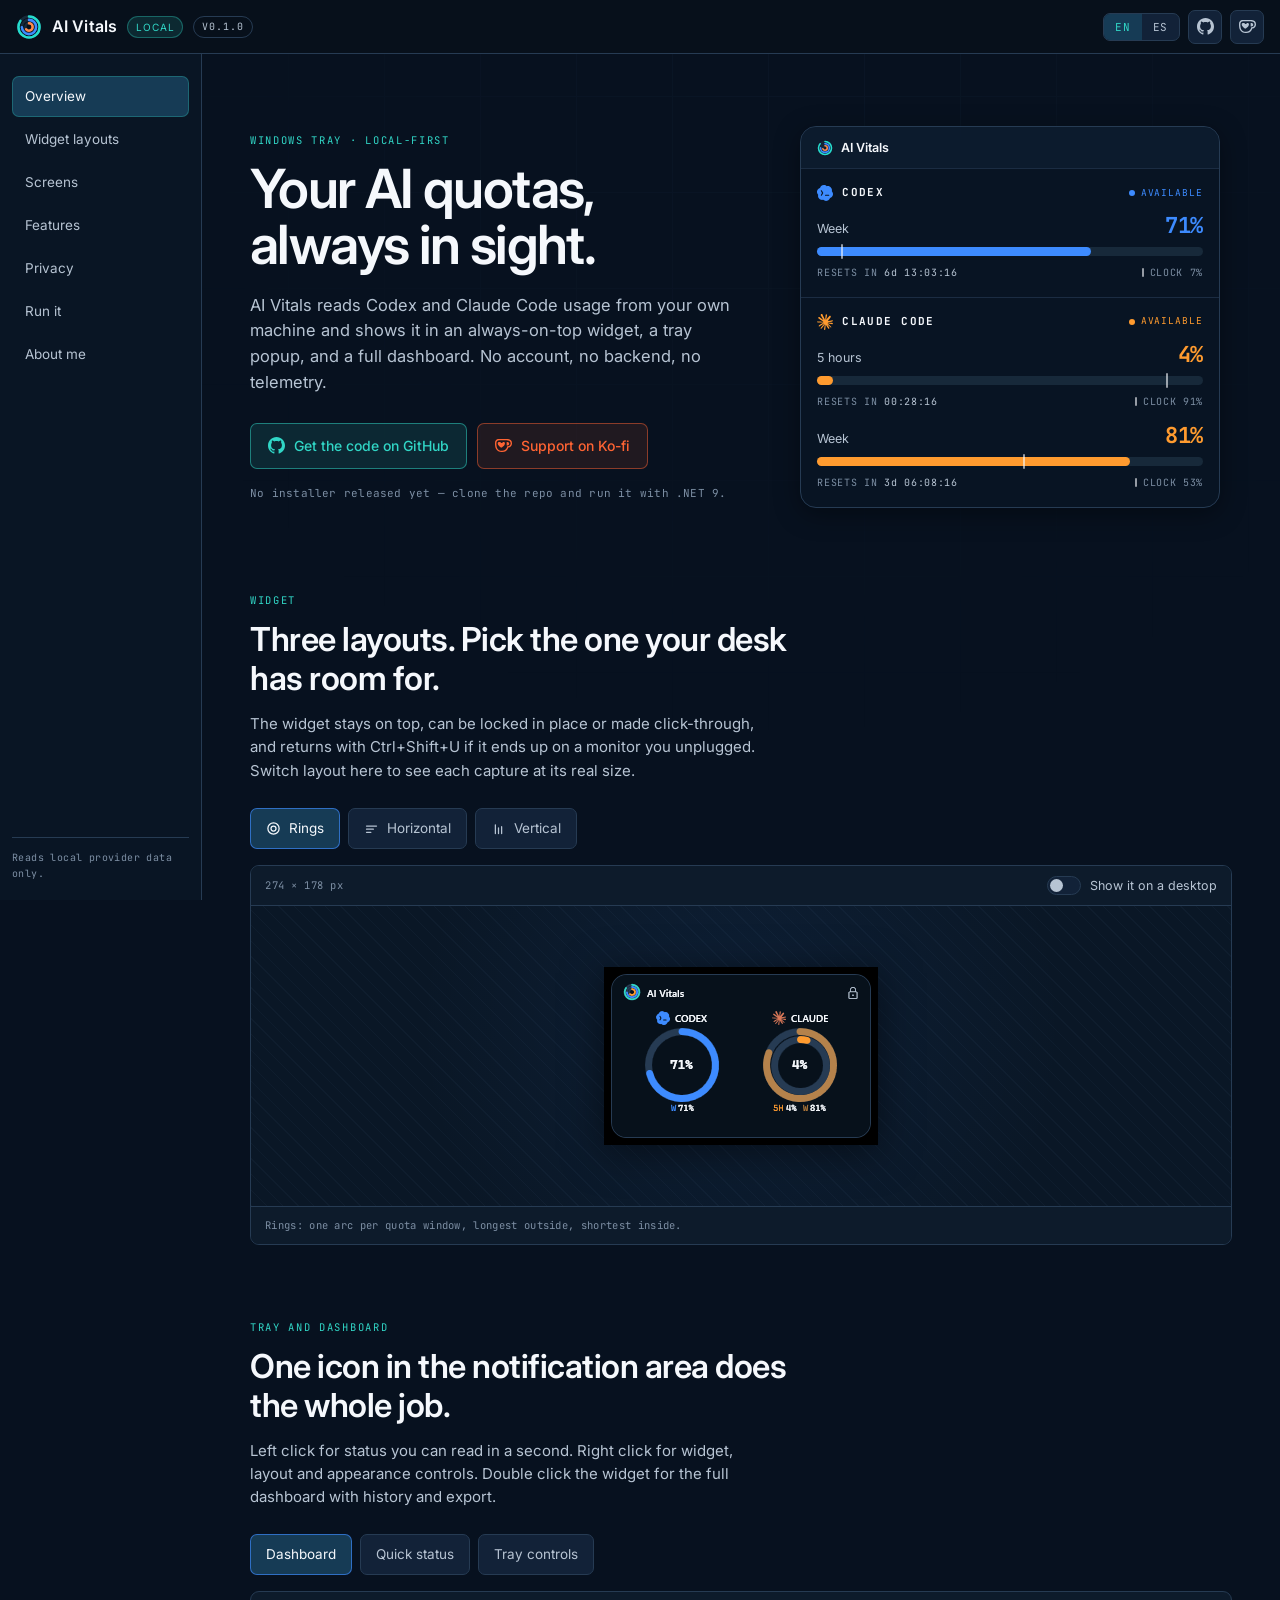
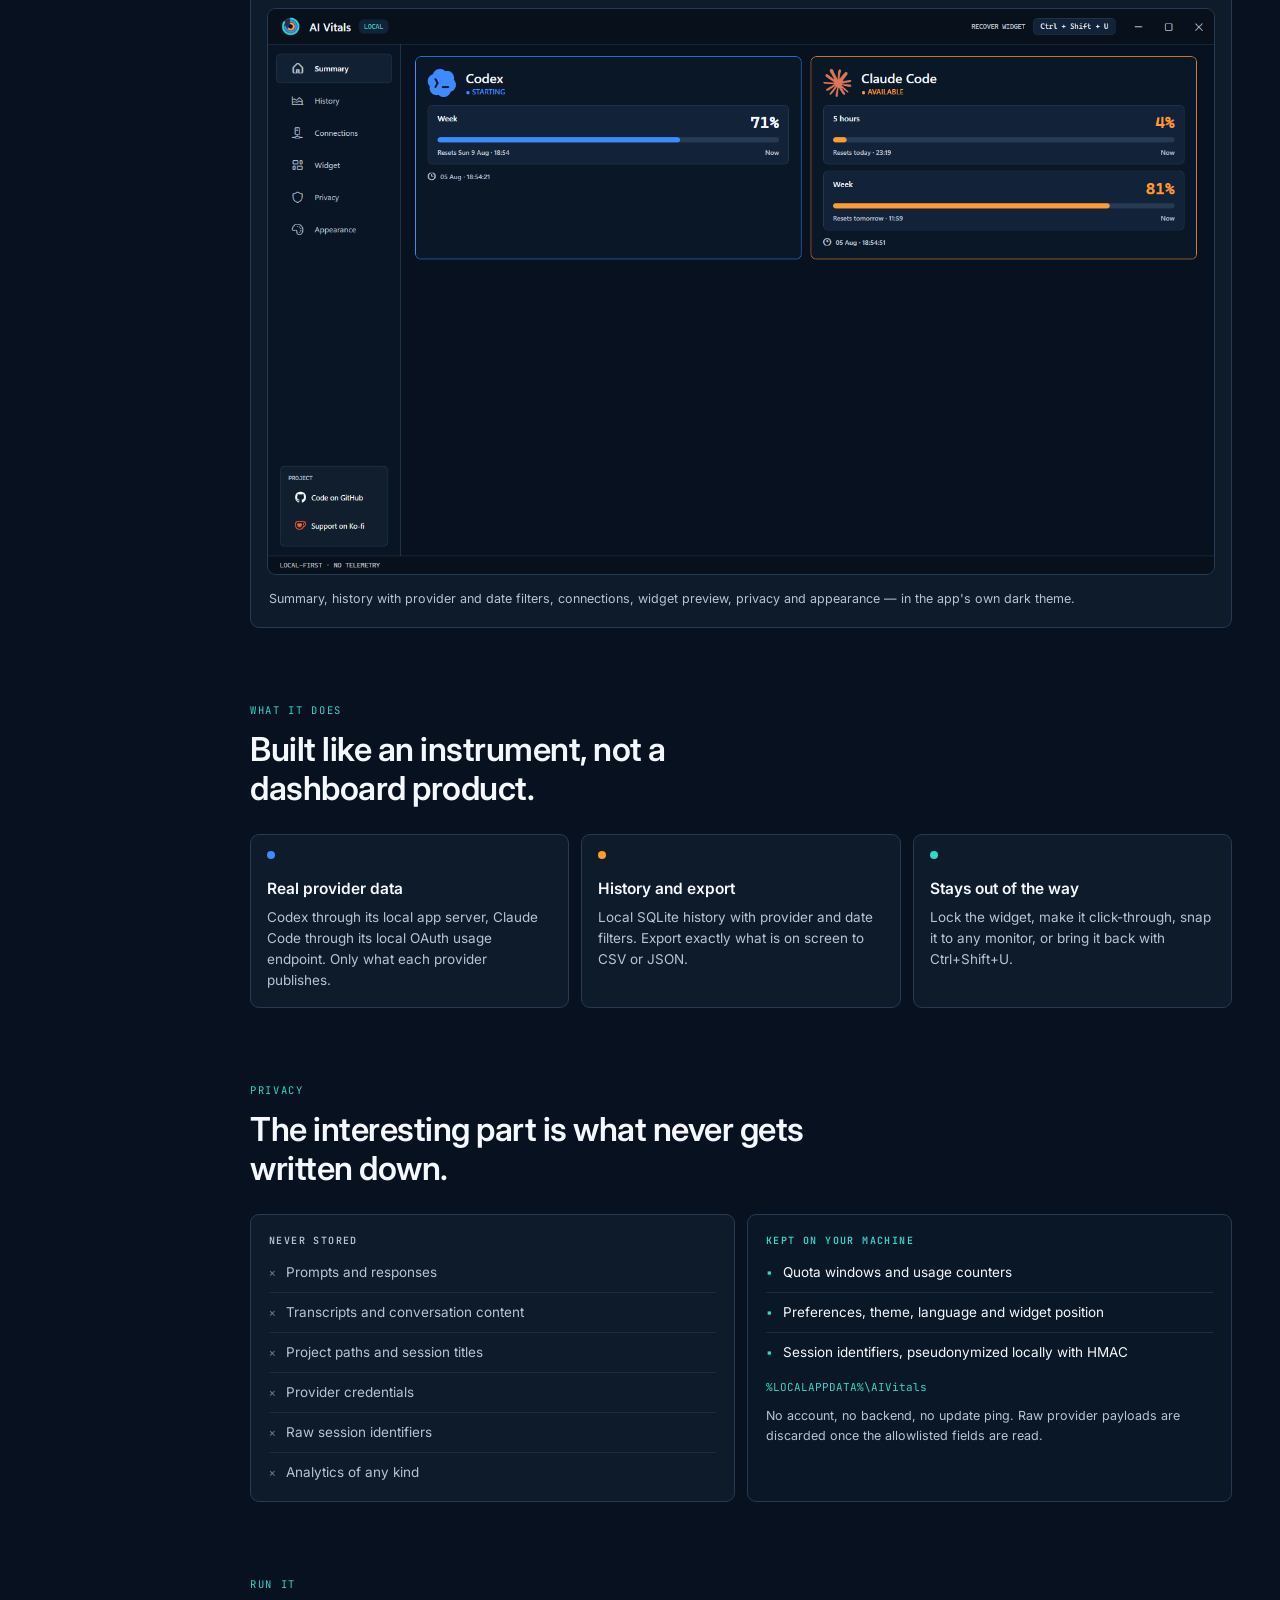
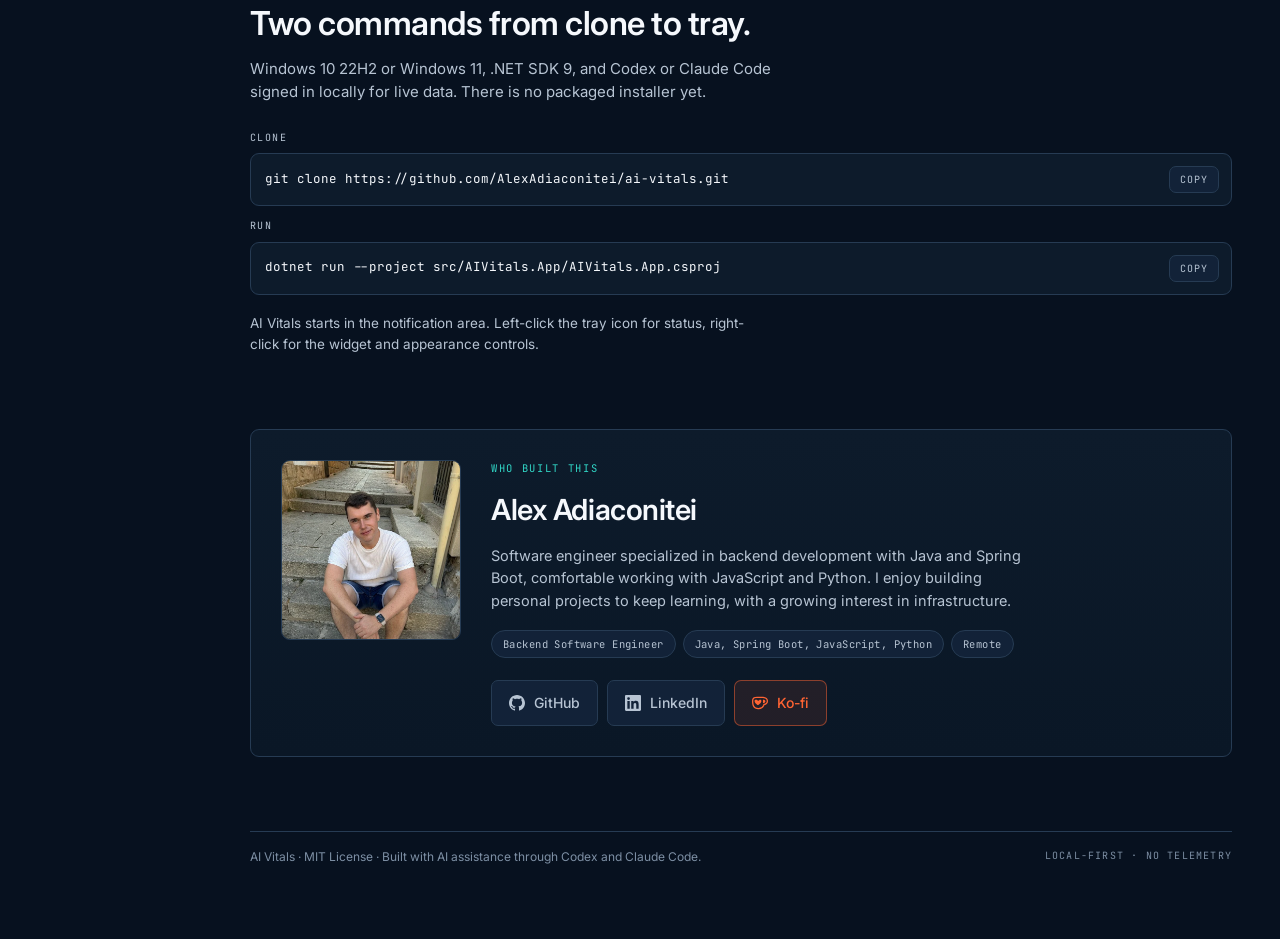
==== commit aa98da85: "docs: updated landing page with svg and about image" ====
--- a/index.html
+++ b/index.html
@@ -83,41 +83,80 @@
         <p class="hero__foot mono" data-i18n="hero.foot">No installer released yet — clone the repo and run it with .NET 9.</p>
       </div>
 
-      <!-- signature: a live widget, not a picture of one -->
-      <div class="hero__widget">
-        <div class="glass glass--hero" role="img" data-i18n-label="hero.rings.alt"
-             aria-label="Activity rings: Codex week at 71 percent, Claude Code week at 81 percent.">
-          <div class="glass__head">
+      <!-- signature: the reading itself — one meter per quota window, each
+           with the clock that empties it. Colour means provider, nothing else. -->
+      <div class="hero__panel">
+        <div class="panel" role="group" data-i18n-label="hero.panel.label" aria-label="Sample reading: Codex and Claude Code quota windows">
+          <div class="panel__head">
             <img src="assets/img/app-icon.svg" alt="" width="16" height="16" />
-            <span class="glass__name">AI Vitals</span>
-            <span class="glass__state mono" data-i18n="hero.rings.state">LIVE SAMPLE</span>
-          </div>
-          <div class="rings">
-            <svg class="rings__svg" viewBox="0 0 256 256" aria-hidden="true">
-              <circle class="rings__track" cx="128" cy="128" r="104" stroke-width="25" />
-              <circle class="rings__arc" id="ringApp" cx="128" cy="128" r="104" stroke="#31D6C6" stroke-width="25" stroke-linecap="round" transform="rotate(-90 128 128)" />
-              <circle class="rings__track" cx="128" cy="128" r="70" stroke-width="25" />
-              <circle class="rings__arc" id="ringCodex" cx="128" cy="128" r="70" stroke="#3D8BFF" stroke-width="25" stroke-linecap="round" transform="rotate(-90 128 128)" />
-              <circle class="rings__track" cx="128" cy="128" r="36" stroke-width="25" />
-              <circle class="rings__arc" id="ringClaude" cx="128" cy="128" r="36" stroke="#FF9B2F" stroke-width="25" stroke-linecap="round" transform="rotate(-90 128 128)" />
-            </svg>
-          </div>
-          <dl class="legend">
-            <div class="legend__row">
-              <dt><span class="dot dot--blue"></span><span data-i18n="hero.legend.codex">Codex · week</span></dt>
-              <dd class="mono" data-count="71">71%</dd>
+            <span class="panel__name">AI Vitals</span>
+          </div>
+
+          <div class="prov prov--codex">
+            <div class="prov__head">
+              <svg class="prov__icon" viewBox="0 0 24 24" aria-hidden="true" width="16" height="16"><path fill="currentColor" fill-rule="evenodd" clip-rule="evenodd" d="M8.086.457a6.105 6.105 0 013.046-.415c1.333.153 2.521.72 3.564 1.7a.117.117 0 00.107.029c1.408-.346 2.762-.224 4.061.366l.063.03.154.076c1.357.703 2.33 1.77 2.918 3.198.278.679.418 1.388.421 2.126a5.655 5.655 0 01-.18 1.631.167.167 0 00.04.155 5.982 5.982 0 011.578 2.891c.385 1.901-.01 3.615-1.183 5.14l-.182.22a6.063 6.063 0 01-2.934 1.851.162.162 0 00-.108.102c-.255.736-.511 1.364-.987 1.992-1.199 1.582-2.962 2.462-4.948 2.451-1.583-.008-2.986-.587-4.21-1.736a.145.145 0 00-.14-.032c-.518.167-1.04.191-1.604.185a5.924 5.924 0 01-2.595-.622 6.058 6.058 0 01-2.146-1.781c-.203-.269-.404-.522-.551-.821a7.74 7.74 0 01-.495-1.283 6.11 6.11 0 01-.017-3.064.166.166 0 00.008-.074.115.115 0 00-.037-.064 5.958 5.958 0 01-1.38-2.202 5.196 5.196 0 01-.333-1.589 6.915 6.915 0 01.188-2.132c.45-1.484 1.309-2.648 2.577-3.493.282-.188.55-.334.802-.438.286-.12.573-.22.861-.304a.129.129 0 00.087-.087A6.016 6.016 0 015.635 2.31C6.315 1.464 7.132.846 8.086.457zm-.804 7.85a.848.848 0 00-1.473.842l1.694 2.965-1.688 2.848a.849.849 0 001.46.864l1.94-3.272a.849.849 0 00.007-.854l-1.94-3.393zm5.446 6.24a.849.849 0 000 1.695h4.848a.849.849 0 000-1.696h-4.848z"/></svg>
+              <span class="prov__name mono">CODEX</span>
+              <span class="prov__state mono" data-i18n="hero.panel.available">AVAILABLE</span>
             </div>
-            <div class="legend__row">
-              <dt><span class="dot dot--orange"></span><span data-i18n="hero.legend.claude">Claude Code · week</span></dt>
-              <dd class="mono" data-count="81">81%</dd>
+            <ul class="wins">
+              <li class="win">
+                <div class="win__top">
+                  <span class="win__label" data-i18n="hero.win.week">Week</span>
+                  <span class="win__pct mono" data-count="71">71%</span>
+                </div>
+                <div class="meter" role="progressbar" aria-valuemin="0" aria-valuemax="100" aria-valuenow="71"
+                     data-i18n-label="hero.a11y.codexWeek" aria-label="Codex, week window, 71 percent used">
+                  <span class="meter__fill" data-fill="71"></span>
+                  <span class="meter__now" data-window="codex-week"></span>
+                </div>
+                <p class="win__foot mono">
+                  <span class="win__clock"><span data-i18n="hero.win.resets">RESETS IN</span> <time data-window="codex-week">—</time></span>
+                  <span class="win__pace"><span data-i18n="hero.win.clock">CLOCK</span> <span data-window="codex-week">—</span></span>
+                </p>
+              </li>
+            </ul>
+          </div>
+
+          <div class="prov prov--claude">
+            <div class="prov__head">
+              <svg class="prov__icon" viewBox="0 0 256 257" aria-hidden="true" width="16" height="16"><path fill="currentColor" d="m50.228 170.321 50.357-28.257.843-2.463-.843-1.361h-2.462l-8.426-.518-28.775-.778-24.952-1.037-24.175-1.296-6.092-1.297L0 125.796l.583-3.759 5.12-3.434 7.324.648 16.202 1.101 24.304 1.685 17.629 1.037 26.118 2.722h4.148l.583-1.685-1.426-1.037-1.101-1.037-25.147-17.045-27.22-18.017-14.258-10.37-7.713-5.25-3.888-4.925-1.685-10.758 7-7.713 9.397.649 2.398.648 9.527 7.323 20.35 15.75L94.817 91.9l3.889 3.24 1.555-1.102.195-.777-1.75-2.917-14.453-26.118-15.425-26.572-6.87-11.018-1.814-6.61c-.648-2.723-1.102-4.991-1.102-7.778l7.972-10.823L71.42 0 82.05 1.426l4.472 3.888 6.61 15.101 10.694 23.786 16.591 32.34 4.861 9.592 2.592 8.879.973 2.722h1.685v-1.556l1.36-18.211 2.528-22.36 2.463-28.776.843-8.1 4.018-9.722 7.971-5.25 6.222 2.981 5.12 7.324-.713 4.73-3.046 19.768-5.962 30.98-3.889 20.739h2.268l2.593-2.593 10.499-13.934 17.628-22.036 7.778-8.749 9.073-9.657 5.833-4.601h11.018l8.1 12.055-3.628 12.443-11.342 14.388-9.398 12.184-13.48 18.147-8.426 14.518.778 1.166 2.01-.194 30.46-6.481 16.462-2.982 19.637-3.37 8.88 4.148.971 4.213-3.5 8.62-20.998 5.184-24.628 4.926-36.682 8.685-.454.324.519.648 16.526 1.555 7.065.389h17.304l32.21 2.398 8.426 5.574 5.055 6.805-.843 5.184-12.962 6.611-17.498-4.148-40.83-9.721-14-3.5h-1.944v1.167l11.666 11.406 21.387 19.314 26.767 24.887 1.36 6.157-3.434 4.86-3.63-.518-23.526-17.693-9.073-7.972-20.545-17.304h-1.36v1.814l4.73 6.935 25.017 37.59 1.296 11.536-1.814 3.76-6.481 2.268-7.13-1.297-14.647-20.544-15.1-23.138-12.185-20.739-1.49.843-7.194 77.448-3.37 3.953-7.778 2.981-6.48-4.925-3.436-7.972 3.435-15.749 4.148-20.544 3.37-16.333 3.046-20.285 1.815-6.74-.13-.454-1.49.194-15.295 20.999-23.267 31.433-18.406 19.702-4.407 1.75-7.648-3.954.713-7.064 4.277-6.286 25.47-32.405 15.36-20.092 9.917-11.6-.065-1.686h-.583L44.07 198.125l-12.055 1.555-5.185-4.86.648-7.972 2.463-2.593 20.35-13.999-.064.065Z"/></svg>
+              <span class="prov__name mono">CLAUDE CODE</span>
+              <span class="prov__state mono" data-i18n="hero.panel.available">AVAILABLE</span>
             </div>
-            <div class="legend__row">
-              <dt><span class="dot dot--teal"></span><span data-i18n="hero.legend.app">Reading freshness</span></dt>
-              <dd class="mono" data-i18n="hero.legend.fresh">ACTIVE</dd>
-            </div>
-          </dl>
-        </div>
-        <p class="hero__caption mono" data-i18n="hero.caption">Sample values from a real capture. Missing data stays missing — never a synthetic 0%.</p>
+            <ul class="wins">
+              <li class="win">
+                <div class="win__top">
+                  <span class="win__label" data-i18n="hero.win.5h">5 hours</span>
+                  <span class="win__pct mono" data-count="4">4%</span>
+                </div>
+                <div class="meter" role="progressbar" aria-valuemin="0" aria-valuemax="100" aria-valuenow="4"
+                     data-i18n-label="hero.a11y.claude5h" aria-label="Claude Code, 5-hour window, 4 percent used">
+                  <span class="meter__fill" data-fill="4"></span>
+                  <span class="meter__now" data-window="claude-5h"></span>
+                </div>
+                <p class="win__foot mono">
+                  <span class="win__clock"><span data-i18n="hero.win.resets">RESETS IN</span> <time data-window="claude-5h">—</time></span>
+                  <span class="win__pace"><span data-i18n="hero.win.clock">CLOCK</span> <span data-window="claude-5h">—</span></span>
+                </p>
+              </li>
+              <li class="win">
+                <div class="win__top">
+                  <span class="win__label" data-i18n="hero.win.week">Week</span>
+                  <span class="win__pct mono" data-count="81">81%</span>
+                </div>
+                <div class="meter" role="progressbar" aria-valuemin="0" aria-valuemax="100" aria-valuenow="81"
+                     data-i18n-label="hero.a11y.claudeWeek" aria-label="Claude Code, week window, 81 percent used">
+                  <span class="meter__fill" data-fill="81"></span>
+                  <span class="meter__now" data-window="claude-week"></span>
+                </div>
+                <p class="win__foot mono">
+                  <span class="win__clock"><span data-i18n="hero.win.resets">RESETS IN</span> <time data-window="claude-week">—</time></span>
+                  <span class="win__pace"><span data-i18n="hero.win.clock">CLOCK</span> <span data-window="claude-week">—</span></span>
+                </p>
+              </li>
+            </ul>
+          </div>
+        </div>
       </div>
     </section>
 
@@ -222,11 +261,6 @@
           <p data-i18n="features.f1.d">Codex through its local app server, Claude Code through its local OAuth usage endpoint. Only what each provider publishes.</p>
         </li>
         <li class="card">
-          <span class="card__mark dot dot--teal"></span>
-          <h3 data-i18n="features.f2.t">Honest freshness</h3>
-          <p data-i18n="features.f2.d">Active, delayed, stale and expired readings are labelled as such. An absent value shows as waiting, never as 0%.</p>
-        </li>
-        <li class="card">
           <span class="card__mark dot dot--orange"></span>
           <h3 data-i18n="features.f3.t">History and export</h3>
           <p data-i18n="features.f3.d">Local SQLite history with provider and date filters. Export exactly what is on screen to CSV or JSON.</p>
@@ -235,16 +269,6 @@
           <span class="card__mark dot dot--teal"></span>
           <h3 data-i18n="features.f4.t">Stays out of the way</h3>
           <p data-i18n="features.f4.d">Lock the widget, make it click-through, snap it to any monitor, or bring it back with Ctrl+Shift+U.</p>
-        </li>
-        <li class="card">
-          <span class="card__mark dot dot--blue"></span>
-          <h3 data-i18n="features.f5.t">English and Spanish</h3>
-          <p data-i18n="features.f5.d">Both interfaces ship in the app, with light, dark and system themes and Windows high contrast.</p>
-        </li>
-        <li class="card">
-          <span class="card__mark dot dot--orange"></span>
-          <h3 data-i18n="features.f6.t">Readable units</h3>
-          <p data-i18n="features.f6.d">45.7 s, 3 min 05 s, 1,180 tokens, 1.6628 USD. Numbers are formatted for people, not for logs.</p>
         </li>
       </ul>
     </section>
@@ -341,7 +365,7 @@
     </section>
 
     <footer class="foot">
-      <p data-i18n="foot.left">AI Vitals · MIT License · Built with AI assistance through Codex.</p>
+      <p data-i18n="foot.left">AI Vitals · MIT License · Built with AI assistance through Codex and Claude Code.</p>
       <p class="mono foot__right">LOCAL-FIRST · NO TELEMETRY</p>
     </footer>
   </main>
--- a/assets/css/site.css
+++ b/assets/css/site.css
@@ -272,43 +272,122 @@
 .btn--ghost { color: var(--muted); }
 .btn--ghost:hover { color: var(--text); }
 
-/* the hero widget: same glass, radius and shadow rules as the real one */
-.glass {
-  background: var(--glass);
-  border: 1px solid var(--line);
-  border-radius: var(--r-widget);
-  box-shadow: 0 4px 17px rgba(0, 0, 0, .32);
-  backdrop-filter: blur(9px);
-  padding: 14px 16px 16px;
-}
-.glass--hero { max-width: 380px; margin-inline: auto; }
-.glass__head { display: flex; align-items: center; gap: 7px; padding-bottom: 12px; border-bottom: 1px solid var(--line-soft); }
-.glass__name { font-size: 12.5px; font-weight: 600; }
-.glass__state { margin-left: auto; font-size: 9.5px; letter-spacing: .1em; color: var(--teal); }
-
-.rings { padding: 18px 0 6px; display: grid; place-items: center; }
-.rings__svg { width: min(238px, 62vw); height: auto; }
-.rings__track { fill: none; stroke: #17293A; }
-.rings__arc {
-  fill: none;
-  stroke-dasharray: 0 2000;
-  transition: stroke-dasharray 1.4s cubic-bezier(.22, .8, .28, 1);
-}
-
-.legend { margin: 6px 0 0; display: grid; gap: 7px; }
-.legend__row { display: flex; align-items: center; justify-content: space-between; gap: 12px; }
-.legend dt { display: flex; align-items: center; gap: 8px; font-size: 12px; color: var(--muted); }
-.legend dd { margin: 0; font-size: 13px; font-weight: 700; letter-spacing: .01em; }
-.legend__row:nth-child(1) dd { color: var(--blue); }
-.legend__row:nth-child(2) dd { color: var(--orange); }
-.legend__row:nth-child(3) dd { color: var(--teal); font-size: 10px; letter-spacing: .1em; }
-
 .dot { width: 8px; height: 8px; border-radius: 50%; flex: none; display: inline-block; }
 .dot--teal { background: var(--teal); }
 .dot--blue { background: var(--blue); }
 .dot--orange { background: var(--orange); }
 
-.hero__caption { margin: 14px auto 0; font-size: 10.5px; color: #7D8FA4; max-width: 380px; line-height: 1.6; }
+/* ── hero panel ──────────────────────────────────────────────────────
+   One meter per quota window, in the app's own glass, radius and shadow.
+   Colour carries the provider — blue Codex, orange Claude — and each label
+   sits on its own row, so nothing needs a legend to be read. */
+.hero__panel { min-width: 0; }
+
+.panel {
+  max-width: 420px;
+  margin-inline: auto;
+  background: var(--glass);
+  border: 1px solid var(--line);
+  border-radius: var(--r-widget);
+  box-shadow: 0 6px 26px rgba(0, 0, 0, .38);
+  backdrop-filter: blur(9px);
+  overflow: hidden;
+}
+.panel__head {
+  display: flex;
+  align-items: center;
+  gap: 8px;
+  padding: 11px 16px;
+  background: rgba(18, 34, 56, .55);
+  border-bottom: 1px solid var(--line-soft);
+}
+.panel__name { font-size: 12.5px; font-weight: 600; }
+.panel__stamp { margin-left: auto; font-size: 9.5px; letter-spacing: .1em; color: #7D8FA4; }
+
+/* provider block: sets the colour every meter and figure inherits */
+.prov { padding: 15px 16px 17px; }
+.prov + .prov { border-top: 1px solid var(--line-soft); }
+.prov--codex { color: var(--blue); }
+.prov--claude { color: var(--orange); }
+
+.prov__head { display: flex; align-items: center; gap: 9px; margin-bottom: 14px; }
+/* provider marks, straight from the app's own asset folder, tinted by the
+   block colour so the icon and its figures always agree */
+.prov__icon { flex: none; width: 16px; height: 16px; color: currentColor; }
+.prov__name { font-size: 11px; font-weight: 700; letter-spacing: .13em; color: var(--text); }
+.prov__state {
+  margin-left: auto;
+  display: inline-flex;
+  align-items: center;
+  gap: 6px;
+  font-size: 9.5px;
+  letter-spacing: .1em;
+  color: currentColor;
+}
+.prov__state::before { content: ""; width: 6px; height: 6px; border-radius: 50%; background: currentColor; }
+
+.wins { list-style: none; margin: 0; padding: 0; display: grid; gap: 16px; }
+.win__top { display: flex; align-items: baseline; justify-content: space-between; gap: 12px; }
+.win__label { font-size: 12.5px; color: var(--muted); }
+.win__pct {
+  font-size: 22px;
+  font-weight: 700;
+  line-height: 1;
+  letter-spacing: -.01em;
+  color: currentColor;
+  font-variant-numeric: tabular-nums;
+}
+
+.meter { position: relative; height: 9px; margin: 8px 0 9px; border-radius: 999px; background: #17293A; }
+.meter__fill {
+  position: absolute;
+  left: 0;
+  top: 0;
+  bottom: 0;
+  width: 0;
+  border-radius: 999px;
+  background: currentColor;
+  transition: width 1.1s cubic-bezier(.22, .8, .28, 1);
+}
+/* the hairline: where the clock stands inside the window, so a filled bar
+   can be read against the time it has left */
+.meter__now {
+  position: absolute;
+  top: -3px;
+  bottom: -3px;
+  left: 0;
+  width: 2px;
+  margin-left: -1px;
+  border-radius: 2px;
+  background: var(--text);
+  opacity: .6;
+}
+
+.win__foot {
+  display: flex;
+  flex-wrap: wrap;
+  align-items: center;
+  justify-content: space-between;
+  gap: 3px 12px;
+  margin: 0;
+  font-size: 10px;
+  letter-spacing: .07em;
+  color: #7D8FA4;
+}
+.win__clock time { color: var(--muted); font-variant-numeric: tabular-nums; }
+.win__pace::before {
+  content: "";
+  display: inline-block;
+  width: 2px;
+  height: 9px;
+  margin-right: 6px;
+  vertical-align: -1px;
+  border-radius: 2px;
+  background: var(--text);
+  opacity: .6;
+}
+
+.hero__caption { margin: 14px auto 0; font-size: 10.5px; color: #7D8FA4; max-width: 420px; line-height: 1.65; }
 
 /* ── segmented switchers (same language as the tray menu) ────────── */
 .switcher {
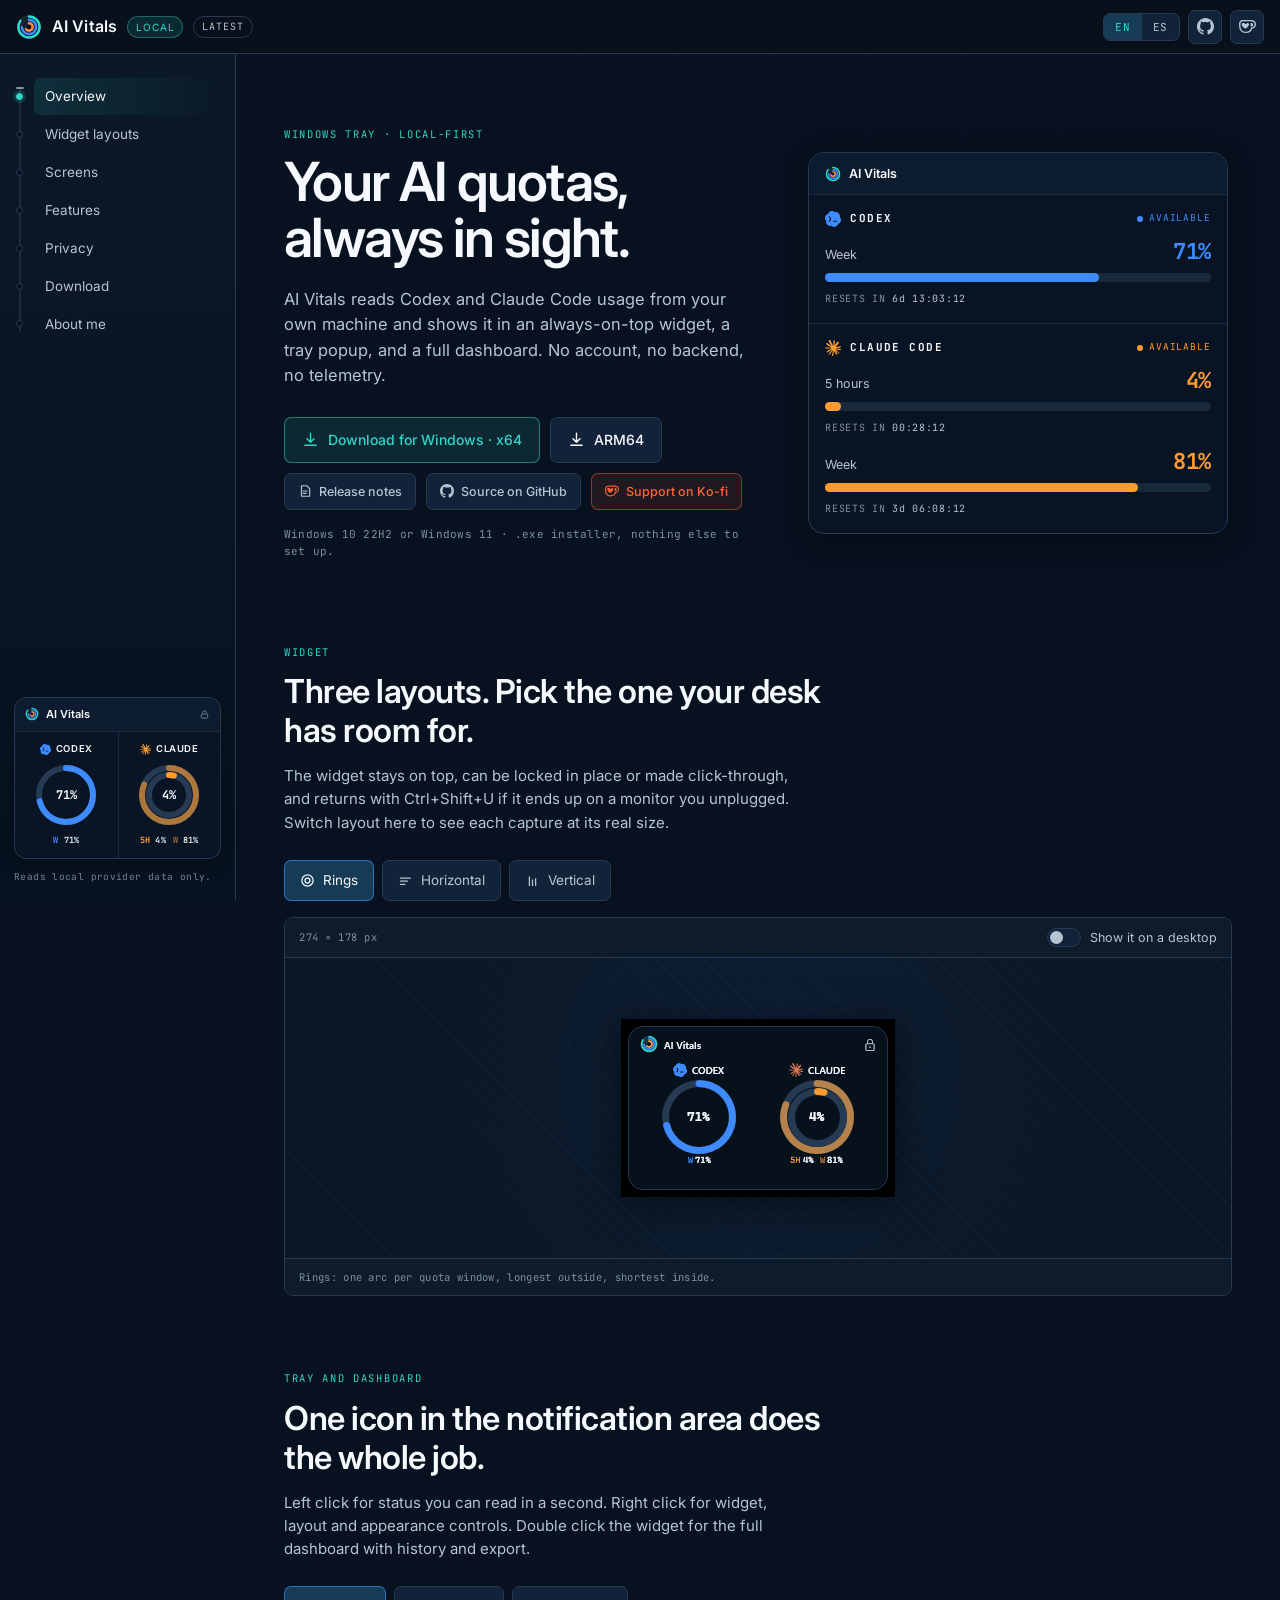
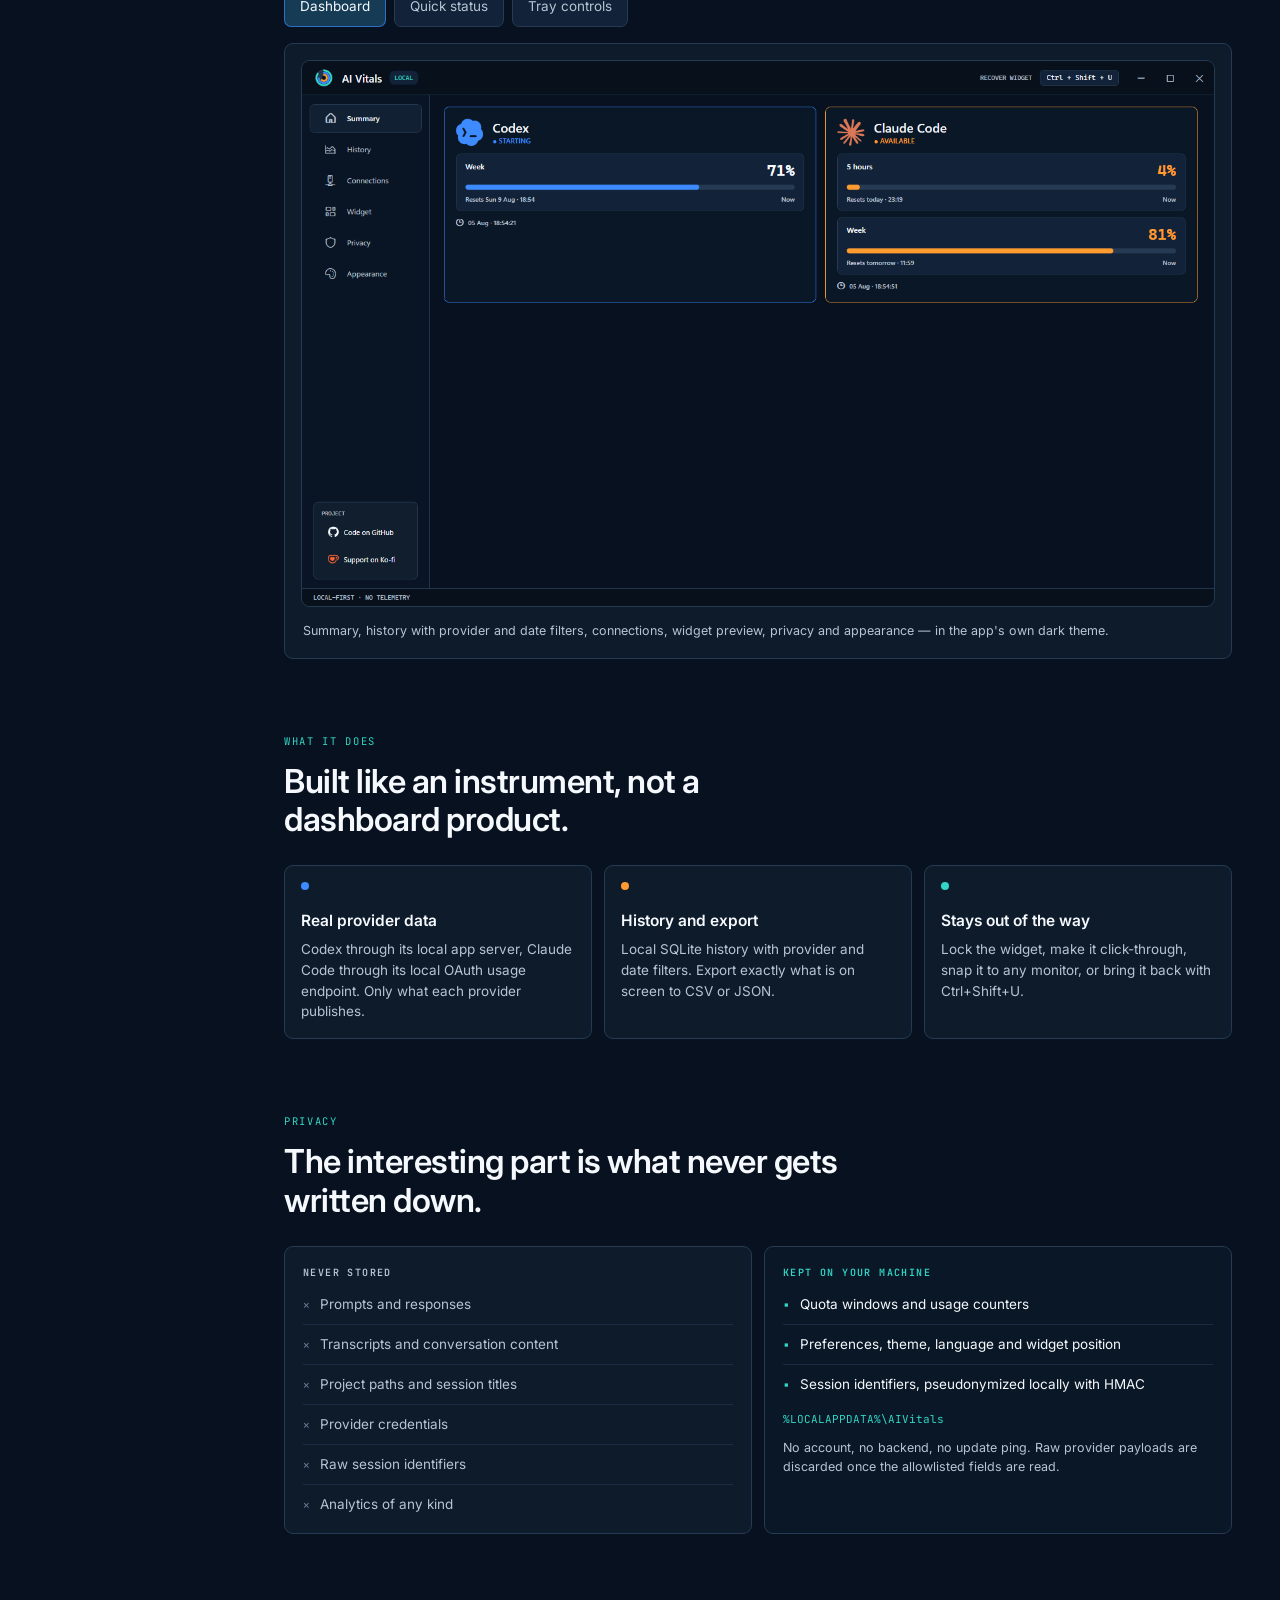
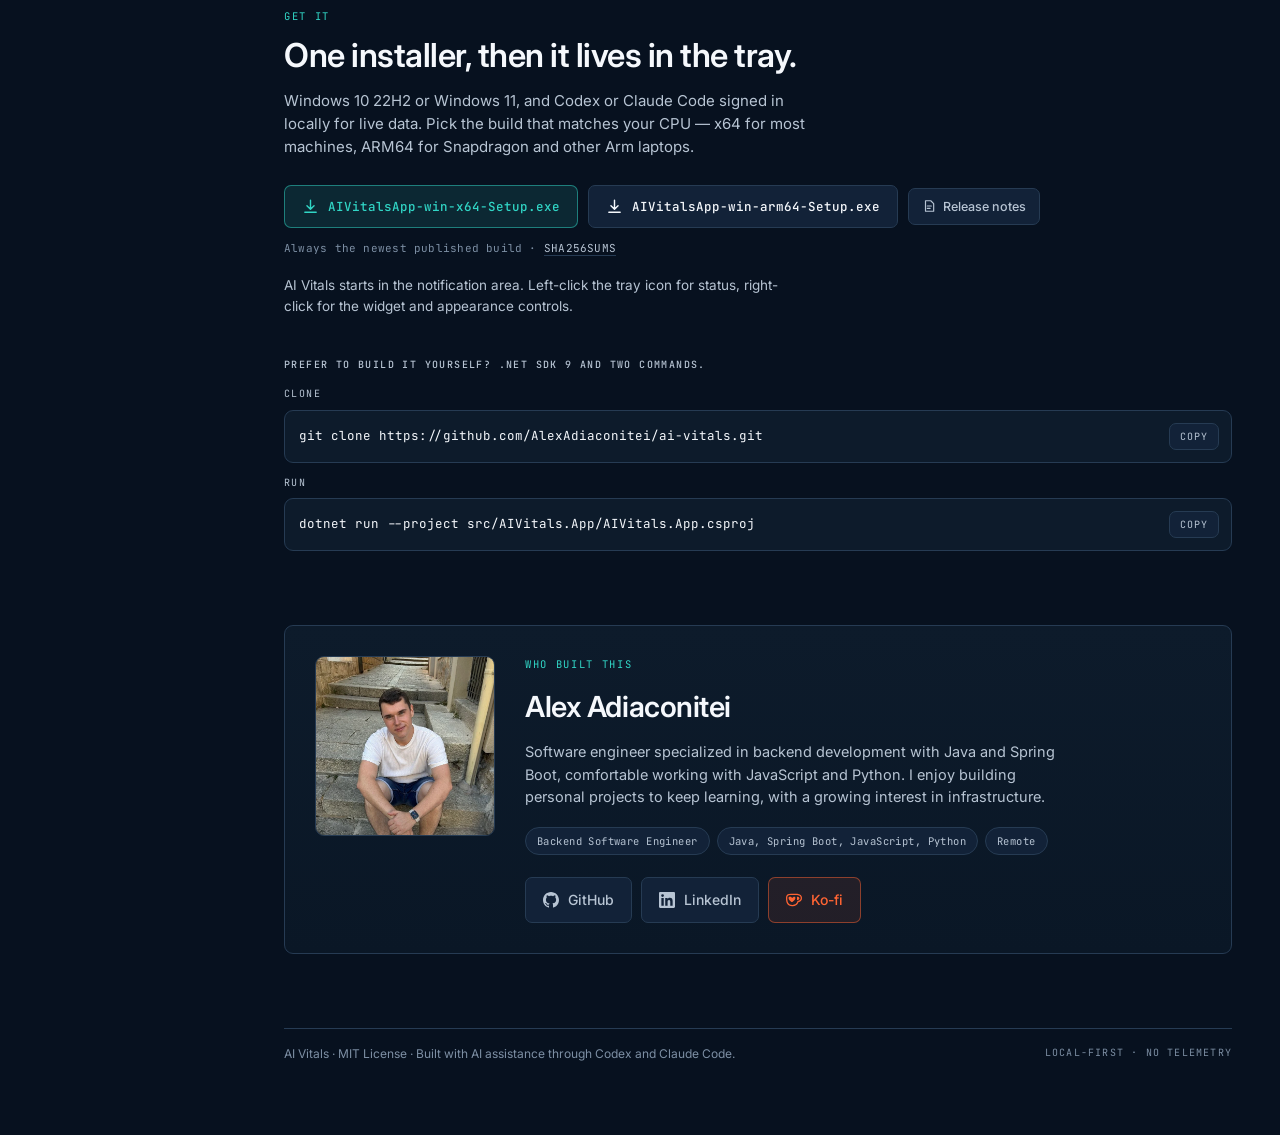
==== commit 50a08ad5: "feat(pages): landing page with .exe download Publishes the AI Vitals landing page: hero reading, wid" ====
--- a/index.html
+++ b/index.html
@@ -28,7 +28,7 @@
     <img class="topbar__icon" src="assets/img/app-icon.svg" alt="" width="26" height="26" />
     <span class="topbar__name">AI Vitals</span>
     <span class="chip chip--teal">LOCAL</span>
-    <span class="chip chip--line mono">v0.1.0</span>
+    <span class="chip chip--line mono" data-i18n="topbar.version" data-i18n-live="topbar.version.live">latest</span>
   </div>
   <div class="topbar__actions">
     <div class="langswitch" role="group" aria-label="Language / Idioma">
@@ -48,16 +48,73 @@
 
   <!-- ── app chrome: sidebar nav ─────────────────────────────────────── -->
   <nav class="rail" aria-label="Sections">
-    <ul class="rail__list">
-      <li><a class="rail__item" href="#overview" data-i18n="nav.overview">Overview</a></li>
-      <li><a class="rail__item" href="#layouts" data-i18n="nav.layouts">Widget layouts</a></li>
-      <li><a class="rail__item" href="#screens" data-i18n="nav.screens">Screens</a></li>
-      <li><a class="rail__item" href="#features" data-i18n="nav.features">Features</a></li>
-      <li><a class="rail__item" href="#privacy" data-i18n="nav.privacy">Privacy</a></li>
-      <li><a class="rail__item" href="#install" data-i18n="nav.install">Run it</a></li>
-      <li><a class="rail__item" href="#about" data-i18n="nav.about">About me</a></li>
-    </ul>
+    <!-- the nav is a gauge: one station per section, and a hairline marking
+         how far down the page you have read. -->
+    <div class="rail__gauge">
+      <span class="rail__track" aria-hidden="true">
+        <span class="rail__fill"></span>
+        <span class="rail__now"></span>
+      </span>
+      <ul class="rail__list">
+        <li><a class="rail__item" href="#overview"><span class="rail__node" aria-hidden="true"></span><span data-i18n="nav.overview">Overview</span></a></li>
+        <li><a class="rail__item" href="#layouts"><span class="rail__node" aria-hidden="true"></span><span data-i18n="nav.layouts">Widget layouts</span></a></li>
+        <li><a class="rail__item" href="#screens"><span class="rail__node" aria-hidden="true"></span><span data-i18n="nav.screens">Screens</span></a></li>
+        <li><a class="rail__item" href="#features"><span class="rail__node" aria-hidden="true"></span><span data-i18n="nav.features">Features</span></a></li>
+        <li><a class="rail__item" href="#privacy"><span class="rail__node" aria-hidden="true"></span><span data-i18n="nav.privacy">Privacy</span></a></li>
+        <li><a class="rail__item" href="#install"><span class="rail__node" aria-hidden="true"></span><span data-i18n="nav.install">Download</span></a></li>
+        <li><a class="rail__item" href="#about"><span class="rail__node" aria-hidden="true"></span><span data-i18n="nav.about">About me</span></a></li>
+      </ul>
+    </div>
+
     <div class="rail__foot">
+      <!-- the ring widget, docked. Same geometry as WidgetView: one arc per
+           quota window, longest outside, the first window's figure in the
+           middle, short labels underneath. aria-hidden because the hero
+           already states this reading in text. -->
+      <div class="mini" aria-hidden="true">
+        <div class="mini__head">
+          <img src="assets/img/app-icon.svg" alt="" width="14" height="14" />
+          <span class="mini__title">AI Vitals</span>
+          <svg class="mini__glyph" viewBox="0 0 24 24" width="11" height="11" fill="none" stroke="currentColor" stroke-width="2"><rect x="5" y="11" width="14" height="9" rx="2"/><path d="M8 11V8a4 4 0 0 1 8 0v3"/></svg>
+        </div>
+        <div class="mini__grid">
+          <div class="mini__cell prov--codex">
+            <p class="mini__name">
+              <svg viewBox="0 0 24 24" aria-hidden="true" width="11" height="11"><path fill="currentColor" fill-rule="evenodd" clip-rule="evenodd" d="M8.086.457a6.105 6.105 0 013.046-.415c1.333.153 2.521.72 3.564 1.7a.117.117 0 00.107.029c1.408-.346 2.762-.224 4.061.366l.063.03.154.076c1.357.703 2.33 1.77 2.918 3.198.278.679.418 1.388.421 2.126a5.655 5.655 0 01-.18 1.631.167.167 0 00.04.155 5.982 5.982 0 011.578 2.891c.385 1.901-.01 3.615-1.183 5.14l-.182.22a6.063 6.063 0 01-2.934 1.851.162.162 0 00-.108.102c-.255.736-.511 1.364-.987 1.992-1.199 1.582-2.962 2.462-4.948 2.451-1.583-.008-2.986-.587-4.21-1.736a.145.145 0 00-.14-.032c-.518.167-1.04.191-1.604.185a5.924 5.924 0 01-2.595-.622 6.058 6.058 0 01-2.146-1.781c-.203-.269-.404-.522-.551-.821a7.74 7.74 0 01-.495-1.283 6.11 6.11 0 01-.017-3.064.166.166 0 00.008-.074.115.115 0 00-.037-.064 5.958 5.958 0 01-1.38-2.202 5.196 5.196 0 01-.333-1.589 6.915 6.915 0 01.188-2.132c.45-1.484 1.309-2.648 2.577-3.493.282-.188.55-.334.802-.438.286-.12.573-.22.861-.304a.129.129 0 00.087-.087A6.016 6.016 0 015.635 2.31C6.315 1.464 7.132.846 8.086.457zm-.804 7.85a.848.848 0 00-1.473.842l1.694 2.965-1.688 2.848a.849.849 0 001.46.864l1.94-3.272a.849.849 0 00.007-.854l-1.94-3.393zm5.446 6.24a.849.849 0 000 1.695h4.848a.849.849 0 000-1.696h-4.848z"/></svg>
+              <span>CODEX</span>
+            </p>
+            <div class="rings">
+              <svg viewBox="0 0 64 64" width="64" height="64" aria-hidden="true">
+                <g transform="rotate(-90 32 32)">
+                  <circle class="rings__track" cx="32" cy="32" r="27" />
+                  <circle class="rings__arc" cx="32" cy="32" r="27" data-arc="71" />
+                </g>
+              </svg>
+              <span class="rings__value mono">71%</span>
+            </div>
+            <p class="mini__bands mono"><span><b>W</b> 71%</span></p>
+          </div>
+
+          <div class="mini__cell prov--claude">
+            <p class="mini__name">
+              <svg viewBox="0 0 256 257" aria-hidden="true" width="11" height="11"><path fill="currentColor" d="m50.228 170.321 50.357-28.257.843-2.463-.843-1.361h-2.462l-8.426-.518-28.775-.778-24.952-1.037-24.175-1.296-6.092-1.297L0 125.796l.583-3.759 5.12-3.434 7.324.648 16.202 1.101 24.304 1.685 17.629 1.037 26.118 2.722h4.148l.583-1.685-1.426-1.037-1.101-1.037-25.147-17.045-27.22-18.017-14.258-10.37-7.713-5.25-3.888-4.925-1.685-10.758 7-7.713 9.397.649 2.398.648 9.527 7.323 20.35 15.75L94.817 91.9l3.889 3.24 1.555-1.102.195-.777-1.75-2.917-14.453-26.118-15.425-26.572-6.87-11.018-1.814-6.61c-.648-2.723-1.102-4.991-1.102-7.778l7.972-10.823L71.42 0 82.05 1.426l4.472 3.888 6.61 15.101 10.694 23.786 16.591 32.34 4.861 9.592 2.592 8.879.973 2.722h1.685v-1.556l1.36-18.211 2.528-22.36 2.463-28.776.843-8.1 4.018-9.722 7.971-5.25 6.222 2.981 5.12 7.324-.713 4.73-3.046 19.768-5.962 30.98-3.889 20.739h2.268l2.593-2.593 10.499-13.934 17.628-22.036 7.778-8.749 9.073-9.657 5.833-4.601h11.018l8.1 12.055-3.628 12.443-11.342 14.388-9.398 12.184-13.48 18.147-8.426 14.518.778 1.166 2.01-.194 30.46-6.481 16.462-2.982 19.637-3.37 8.88 4.148.971 4.213-3.5 8.62-20.998 5.184-24.628 4.926-36.682 8.685-.454.324.519.648 16.526 1.555 7.065.389h17.304l32.21 2.398 8.426 5.574 5.055 6.805-.843 5.184-12.962 6.611-17.498-4.148-40.83-9.721-14-3.5h-1.944v1.167l11.666 11.406 21.387 19.314 26.767 24.887 1.36 6.157-3.434 4.86-3.63-.518-23.526-17.693-9.073-7.972-20.545-17.304h-1.36v1.814l4.73 6.935 25.017 37.59 1.296 11.536-1.814 3.76-6.481 2.268-7.13-1.297-14.647-20.544-15.1-23.138-12.185-20.739-1.49.843-7.194 77.448-3.37 3.953-7.778 2.981-6.48-4.925-3.436-7.972 3.435-15.749 4.148-20.544 3.37-16.333 3.046-20.285 1.815-6.74-.13-.454-1.49.194-15.295 20.999-23.267 31.433-18.406 19.702-4.407 1.75-7.648-3.954.713-7.064 4.277-6.286 25.47-32.405 15.36-20.092 9.917-11.6-.065-1.686h-.583L44.07 198.125l-12.055 1.555-5.185-4.86.648-7.972 2.463-2.593 20.35-13.999-.064.065Z"/></svg>
+              <span>CLAUDE</span>
+            </p>
+            <div class="rings">
+              <svg viewBox="0 0 64 64" width="64" height="64" aria-hidden="true">
+                <g transform="rotate(-90 32 32)">
+                  <circle class="rings__track" cx="32" cy="32" r="27" />
+                  <circle class="rings__track" cx="32" cy="32" r="20" />
+                  <circle class="rings__arc rings__arc--dim" cx="32" cy="32" r="27" data-arc="81" />
+                  <circle class="rings__arc" cx="32" cy="32" r="20" data-arc="4" />
+                </g>
+              </svg>
+              <span class="rings__value mono">4%</span>
+            </div>
+            <p class="mini__bands mono"><span><b>5H</b> 4%</span><span class="is-dim"><b>W</b> 81%</span></p>
+          </div>
+        </div>
+      </div>
       <p class="mono rail__note" data-i18n="rail.note">Reads local provider data only.</p>
     </div>
   </nav>
@@ -71,16 +128,28 @@
         <h1 class="hero__title" data-i18n="hero.title">Your AI quotas, always in sight.</h1>
         <p class="hero__sub" data-i18n="hero.sub">AI Vitals reads Codex and Claude Code usage from your own machine and shows it in an always-on-top widget, a tray popup, and a full dashboard. No account, no backend, no telemetry.</p>
         <div class="hero__cta">
-          <a class="btn btn--primary" href="https://github.com/AlexAdiaconitei/ai-vitals">
-            <svg viewBox="0 0 1024 1024" aria-hidden="true" width="17" height="17"><path fill="currentColor" fill-rule="evenodd" d="M512 0C229.12 0 0 229.12 0 512c0 226.56 146.56 417.92 350.08 485.76 25.6 4.48 35.2-10.88 35.2-24.32 0-12.16-.64-52.48-.64-95.36-128.64 23.68-161.92-31.36-172.16-60.16-5.76-14.72-30.72-60.16-52.48-72.32-17.92-9.6-43.52-33.28-.64-33.92 40.32-.64 69.12 37.12 78.72 52.48 46.08 77.44 119.68 55.68 149.12 42.24 4.48-33.28 17.92-55.68 32.64-68.48-113.92-12.8-232.96-56.96-232.96-252.8 0-55.68 19.84-101.76 52.48-137.6-5.12-12.8-23.04-65.28 5.12-135.68 0 0 42.88-13.44 140.8 52.48 40.96-11.52 84.48-17.28 128-17.28s87.04 5.76 128 17.28c97.92-66.56 140.8-52.48 140.8-52.48 28.16 70.4 10.24 122.88 5.12 135.68 32.64 35.84 52.48 81.28 52.48 137.6 0 196.48-119.68 240-233.6 252.8 18.56 16 34.56 46.72 34.56 94.72 0 68.48-.64 123.52-.64 140.8 0 13.44 9.6 29.44 35.2 24.32C877.44 929.92 1024 738.56 1024 512 1024 229.12 794.88 0 512 0"/></svg>
-            <span data-i18n="hero.cta.code">Get the code on GitHub</span>
+          <a class="btn btn--primary" href="https://github.com/AlexAdiaconitei/ai-vitals/releases/latest/download/AIVitalsApp-win-x64-Setup.exe">
+            <svg viewBox="0 0 24 24" aria-hidden="true" width="17" height="17" fill="none" stroke="currentColor" stroke-width="2" stroke-linecap="round" stroke-linejoin="round"><path d="M12 3v12M7 11l5 5 5-5M4 20h16"/></svg>
+            <span data-i18n="hero.cta.x64">Download for Windows · x64</span>
           </a>
-          <a class="btn btn--kofi" href="https://ko-fi.com/K3Q5236GOO">
-            <svg viewBox="0 0 24 24" aria-hidden="true" width="17" height="17"><path fill="currentColor" d="M11.351 2.715c-2.7 0-4.986.025-6.83.26C2.078 3.285 0 5.154 0 8.61c0 3.506.182 6.13 1.585 8.493 1.584 2.701 4.233 4.182 7.662 4.182h.83c4.209 0 6.494-2.234 7.637-4a9.5 9.5 0 0 0 1.091-2.338C21.792 14.688 24 12.22 24 9.208v-.415c0-3.247-2.13-5.507-5.792-5.87-1.558-.156-2.65-.208-6.857-.208m0 1.947c4.208 0 5.09.052 6.571.182 2.624.311 4.13 1.584 4.13 4v.39c0 2.156-1.792 3.844-3.87 3.844h-.935l-.156.649c-.208 1.013-.597 1.818-1.039 2.546-.909 1.428-2.545 3.064-5.922 3.064h-.805c-2.571 0-4.831-.883-6.078-3.195-1.09-2-1.298-4.155-1.298-7.532 0-2.545 1.428-3.766 4-4 1.376-.13 2.234-.182 5.402-.182zm5.117 2.287v4.911h1.195c1.351 0 2.415-1.09 2.415-2.442 0-1.35-1.064-2.469-2.415-2.469zM5.663 6.976c-1.013 0-1.87.831-1.87 1.87 0 3.298 4.598 5.998 4.806 6.128a.66.66 0 0 0 .676 0c.208-.13 4.805-2.83 4.805-6.129 0-1.038-.857-1.869-1.87-1.869-1.194 0-1.87.987-2.311 1.61l-.961-.001c-.442-.623-1.09-1.61-2.286-1.61z"/></svg>
+          <a class="btn" href="https://github.com/AlexAdiaconitei/ai-vitals/releases/latest/download/AIVitalsApp-win-arm64-Setup.exe">
+            <svg viewBox="0 0 24 24" aria-hidden="true" width="17" height="17" fill="none" stroke="currentColor" stroke-width="2" stroke-linecap="round" stroke-linejoin="round"><path d="M12 3v12M7 11l5 5 5-5M4 20h16"/></svg>
+            <span data-i18n="hero.cta.arm64">ARM64</span>
+          </a>
+          <a class="btn btn--sm btn--ghost" href="https://github.com/AlexAdiaconitei/ai-vitals/releases/latest">
+            <svg viewBox="0 0 24 24" aria-hidden="true" width="14" height="14" fill="none" stroke="currentColor" stroke-width="2" stroke-linecap="round" stroke-linejoin="round"><path d="M6 3h9l5 5v13H6z"/><path d="M9 12h7M9 16h5"/></svg>
+            <span data-i18n="hero.cta.notes">Release notes</span>
+          </a>
+          <a class="btn btn--sm btn--ghost" href="https://github.com/AlexAdiaconitei/ai-vitals">
+            <svg viewBox="0 0 1024 1024" aria-hidden="true" width="14" height="14"><path fill="currentColor" fill-rule="evenodd" d="M512 0C229.12 0 0 229.12 0 512c0 226.56 146.56 417.92 350.08 485.76 25.6 4.48 35.2-10.88 35.2-24.32 0-12.16-.64-52.48-.64-95.36-128.64 23.68-161.92-31.36-172.16-60.16-5.76-14.72-30.72-60.16-52.48-72.32-17.92-9.6-43.52-33.28-.64-33.92 40.32-.64 69.12 37.12 78.72 52.48 46.08 77.44 119.68 55.68 149.12 42.24 4.48-33.28 17.92-55.68 32.64-68.48-113.92-12.8-232.96-56.96-232.96-252.8 0-55.68 19.84-101.76 52.48-137.6-5.12-12.8-23.04-65.28 5.12-135.68 0 0 42.88-13.44 140.8 52.48 40.96-11.52 84.48-17.28 128-17.28s87.04 5.76 128 17.28c97.92-66.56 140.8-52.48 140.8-52.48 28.16 70.4 10.24 122.88 5.12 135.68 32.64 35.84 52.48 81.28 52.48 137.6 0 196.48-119.68 240-233.6 252.8 18.56 16 34.56 46.72 34.56 94.72 0 68.48-.64 123.52-.64 140.8 0 13.44 9.6 29.44 35.2 24.32C877.44 929.92 1024 738.56 1024 512 1024 229.12 794.88 0 512 0"/></svg>
+            <span data-i18n="hero.cta.code">Source on GitHub</span>
+          </a>
+          <a class="btn btn--sm btn--kofi" href="https://ko-fi.com/K3Q5236GOO">
+            <svg viewBox="0 0 24 24" aria-hidden="true" width="14" height="14"><path fill="currentColor" d="M11.351 2.715c-2.7 0-4.986.025-6.83.26C2.078 3.285 0 5.154 0 8.61c0 3.506.182 6.13 1.585 8.493 1.584 2.701 4.233 4.182 7.662 4.182h.83c4.209 0 6.494-2.234 7.637-4a9.5 9.5 0 0 0 1.091-2.338C21.792 14.688 24 12.22 24 9.208v-.415c0-3.247-2.13-5.507-5.792-5.87-1.558-.156-2.65-.208-6.857-.208m0 1.947c4.208 0 5.09.052 6.571.182 2.624.311 4.13 1.584 4.13 4v.39c0 2.156-1.792 3.844-3.87 3.844h-.935l-.156.649c-.208 1.013-.597 1.818-1.039 2.546-.909 1.428-2.545 3.064-5.922 3.064h-.805c-2.571 0-4.831-.883-6.078-3.195-1.09-2-1.298-4.155-1.298-7.532 0-2.545 1.428-3.766 4-4 1.376-.13 2.234-.182 5.402-.182zm5.117 2.287v4.911h1.195c1.351 0 2.415-1.09 2.415-2.442 0-1.35-1.064-2.469-2.415-2.469zM5.663 6.976c-1.013 0-1.87.831-1.87 1.87 0 3.298 4.598 5.998 4.806 6.128a.66.66 0 0 0 .676 0c.208-.13 4.805-2.83 4.805-6.129 0-1.038-.857-1.869-1.87-1.869-1.194 0-1.87.987-2.311 1.61l-.961-.001c-.442-.623-1.09-1.61-2.286-1.61z"/></svg>
             <span data-i18n="hero.cta.kofi">Support on Ko-fi</span>
           </a>
         </div>
-        <p class="hero__foot mono" data-i18n="hero.foot">No installer released yet — clone the repo and run it with .NET 9.</p>
+        <p class="hero__foot mono" data-i18n="hero.foot" data-i18n-live="hero.foot.live">Windows 10 22H2 or Windows 11 · .exe installer, nothing else to set up.</p>
       </div>
 
       <!-- signature: the reading itself — one meter per quota window, each
@@ -107,11 +176,9 @@
                 <div class="meter" role="progressbar" aria-valuemin="0" aria-valuemax="100" aria-valuenow="71"
                      data-i18n-label="hero.a11y.codexWeek" aria-label="Codex, week window, 71 percent used">
                   <span class="meter__fill" data-fill="71"></span>
-                  <span class="meter__now" data-window="codex-week"></span>
                 </div>
                 <p class="win__foot mono">
                   <span class="win__clock"><span data-i18n="hero.win.resets">RESETS IN</span> <time data-window="codex-week">—</time></span>
-                  <span class="win__pace"><span data-i18n="hero.win.clock">CLOCK</span> <span data-window="codex-week">—</span></span>
                 </p>
               </li>
             </ul>
@@ -132,11 +199,9 @@
                 <div class="meter" role="progressbar" aria-valuemin="0" aria-valuemax="100" aria-valuenow="4"
                      data-i18n-label="hero.a11y.claude5h" aria-label="Claude Code, 5-hour window, 4 percent used">
                   <span class="meter__fill" data-fill="4"></span>
-                  <span class="meter__now" data-window="claude-5h"></span>
                 </div>
                 <p class="win__foot mono">
                   <span class="win__clock"><span data-i18n="hero.win.resets">RESETS IN</span> <time data-window="claude-5h">—</time></span>
-                  <span class="win__pace"><span data-i18n="hero.win.clock">CLOCK</span> <span data-window="claude-5h">—</span></span>
                 </p>
               </li>
               <li class="win">
@@ -147,11 +212,9 @@
                 <div class="meter" role="progressbar" aria-valuemin="0" aria-valuemax="100" aria-valuenow="81"
                      data-i18n-label="hero.a11y.claudeWeek" aria-label="Claude Code, week window, 81 percent used">
                   <span class="meter__fill" data-fill="81"></span>
-                  <span class="meter__now" data-window="claude-week"></span>
                 </div>
                 <p class="win__foot mono">
                   <span class="win__clock"><span data-i18n="hero.win.resets">RESETS IN</span> <time data-window="claude-week">—</time></span>
-                  <span class="win__pace"><span data-i18n="hero.win.clock">CLOCK</span> <span data-window="claude-week">—</span></span>
                 </p>
               </li>
             </ul>
@@ -307,10 +370,29 @@
     <!-- ── install ──────────────────────────────────────────────────── -->
     <section class="section" id="install">
       <header class="section__head">
-        <p class="eyebrow mono" data-i18n="install.eyebrow">RUN IT</p>
-        <h2 class="section__title" data-i18n="install.title">Two commands from clone to tray.</h2>
-        <p class="section__lede" data-i18n="install.lede">Windows 10 22H2 or Windows 11, .NET SDK 9, and Codex or Claude Code signed in locally for live data. There is no packaged installer yet.</p>
+        <p class="eyebrow mono" data-i18n="install.eyebrow">GET IT</p>
+        <h2 class="section__title" data-i18n="install.title">One installer, then it lives in the tray.</h2>
+        <p class="section__lede" data-i18n="install.lede">Windows 10 22H2 or Windows 11, and Codex or Claude Code signed in locally for live data. Pick the build that matches your CPU — x64 for most machines, ARM64 for Snapdragon and other Arm laptops.</p>
       </header>
+
+      <div class="dl">
+        <a class="btn btn--primary" href="https://github.com/AlexAdiaconitei/ai-vitals/releases/latest/download/AIVitalsApp-win-x64-Setup.exe">
+          <svg viewBox="0 0 24 24" aria-hidden="true" width="17" height="17" fill="none" stroke="currentColor" stroke-width="2" stroke-linecap="round" stroke-linejoin="round"><path d="M12 3v12M7 11l5 5 5-5M4 20h16"/></svg>
+          <span data-i18n="download.x64">AIVitalsApp-win-x64-Setup.exe</span>
+        </a>
+        <a class="btn" href="https://github.com/AlexAdiaconitei/ai-vitals/releases/latest/download/AIVitalsApp-win-arm64-Setup.exe">
+          <svg viewBox="0 0 24 24" aria-hidden="true" width="17" height="17" fill="none" stroke="currentColor" stroke-width="2" stroke-linecap="round" stroke-linejoin="round"><path d="M12 3v12M7 11l5 5 5-5M4 20h16"/></svg>
+          <span data-i18n="download.arm64">AIVitalsApp-win-arm64-Setup.exe</span>
+        </a>
+        <a class="btn btn--sm btn--ghost" href="https://github.com/AlexAdiaconitei/ai-vitals/releases/latest">
+          <svg viewBox="0 0 24 24" aria-hidden="true" width="14" height="14" fill="none" stroke="currentColor" stroke-width="2" stroke-linecap="round" stroke-linejoin="round"><path d="M6 3h9l5 5v13H6z"/><path d="M9 12h7M9 16h5"/></svg>
+          <span data-i18n="download.notes">Release notes</span>
+        </a>
+      </div>
+      <p class="dl__meta mono"><span data-i18n="download.meta" data-i18n-live="download.meta.live">Always the newest published build</span> · <a href="https://github.com/AlexAdiaconitei/ai-vitals/releases/latest/download/SHA256SUMS.txt">SHA256SUMS</a></p>
+      <p class="install__after" data-i18n="install.after">AI Vitals starts in the notification area. Left-click the tray icon for status, right-click for the widget and appearance controls.</p>
+
+      <h3 class="subhead mono" data-i18n="install.source">PREFER TO BUILD IT YOURSELF? .NET SDK 9 AND TWO COMMANDS.</h3>
       <ol class="steps">
         <li class="step">
           <p class="step__label mono" data-i18n="install.s1">Clone</p>
@@ -327,7 +409,6 @@
           </div>
         </li>
       </ol>
-      <p class="install__after" data-i18n="install.after">AI Vitals starts in the notification area. Left-click the tray icon for status, right-click for the widget and appearance controls.</p>
     </section>
 
     <!-- ── about ────────────────────────────────────────────────────── -->
--- a/assets/css/site.css
+++ b/assets/css/site.css
@@ -26,7 +26,7 @@
   --r-widget: 16px;
   --r-btn: 7px;
   --topbar-h: 54px;
-  --rail-w: 202px;
+  --rail-w: 236px;
 }
 
 * { box-sizing: border-box; }
@@ -183,27 +183,221 @@
     position: sticky;
     top: var(--topbar-h);
     height: calc(100vh - var(--topbar-h));
-    padding: 22px 12px 18px;
-    background: #091524;
+    padding: 24px 14px 16px;
+    background: linear-gradient(180deg, #0A1828 0%, #071220 100%);
     border-right: 1px solid var(--line);
   }
-  .main { margin: 0; padding: 0 48px 72px; max-width: 1080px; }
-}
-
-.rail__list { list-style: none; margin: 0; padding: 0; display: grid; gap: 2px; }
+  /* margin-inline: auto keeps the column centred — with margin:0 the content
+     pinned to the left edge of a grid track that is far wider on big screens */
+  .main { margin: 0 auto; padding: 0 48px 72px; max-width: 1180px; }
+}
+
+/* wide desktops: let the instrument use the glass it has */
+@media (min-width: 1500px) {
+  .main { max-width: 1320px; padding: 0 56px 80px; }
+}
+@media (min-width: 1800px) {
+  .main { max-width: 1440px; padding: 0 64px 88px; }
+}
+
+/* ── rail gauge ──────────────────────────────────────────────────────
+   The nav is read as one instrument: a single track down the left, one
+   station per section, and a hairline marking how far down the page you
+   have read. --rail-progress is written by site.js on scroll; without JS
+   the track simply stays empty. */
+.rail__gauge { position: relative; padding-left: 20px; --rail-progress: 0%; }
+
+.rail__track {
+  position: absolute;
+  left: 5px;
+  top: 10px;
+  bottom: 10px;
+  width: 2px;
+  border-radius: 999px;
+  background: var(--line-soft);
+}
+.rail__fill {
+  position: absolute;
+  left: 0;
+  right: 0;
+  top: 0;
+  height: var(--rail-progress);
+  border-radius: 999px;
+  background: linear-gradient(180deg, rgba(49, 214, 198, .35), var(--teal));
+}
+.rail__now {
+  position: absolute;
+  left: -3px;
+  right: -3px;
+  top: var(--rail-progress);
+  height: 2px;
+  margin-top: -1px;
+  border-radius: 2px;
+  background: var(--text);
+  opacity: .55;
+}
+
+.rail__list { list-style: none; margin: 0; padding: 0; display: grid; gap: 1px; }
 .rail__item {
+  position: relative;
   display: block;
-  padding: 9px 12px;
+  padding: 8px 11px;
   border-radius: var(--r-btn);
   color: var(--muted);
   text-decoration: none;
   font-size: 13.5px;
-  border: 1px solid transparent;
-}
-.rail__item:hover { background: var(--surface); color: var(--text); }
-.rail__item.is-current { background: var(--selection); color: var(--text); border-color: rgba(49, 214, 198, .28); }
-.rail__foot { border-top: 1px solid var(--line); padding-top: 12px; }
-.rail__note { font-size: 10px; color: #7D8FA4; letter-spacing: .04em; margin: 0; line-height: 1.6; }
+  transition: color .16s ease, background .16s ease;
+}
+/* station: sits on the track, filled only for the section being read */
+.rail__node {
+  position: absolute;
+  left: -18px;
+  top: 50%;
+  width: 7px;
+  height: 7px;
+  margin-top: -3.5px;
+  border-radius: 50%;
+  background: var(--canvas);
+  border: 1.5px solid var(--line);
+  transition: background .16s ease, border-color .16s ease, box-shadow .16s ease;
+}
+.rail__item.is-past .rail__node { border-color: rgba(49, 214, 198, .5); }
+.rail__item:hover { color: var(--text); background: rgba(23, 42, 66, .55); }
+.rail__item:hover .rail__node { border-color: #3D5A7A; }
+.rail__item.is-current {
+  color: var(--text);
+  background: linear-gradient(90deg, rgba(49, 214, 198, .12), rgba(49, 214, 198, 0));
+}
+.rail__item.is-current .rail__node {
+  background: var(--teal);
+  border-color: var(--teal);
+  box-shadow: 0 0 0 3px rgba(49, 214, 198, .16);
+}
+
+/* ── docked widget ───────────────────────────────────────────────────
+   The product is a widget that stays in sight, so the rail keeps one —
+   the ring layout, rebuilt to the app's own geometry: 7-unit arcs with
+   round caps, longest window outside, the first window's figure in the
+   middle, short labels beneath. */
+.rail__foot { display: grid; gap: 10px; }
+.mini {
+  border: 1px solid var(--line);
+  border-radius: 12px;
+  background: var(--glass);
+  box-shadow: 0 4px 18px rgba(0, 0, 0, .32);
+  overflow: hidden;
+}
+.mini__head {
+  display: flex;
+  align-items: center;
+  gap: 7px;
+  padding: 8px 10px;
+  background: rgba(18, 34, 56, .55);
+  border-bottom: 1px solid var(--line-soft);
+}
+.mini__title { font-size: 11px; font-weight: 600; }
+.mini__glyph { margin-left: auto; color: #6E8199; }
+
+.mini__grid { display: grid; grid-template-columns: 1fr 1fr; }
+.mini__cell { padding: 10px 4px 11px; text-align: center; }
+.mini__cell + .mini__cell { border-left: 1px solid var(--line-soft); }
+.mini__name {
+  display: flex;
+  align-items: center;
+  justify-content: center;
+  gap: 5px;
+  margin: 0 0 6px;
+  font-size: 9.5px;
+  font-weight: 600;
+  letter-spacing: .06em;
+  color: var(--text);
+}
+.mini__name svg { flex: none; color: currentColor; }
+.mini__cell.prov--codex .mini__name svg { color: var(--blue); }
+.mini__cell.prov--claude .mini__name svg { color: var(--orange); }
+
+.rings { position: relative; display: grid; place-items: center; }
+.rings svg { display: block; }
+.rings__track { fill: none; stroke: var(--line); stroke-width: 6; }
+.rings__arc {
+  fill: none;
+  stroke: currentColor;
+  stroke-width: 6;
+  stroke-linecap: round;
+  transition: stroke-dashoffset 1.1s cubic-bezier(.22, .8, .28, 1);
+}
+/* secondary windows stay in the provider's hue but quieter, so two arcs
+   never read as one metric — the same rule the app applies to its bands */
+.rings__arc--dim { opacity: .62; }
+.rings__value {
+  position: absolute;
+  font-size: 12px;
+  font-weight: 700;
+  line-height: 1;
+  color: var(--text);
+  font-variant-numeric: tabular-nums;
+}
+
+.mini__bands {
+  display: flex;
+  flex-wrap: wrap;
+  justify-content: center;
+  gap: 2px 7px;
+  margin: 7px 0 0;
+  font-size: 8.5px;
+  font-weight: 600;
+  color: var(--text);
+  letter-spacing: .02em;
+}
+/* the short label carries the band's colour, the figure stays neutral */
+.mini__bands b { font-weight: 700; }
+.mini__cell.prov--codex .mini__bands b { color: var(--blue); }
+.mini__cell.prov--claude .mini__bands b { color: var(--orange); }
+.mini__bands .is-dim b { opacity: .62; }
+
+.rail__note { font-size: 9.5px; color: #6E8199; letter-spacing: .04em; margin: 0; line-height: 1.6; }
+
+/* ── the gauge, alone, on narrow screens ─────────────────────────────
+   No room for a sidebar, but the track and its stations cost 26px and
+   still say where you are and how much is left. Labels stay in the
+   markup for screen readers; only the ink is dropped. */
+@media (max-width: 1179px) {
+  .rail {
+    display: block;
+    position: fixed;
+    left: 0;
+    top: var(--topbar-h);
+    z-index: 30;
+    width: 26px;
+    height: calc(100vh - var(--topbar-h));
+    height: calc(100dvh - var(--topbar-h));
+    padding: 0;
+    background: none;
+    border: 0;
+    pointer-events: none;
+  }
+  .rail__foot { display: none; }
+
+  /* the track runs the whole screen, so the stations spread across it and
+     the fill reads as the page's full travel */
+  .rail__gauge { position: absolute; inset: 0; padding: 0; pointer-events: auto; }
+  .rail__track { left: 12px; top: 6px; bottom: 6px; }
+  .rail__list { height: 100%; grid-auto-rows: 1fr; gap: 0; }
+  .rail__item { height: 100%; padding: 0; border-radius: 0; }
+  .rail__item.is-current, .rail__item:hover { background: none; }
+  /* the label still names the link, it just stops taking space */
+  .rail__item > span:not(.rail__node) {
+    position: absolute;
+    width: 1px;
+    height: 1px;
+    overflow: hidden;
+    clip-path: inset(50%);
+    white-space: nowrap;
+  }
+  .rail__node { left: 50%; margin-left: -3.5px; }
+
+  .main { padding-left: 34px; }
+}
 
 /* ── shared section furniture ────────────────────────────────────── */
 .eyebrow {
@@ -271,6 +465,8 @@
 .btn--kofi:hover { background: rgba(255, 100, 51, .18); }
 .btn--ghost { color: var(--muted); }
 .btn--ghost:hover { color: var(--text); }
+/* secondary weight for the release-notes link: same shape, less presence */
+.btn--sm { padding: 8px 13px; font-size: 12.5px; gap: 7px; }
 
 .dot { width: 8px; height: 8px; border-radius: 50%; flex: none; display: inline-block; }
 .dot--teal { background: var(--teal); }
@@ -349,25 +545,10 @@
   background: currentColor;
   transition: width 1.1s cubic-bezier(.22, .8, .28, 1);
 }
-/* the hairline: where the clock stands inside the window, so a filled bar
-   can be read against the time it has left */
-.meter__now {
-  position: absolute;
-  top: -3px;
-  bottom: -3px;
-  left: 0;
-  width: 2px;
-  margin-left: -1px;
-  border-radius: 2px;
-  background: var(--text);
-  opacity: .6;
-}
-
 .win__foot {
   display: flex;
   flex-wrap: wrap;
   align-items: center;
-  justify-content: space-between;
   gap: 3px 12px;
   margin: 0;
   font-size: 10px;
@@ -375,19 +556,6 @@
   color: #7D8FA4;
 }
 .win__clock time { color: var(--muted); font-variant-numeric: tabular-nums; }
-.win__pace::before {
-  content: "";
-  display: inline-block;
-  width: 2px;
-  height: 9px;
-  margin-right: 6px;
-  vertical-align: -1px;
-  border-radius: 2px;
-  background: var(--text);
-  opacity: .6;
-}
-
-.hero__caption { margin: 14px auto 0; font-size: 10.5px; color: #7D8FA4; max-width: 420px; line-height: 1.65; }
 
 /* ── segmented switchers (same language as the tray menu) ────────── */
 .switcher {
@@ -549,10 +717,30 @@
 .privacy__path { margin: 16px 0 0; font-size: 11px; color: var(--teal); word-break: break-all; }
 .privacy__note { margin: 10px 0 0; font-size: 12.5px; color: var(--muted); }
 
+/* ── download ────────────────────────────────────────────────────── */
+/* the two installers read as one choice: same row, x64 carrying the
+   primary weight because it is what most machines need */
+.dl { display: flex; flex-wrap: wrap; align-items: center; gap: 10px; margin: 26px 0 0; }
+.dl .btn { font-family: var(--font-mono); font-size: 12.5px; }
+.dl .btn--sm { font-family: inherit; }
+.dl__meta { margin: 12px 0 0; font-size: 11px; color: #7D8FA4; letter-spacing: .02em; }
+.dl__meta a { color: var(--muted); text-decoration: none; border-bottom: 1px solid var(--line); }
+.dl__meta a:hover { color: var(--teal); border-bottom-color: rgba(49, 214, 198, .5); }
+
+.subhead {
+  margin: 40px 0 0;
+  font-size: 10px;
+  font-weight: 500;
+  letter-spacing: .14em;
+  color: var(--muted);
+  text-transform: uppercase;
+}
+
 /* ── install steps ───────────────────────────────────────────────── */
 /* minmax(0, 1fr): the nowrap command must scroll inside its box, never
    widen the page on narrow screens */
 .steps { list-style: none; margin: 26px 0 0; padding: 0; display: grid; grid-template-columns: minmax(0, 1fr); gap: 12px; }
+.subhead + .steps { margin-top: 14px; }
 .step__label { margin: 0 0 8px; font-size: 10px; letter-spacing: .14em; color: var(--muted); text-transform: uppercase; }
 .code {
   display: flex;
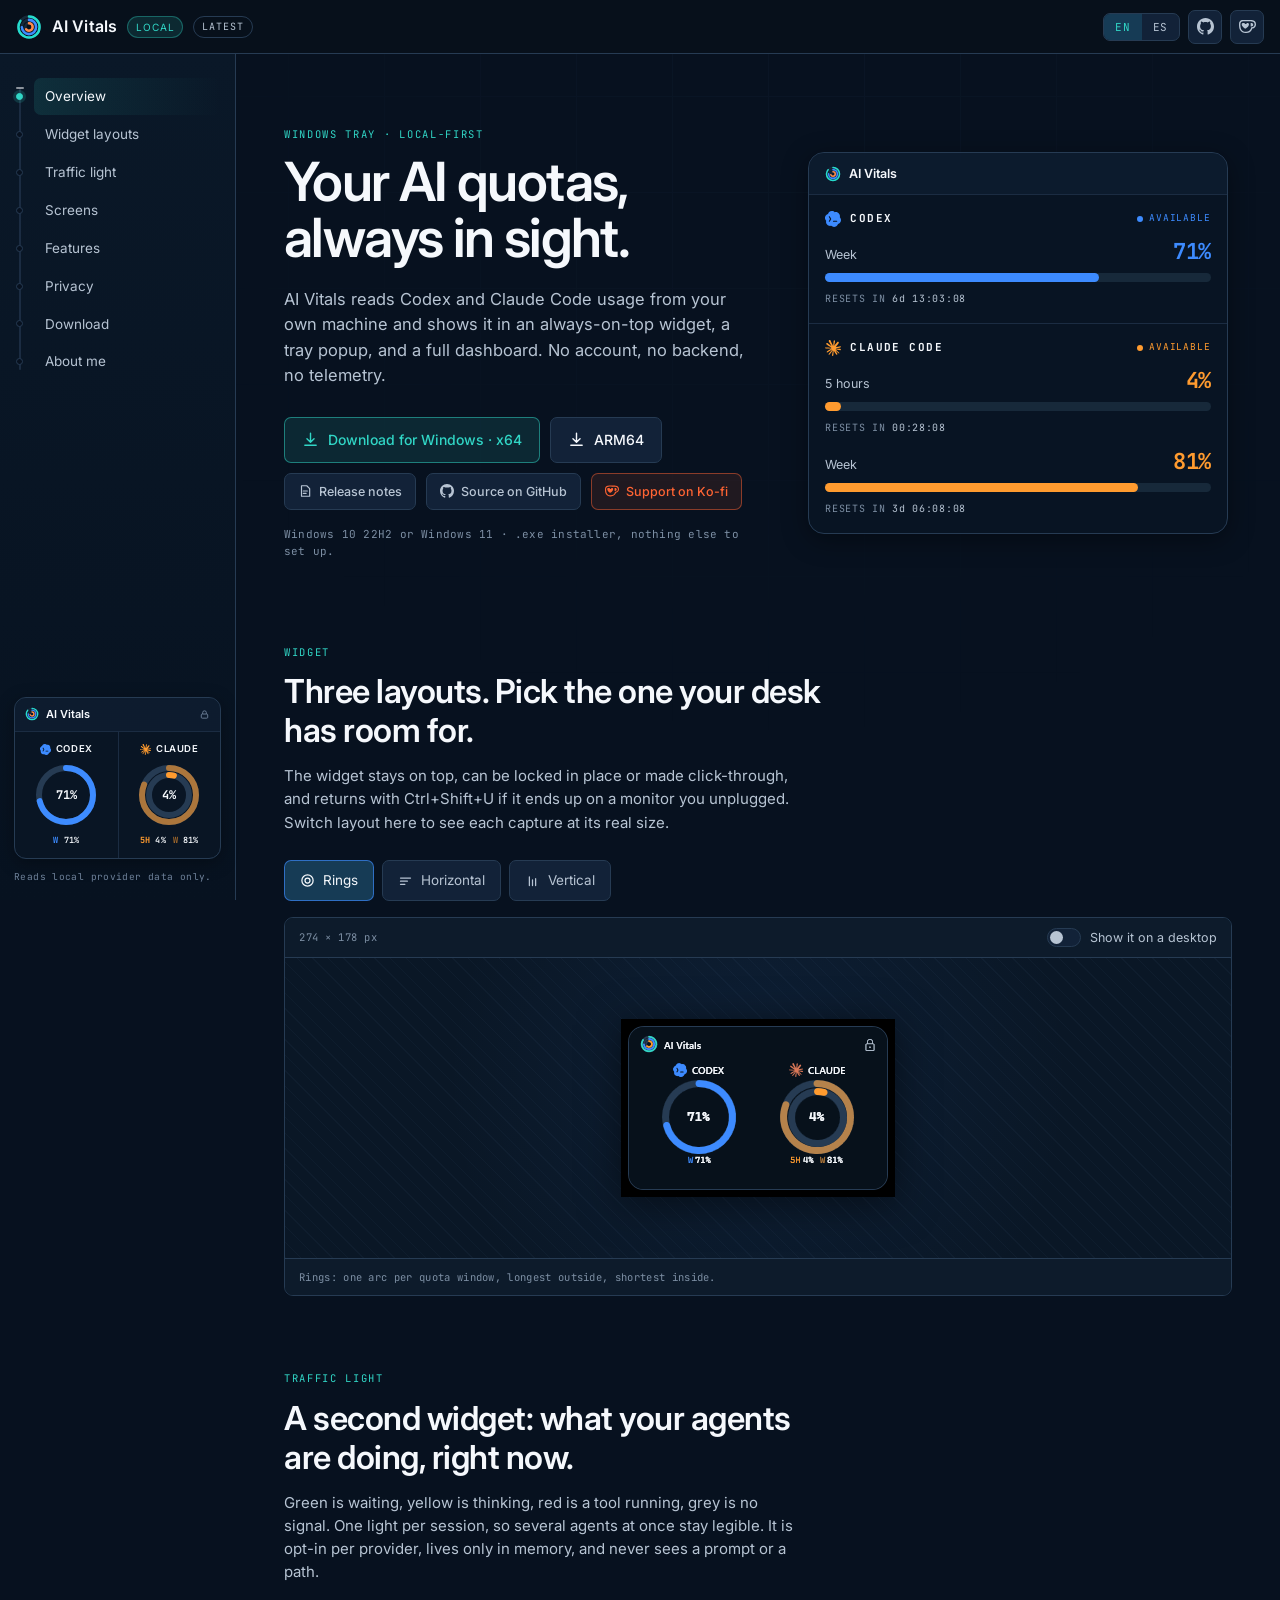
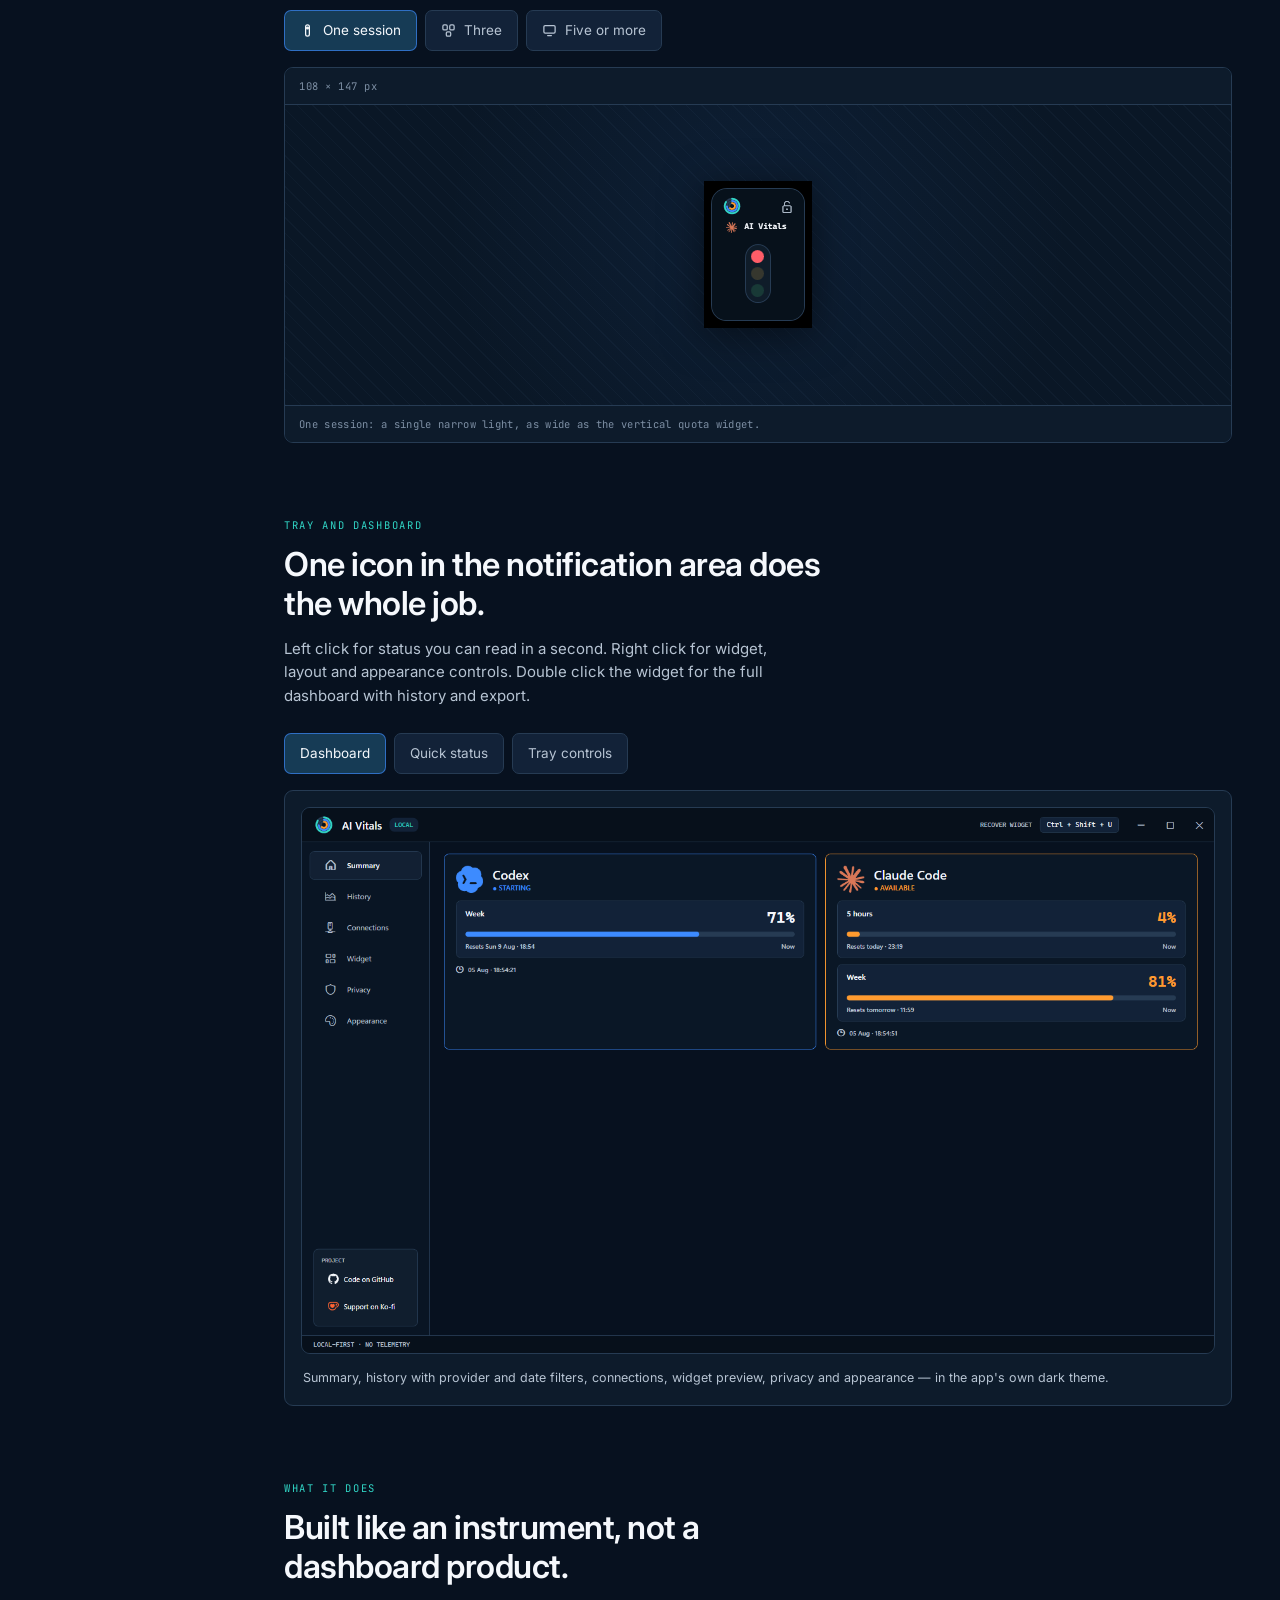
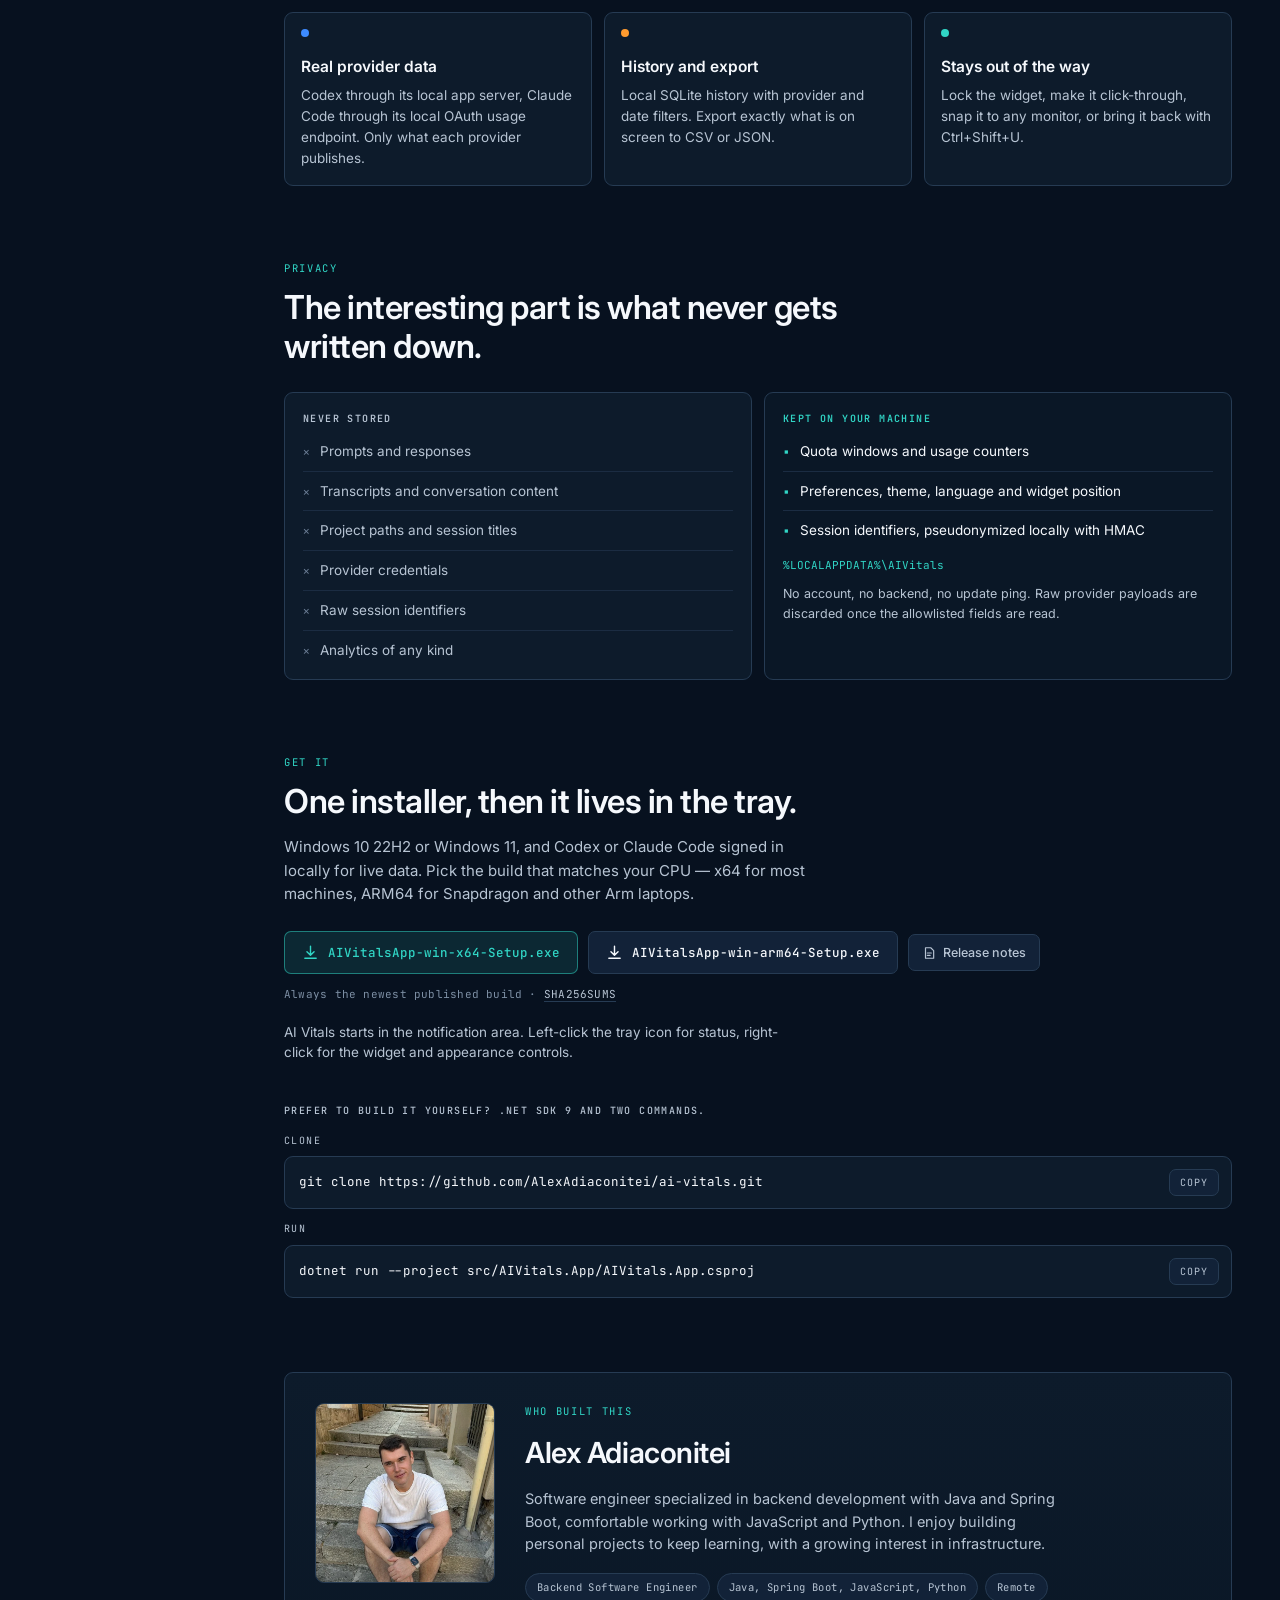
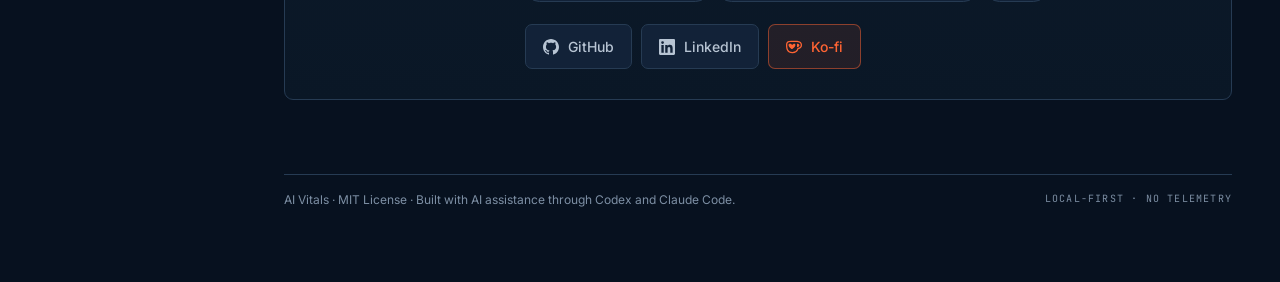
==== commit c4e25f76: "docs(pages): add traffic light section with real captures" ====
--- a/index.html
+++ b/index.html
@@ -58,6 +58,7 @@
       <ul class="rail__list">
         <li><a class="rail__item" href="#overview"><span class="rail__node" aria-hidden="true"></span><span data-i18n="nav.overview">Overview</span></a></li>
         <li><a class="rail__item" href="#layouts"><span class="rail__node" aria-hidden="true"></span><span data-i18n="nav.layouts">Widget layouts</span></a></li>
+        <li><a class="rail__item" href="#activity"><span class="rail__node" aria-hidden="true"></span><span data-i18n="nav.activity">Traffic light</span></a></li>
         <li><a class="rail__item" href="#screens"><span class="rail__node" aria-hidden="true"></span><span data-i18n="nav.screens">Screens</span></a></li>
         <li><a class="rail__item" href="#features"><span class="rail__node" aria-hidden="true"></span><span data-i18n="nav.features">Features</span></a></li>
         <li><a class="rail__item" href="#privacy"><span class="rail__node" aria-hidden="true"></span><span data-i18n="nav.privacy">Privacy</span></a></li>
@@ -275,6 +276,51 @@
       </div>
     </section>
 
+
+    <!-- ── activity traffic light ───────────────────────────────────── -->
+    <section class="section" id="activity">
+      <header class="section__head">
+        <p class="eyebrow mono" data-i18n="activity.eyebrow">TRAFFIC LIGHT</p>
+        <h2 class="section__title" data-i18n="activity.title">A second widget: what your agents are doing, right now.</h2>
+        <p class="section__lede" data-i18n="activity.lede">Green is waiting, yellow is thinking, red is a tool running, grey is no signal. One light per session, so several agents at once stay legible. It is opt-in per provider, lives only in memory, and never sees a prompt or a path.</p>
+      </header>
+
+      <div class="switcher" role="tablist" data-i18n-label="activity.tablist" aria-label="Sessions">
+        <button class="seg" role="tab" id="tab-single" aria-controls="panel-single" aria-selected="true" data-activity="single">
+          <svg viewBox="0 0 24 24" aria-hidden="true" width="15" height="15" fill="none" stroke="currentColor" stroke-width="2"><rect x="9" y="3" width="6" height="18" rx="3"/><circle cx="12" cy="8" r="1.5" fill="currentColor"/></svg>
+          <span data-i18n="activity.tab.single">One session</span>
+        </button>
+        <button class="seg" role="tab" id="tab-grid" aria-controls="panel-grid" aria-selected="false" tabindex="-1" data-activity="grid">
+          <svg viewBox="0 0 24 24" aria-hidden="true" width="15" height="15" fill="none" stroke="currentColor" stroke-width="2"><rect x="3" y="3" width="7" height="8" rx="2"/><rect x="14" y="3" width="7" height="8" rx="2"/><rect x="8.5" y="14" width="7" height="7" rx="2"/></svg>
+          <span data-i18n="activity.tab.grid">Three</span>
+        </button>
+        <button class="seg" role="tab" id="tab-carousel" aria-controls="panel-carousel" aria-selected="false" tabindex="-1" data-activity="carousel">
+          <svg viewBox="0 0 24 24" aria-hidden="true" width="15" height="15" fill="none" stroke="currentColor" stroke-width="2" stroke-linecap="round"><rect x="3" y="4" width="18" height="12" rx="2"/><path d="M9 20h6"/></svg>
+          <span data-i18n="activity.tab.carousel">Five or more</span>
+        </button>
+      </div>
+
+      <div class="stage">
+        <div class="stage__bar">
+          <span class="mono stage__dims" id="activityDims">108 × 147 px</span>
+        </div>
+
+        <div class="stage__view" id="activityView">
+          <figure class="shot shot--widget" role="tabpanel" id="panel-single" aria-labelledby="tab-single">
+            <img src="assets/img/activity-single.png" width="108" height="147" data-i18n-alt="activity.alt.single" alt="Traffic light with a single red light labelled AI Vitals" />
+          </figure>
+          <figure class="shot shot--widget is-hidden" role="tabpanel" id="panel-grid" aria-labelledby="tab-grid" hidden>
+            <img src="assets/img/activity-grid.png" width="178" height="243" data-i18n-alt="activity.alt.grid" alt="Traffic light with three lights: two on the first row and one centred below" />
+          </figure>
+          <figure class="shot shot--widget is-hidden" role="tabpanel" id="panel-carousel" aria-labelledby="tab-carousel" hidden>
+            <img src="assets/img/activity-carousel.png" width="178" height="259" data-i18n-alt="activity.alt.carousel" alt="Traffic light with four lights in a two by two grid and page dots underneath" />
+          </figure>
+        </div>
+
+        <p class="stage__note mono" id="activityNote" data-i18n="activity.note.single">One session: a single narrow light, as wide as the vertical quota widget.</p>
+      </div>
+    </section>
+
     <!-- ── screens ──────────────────────────────────────────────────── -->
     <section class="section" id="screens">
       <header class="section__head">
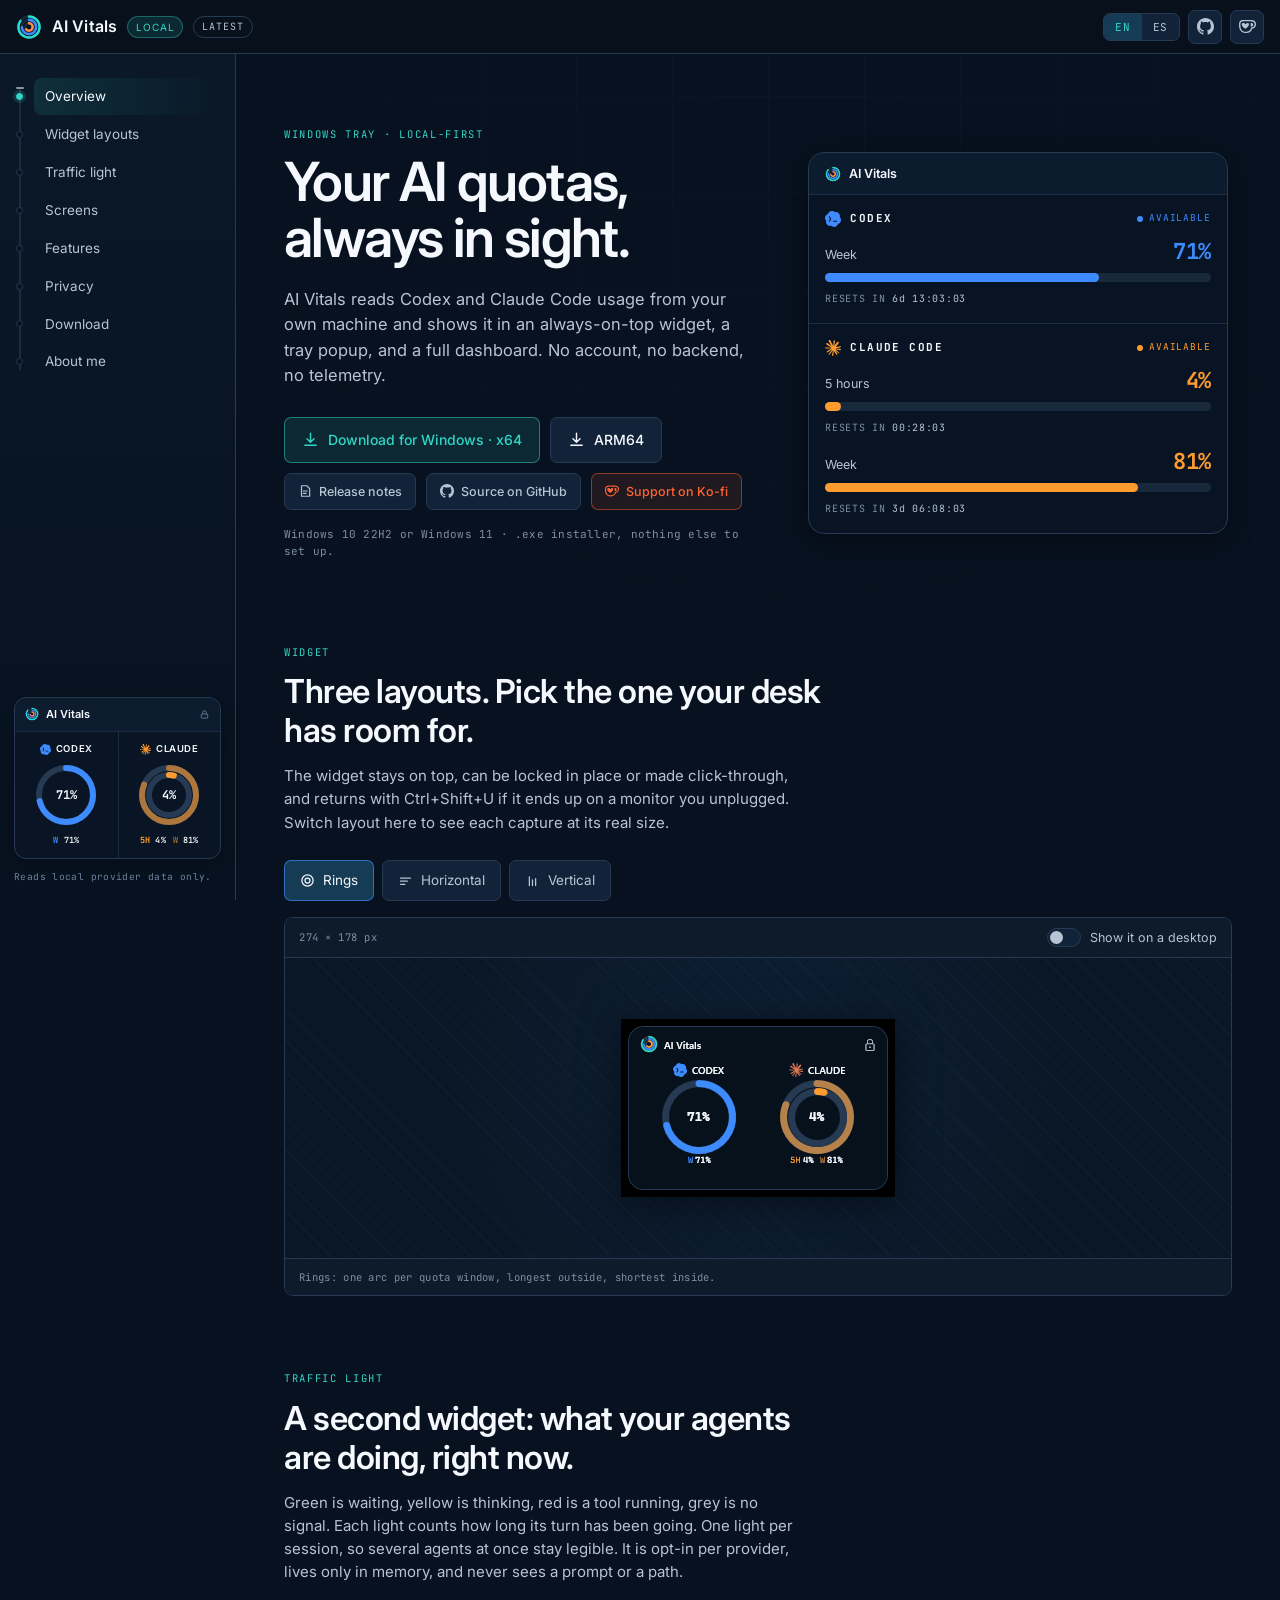
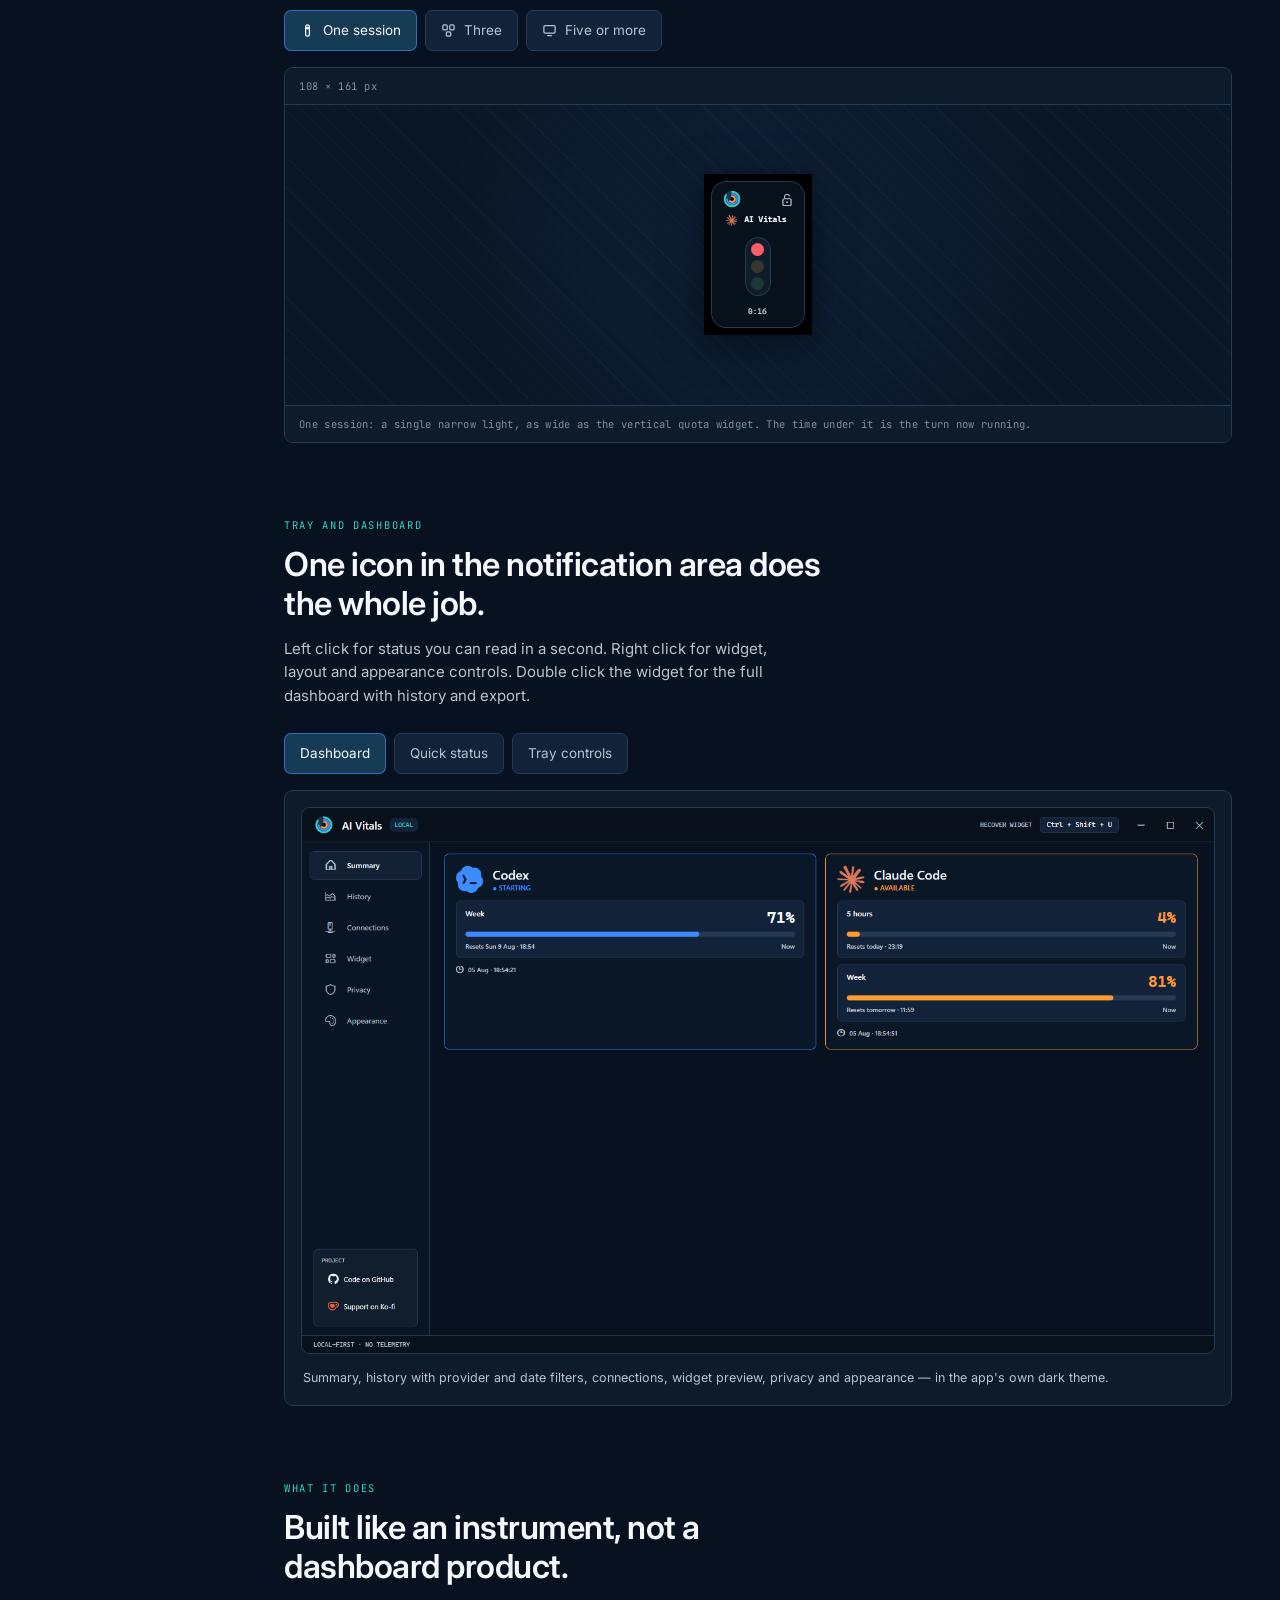
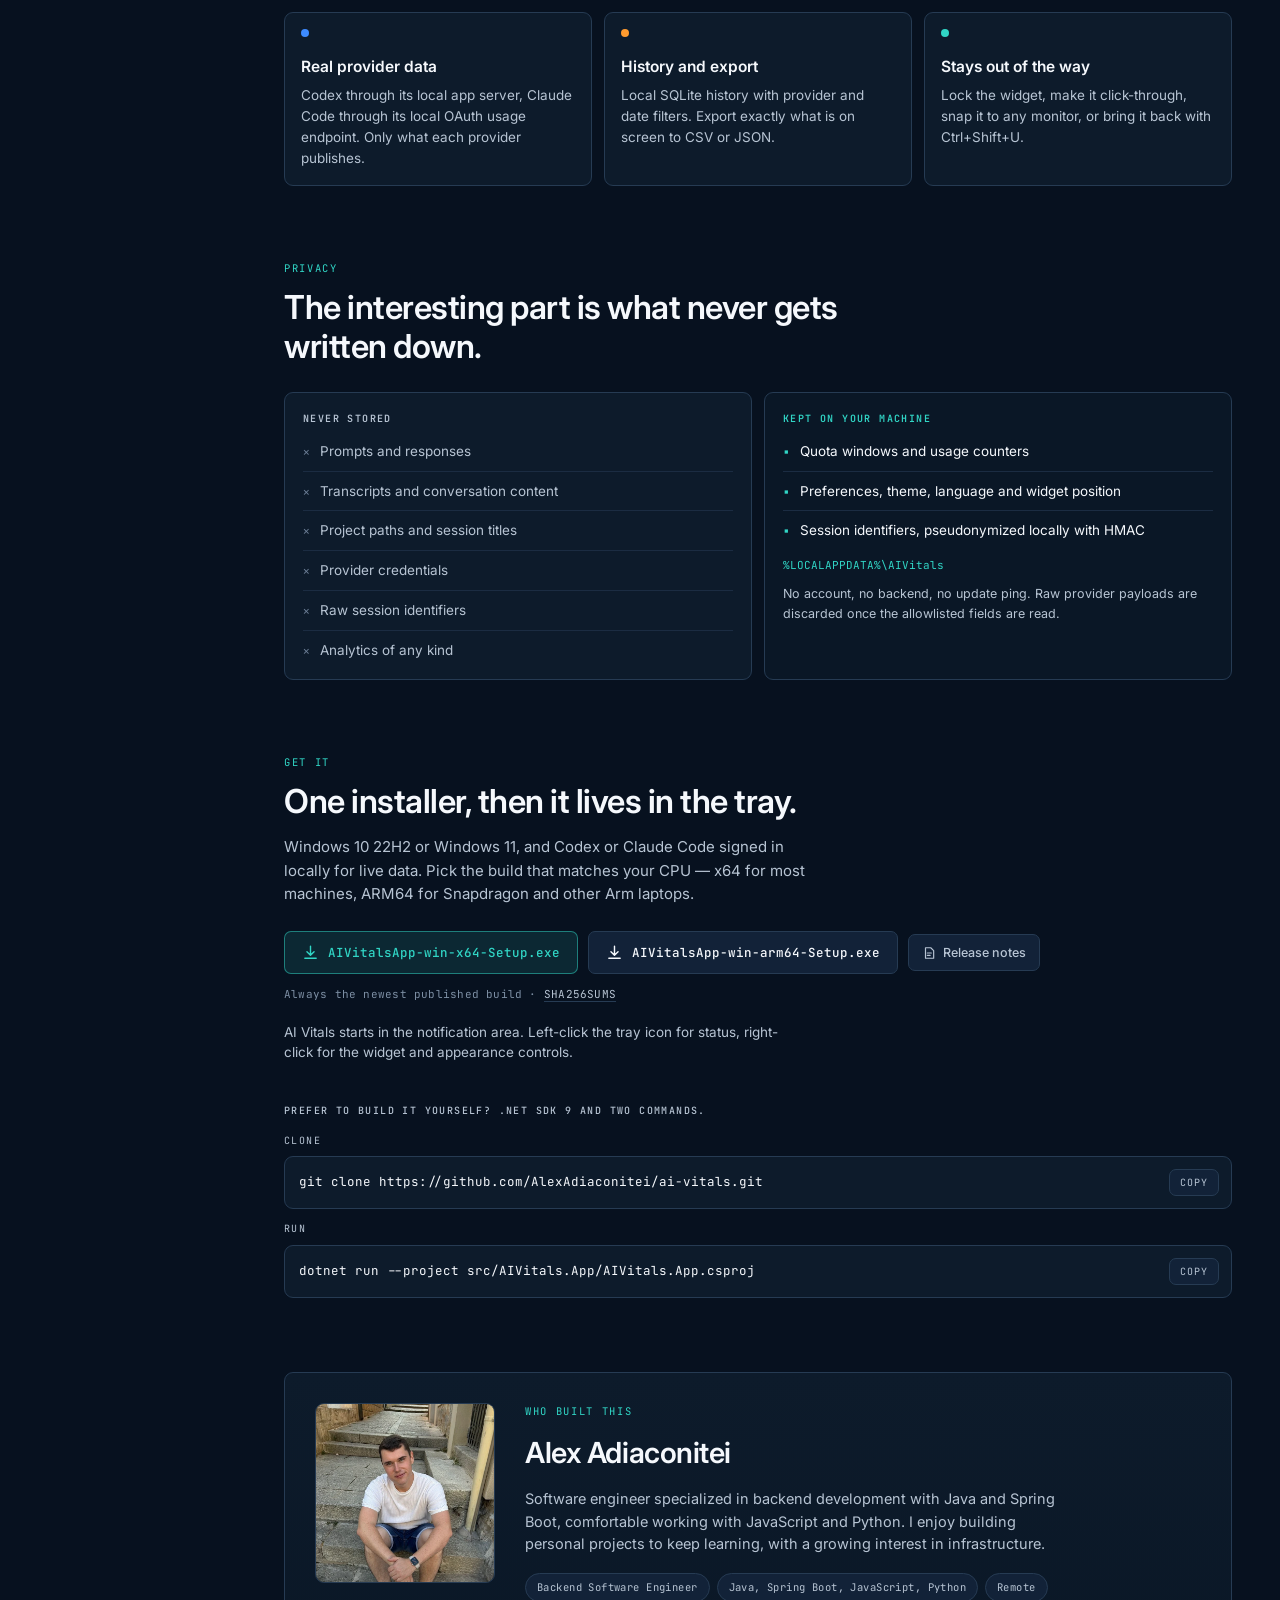
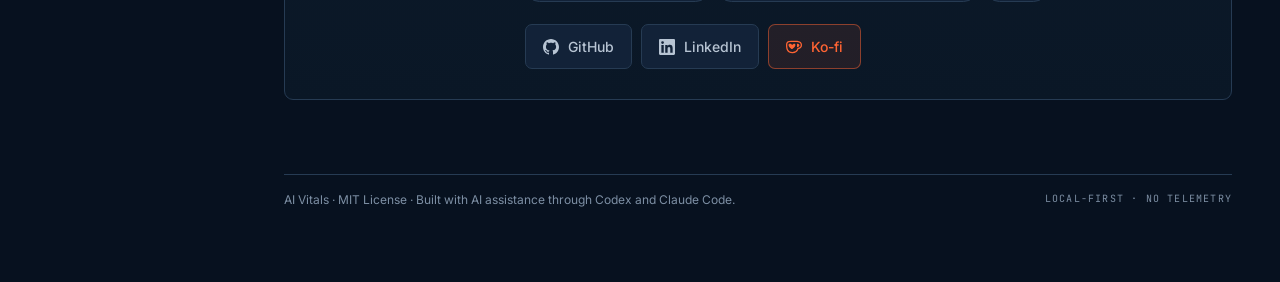
==== commit a4ece55c: "docs(pages): refresh traffic light captures with turn timers" ====
--- a/index.html
+++ b/index.html
@@ -282,7 +282,7 @@
       <header class="section__head">
         <p class="eyebrow mono" data-i18n="activity.eyebrow">TRAFFIC LIGHT</p>
         <h2 class="section__title" data-i18n="activity.title">A second widget: what your agents are doing, right now.</h2>
-        <p class="section__lede" data-i18n="activity.lede">Green is waiting, yellow is thinking, red is a tool running, grey is no signal. One light per session, so several agents at once stay legible. It is opt-in per provider, lives only in memory, and never sees a prompt or a path.</p>
+        <p class="section__lede" data-i18n="activity.lede">Green is waiting, yellow is thinking, red is a tool running, grey is no signal. Each light counts how long its turn has been going. One light per session, so several agents at once stay legible. It is opt-in per provider, lives only in memory, and never sees a prompt or a path.</p>
       </header>
 
       <div class="switcher" role="tablist" data-i18n-label="activity.tablist" aria-label="Sessions">
@@ -302,18 +302,18 @@
 
       <div class="stage">
         <div class="stage__bar">
-          <span class="mono stage__dims" id="activityDims">108 × 147 px</span>
+          <span class="mono stage__dims" id="activityDims">108 × 161 px</span>
         </div>
 
         <div class="stage__view" id="activityView">
           <figure class="shot shot--widget" role="tabpanel" id="panel-single" aria-labelledby="tab-single">
-            <img src="assets/img/activity-single.png" width="108" height="147" data-i18n-alt="activity.alt.single" alt="Traffic light with a single red light labelled AI Vitals" />
+            <img src="assets/img/activity-single.png" width="108" height="161" data-i18n-alt="activity.alt.single" alt="Traffic light with a single red light labelled AI Vitals, counting the running turn" />
           </figure>
           <figure class="shot shot--widget is-hidden" role="tabpanel" id="panel-grid" aria-labelledby="tab-grid" hidden>
-            <img src="assets/img/activity-grid.png" width="178" height="243" data-i18n-alt="activity.alt.grid" alt="Traffic light with three lights: two on the first row and one centred below" />
+            <img src="assets/img/activity-grid.png" width="178" height="271" data-i18n-alt="activity.alt.grid" alt="Traffic light with three lights: two on the first row and one centred below" />
           </figure>
           <figure class="shot shot--widget is-hidden" role="tabpanel" id="panel-carousel" aria-labelledby="tab-carousel" hidden>
-            <img src="assets/img/activity-carousel.png" width="178" height="259" data-i18n-alt="activity.alt.carousel" alt="Traffic light with four lights in a two by two grid and page dots underneath" />
+            <img src="assets/img/activity-carousel.png" width="178" height="287" data-i18n-alt="activity.alt.carousel" alt="Traffic light with four lights in a two by two grid and page dots underneath" />
           </figure>
         </div>
 
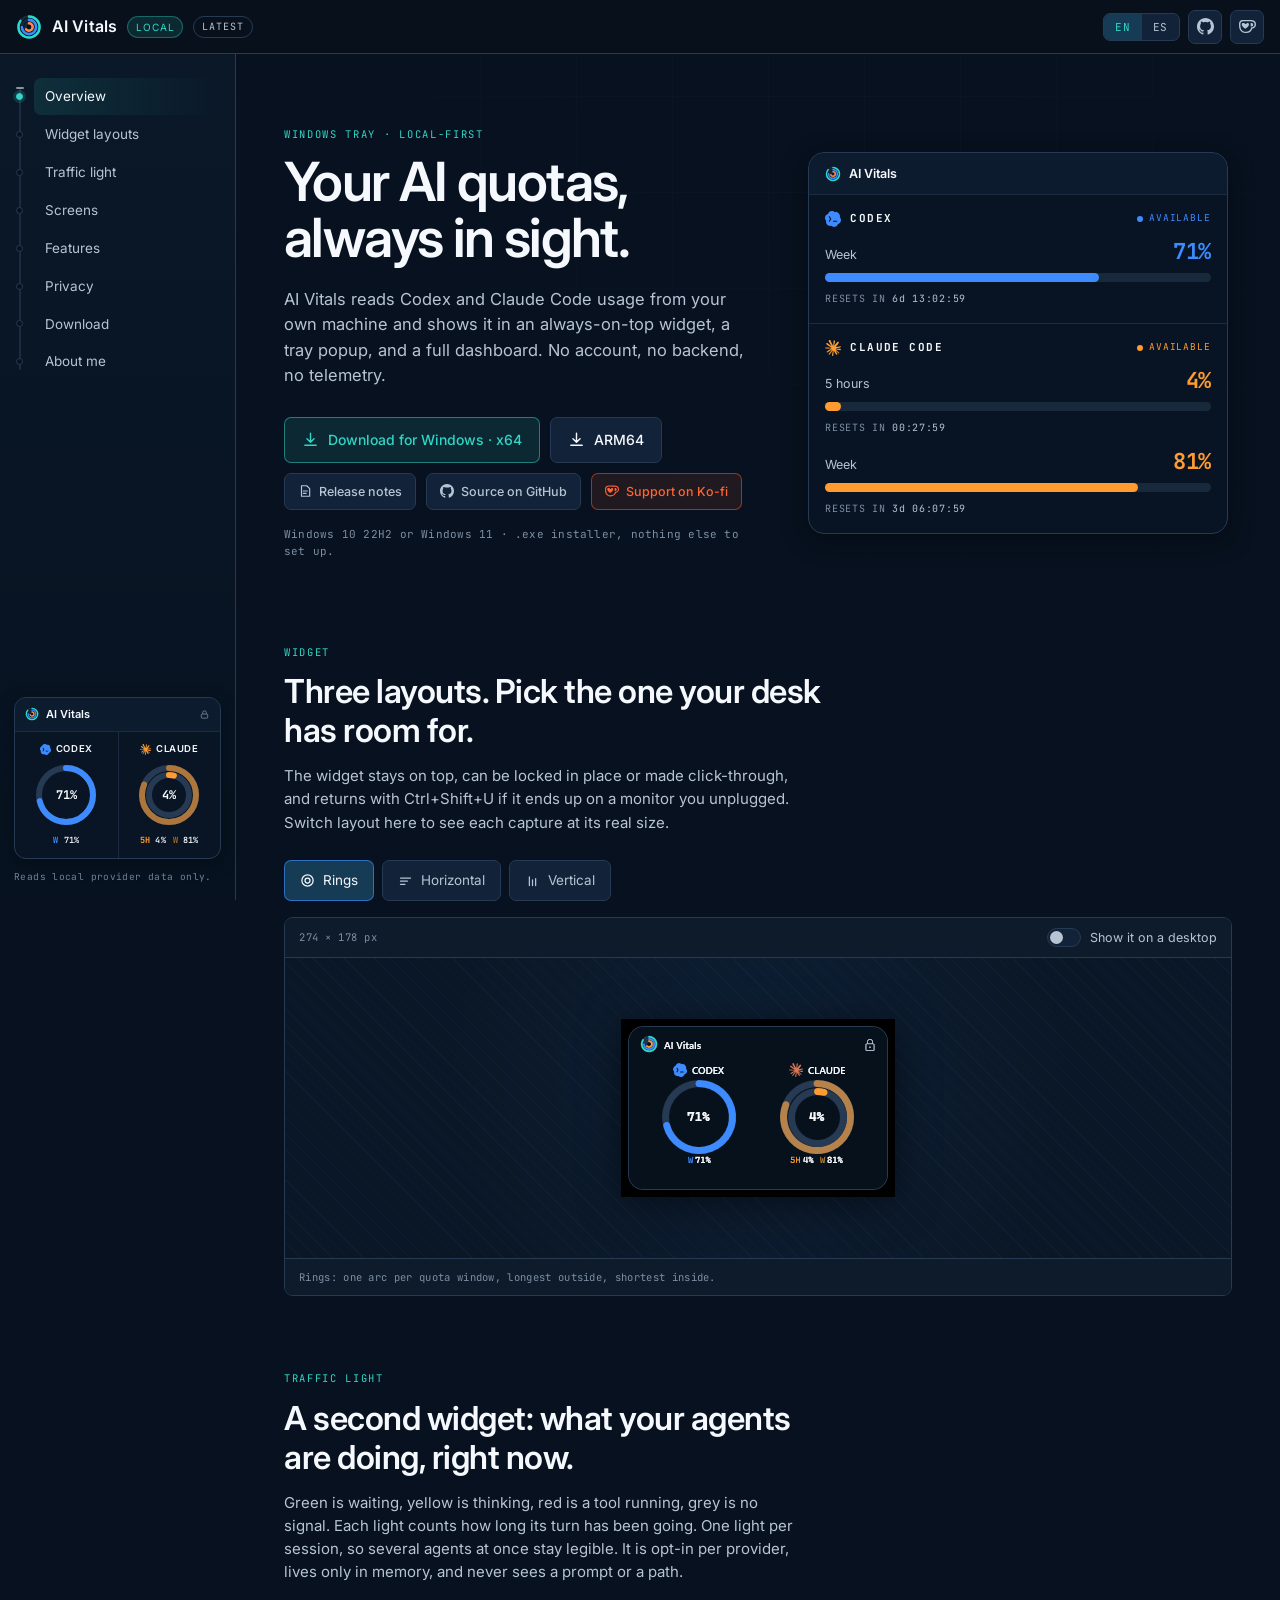
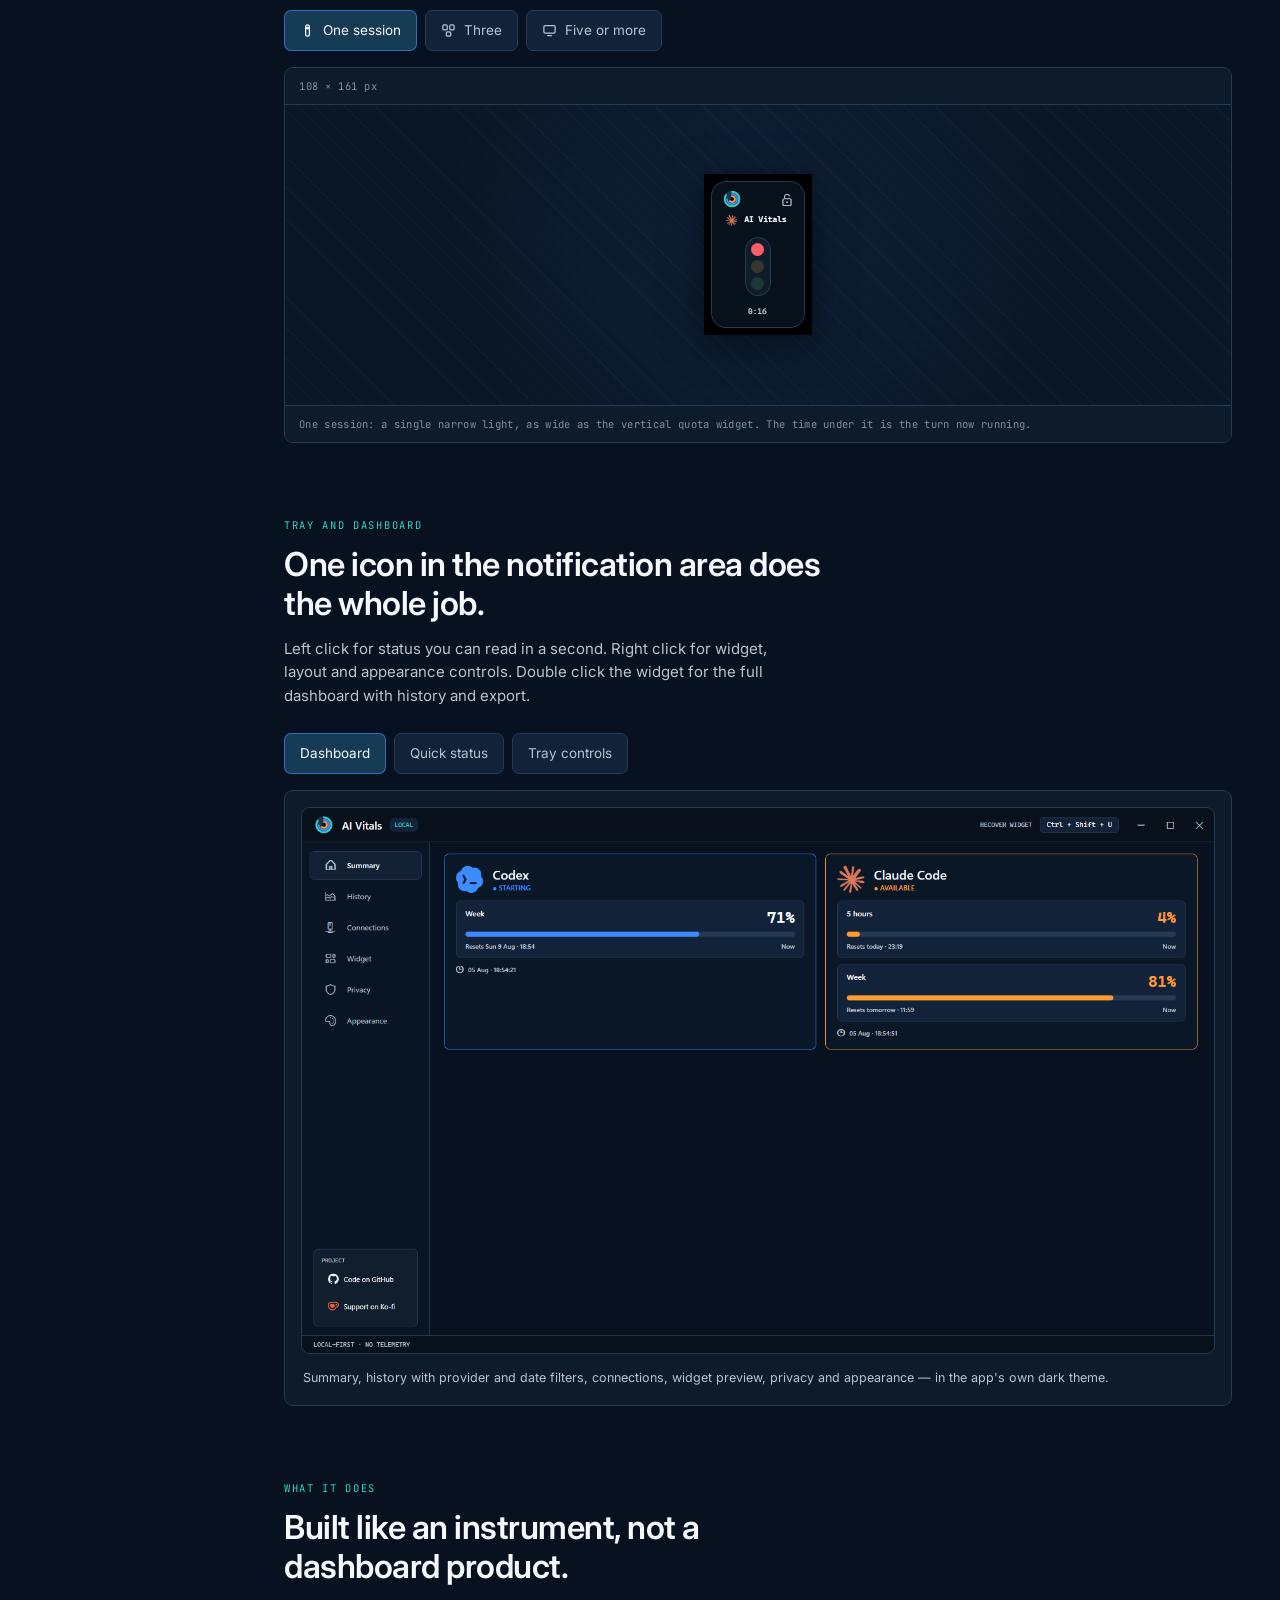
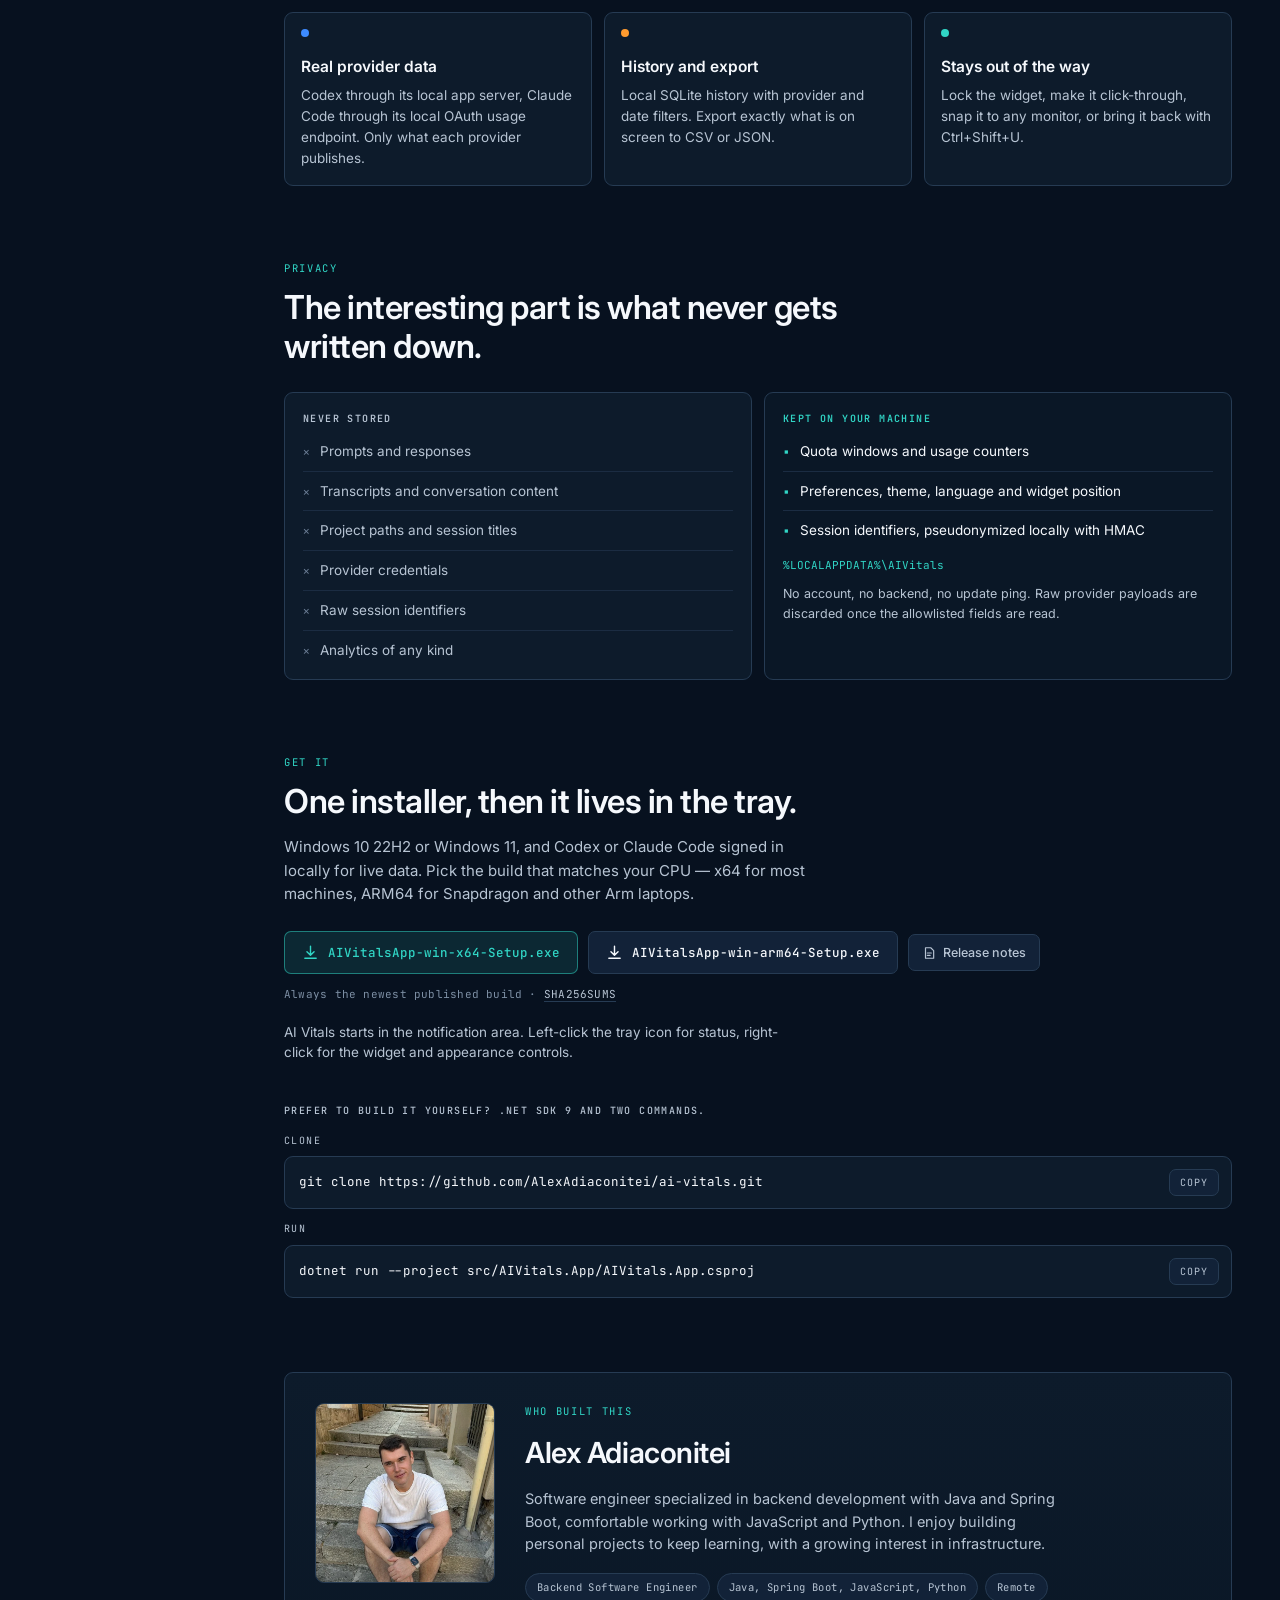
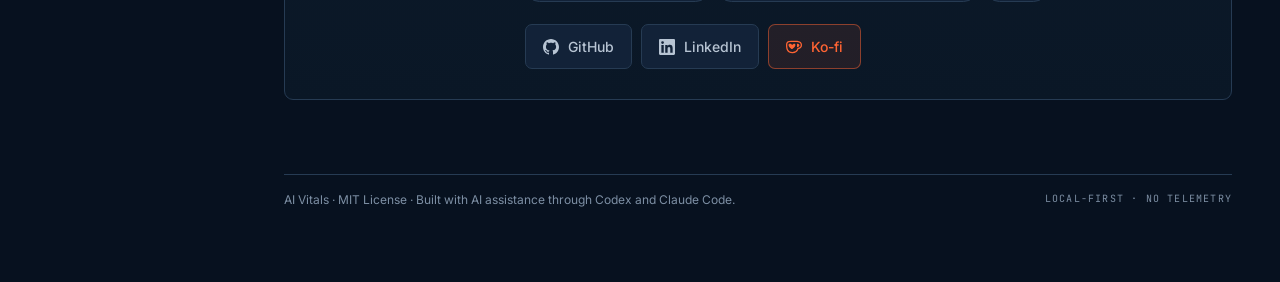
==== commit 619af1a1: "docs(pages): recapture the tray menu with its per-widget tabs" ====
--- a/index.html
+++ b/index.html
@@ -350,7 +350,7 @@
         </figure>
         <figure class="shot shot--screen is-hidden" role="tabpanel" id="panel-tray" aria-labelledby="tab-tray" hidden>
           <button class="zoom" type="button" data-zoom="assets/img/tray-menu.png" data-i18n-label="screens.zoom">
-            <img src="assets/img/tray-menu.png" width="344" height="458" data-i18n-alt="screens.alt.tray" alt="Tray popover with widget actions, layout and appearance controls" />
+            <img src="assets/img/tray-menu.png" width="344" height="502" data-i18n-alt="screens.alt.tray" alt="Tray popover with one tab per widget, showing the quota widget actions, layout and appearance controls" />
           </button>
           <figcaption data-i18n="screens.cap.tray">Right click: show or hide, lock, click-through, recover, move to another display, layout and theme.</figcaption>
         </figure>
